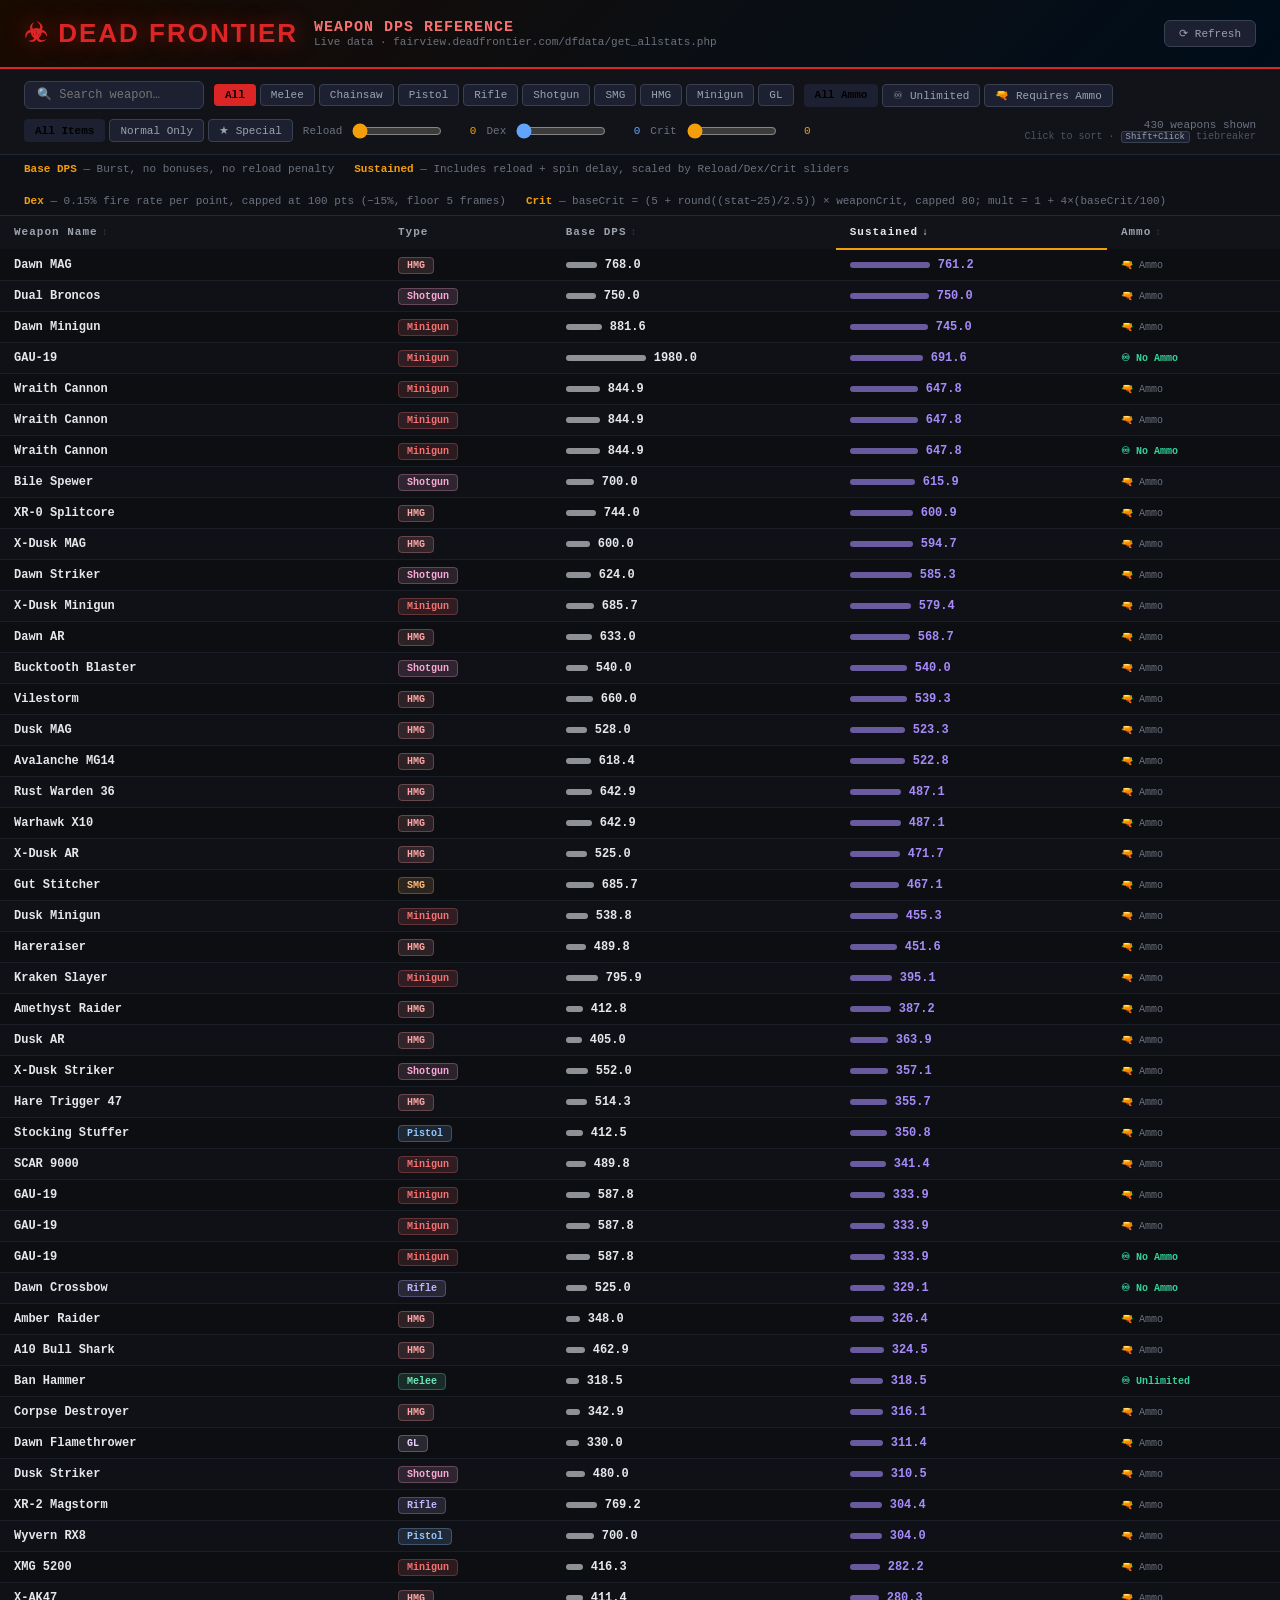
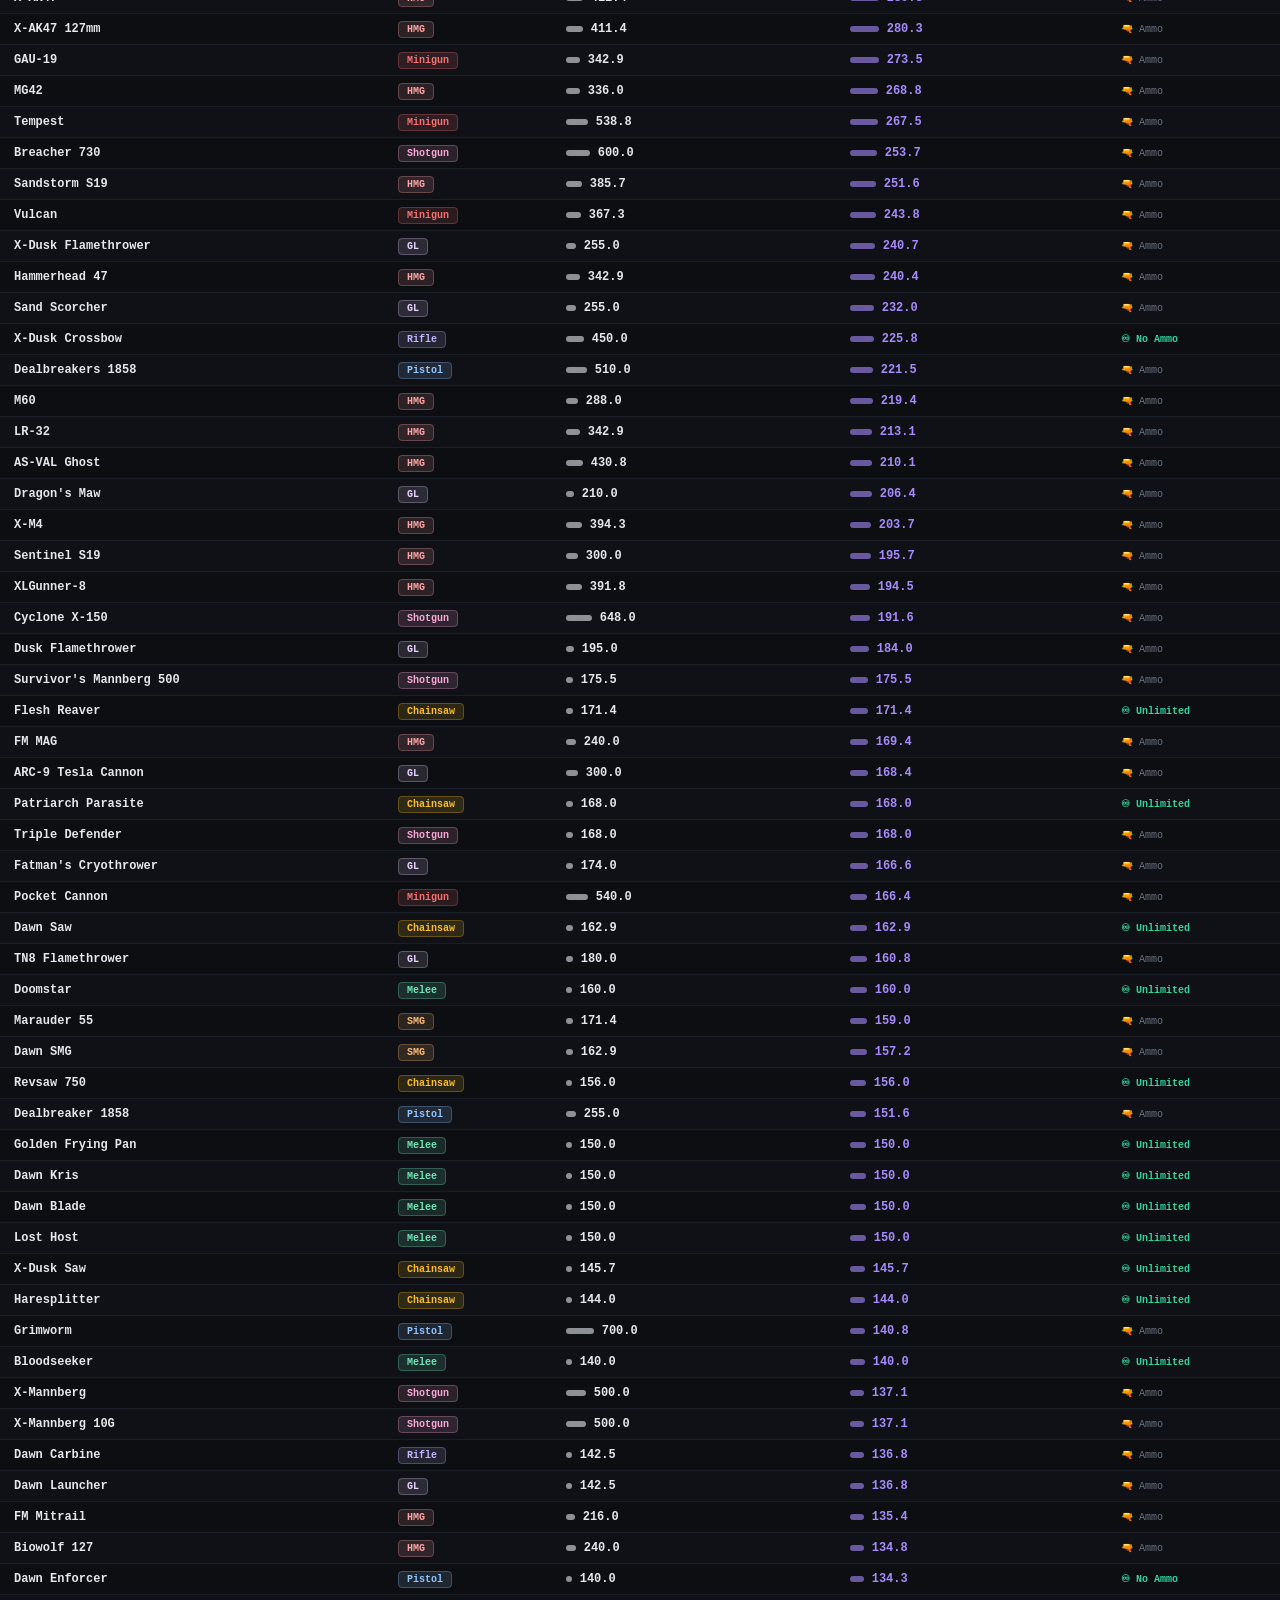
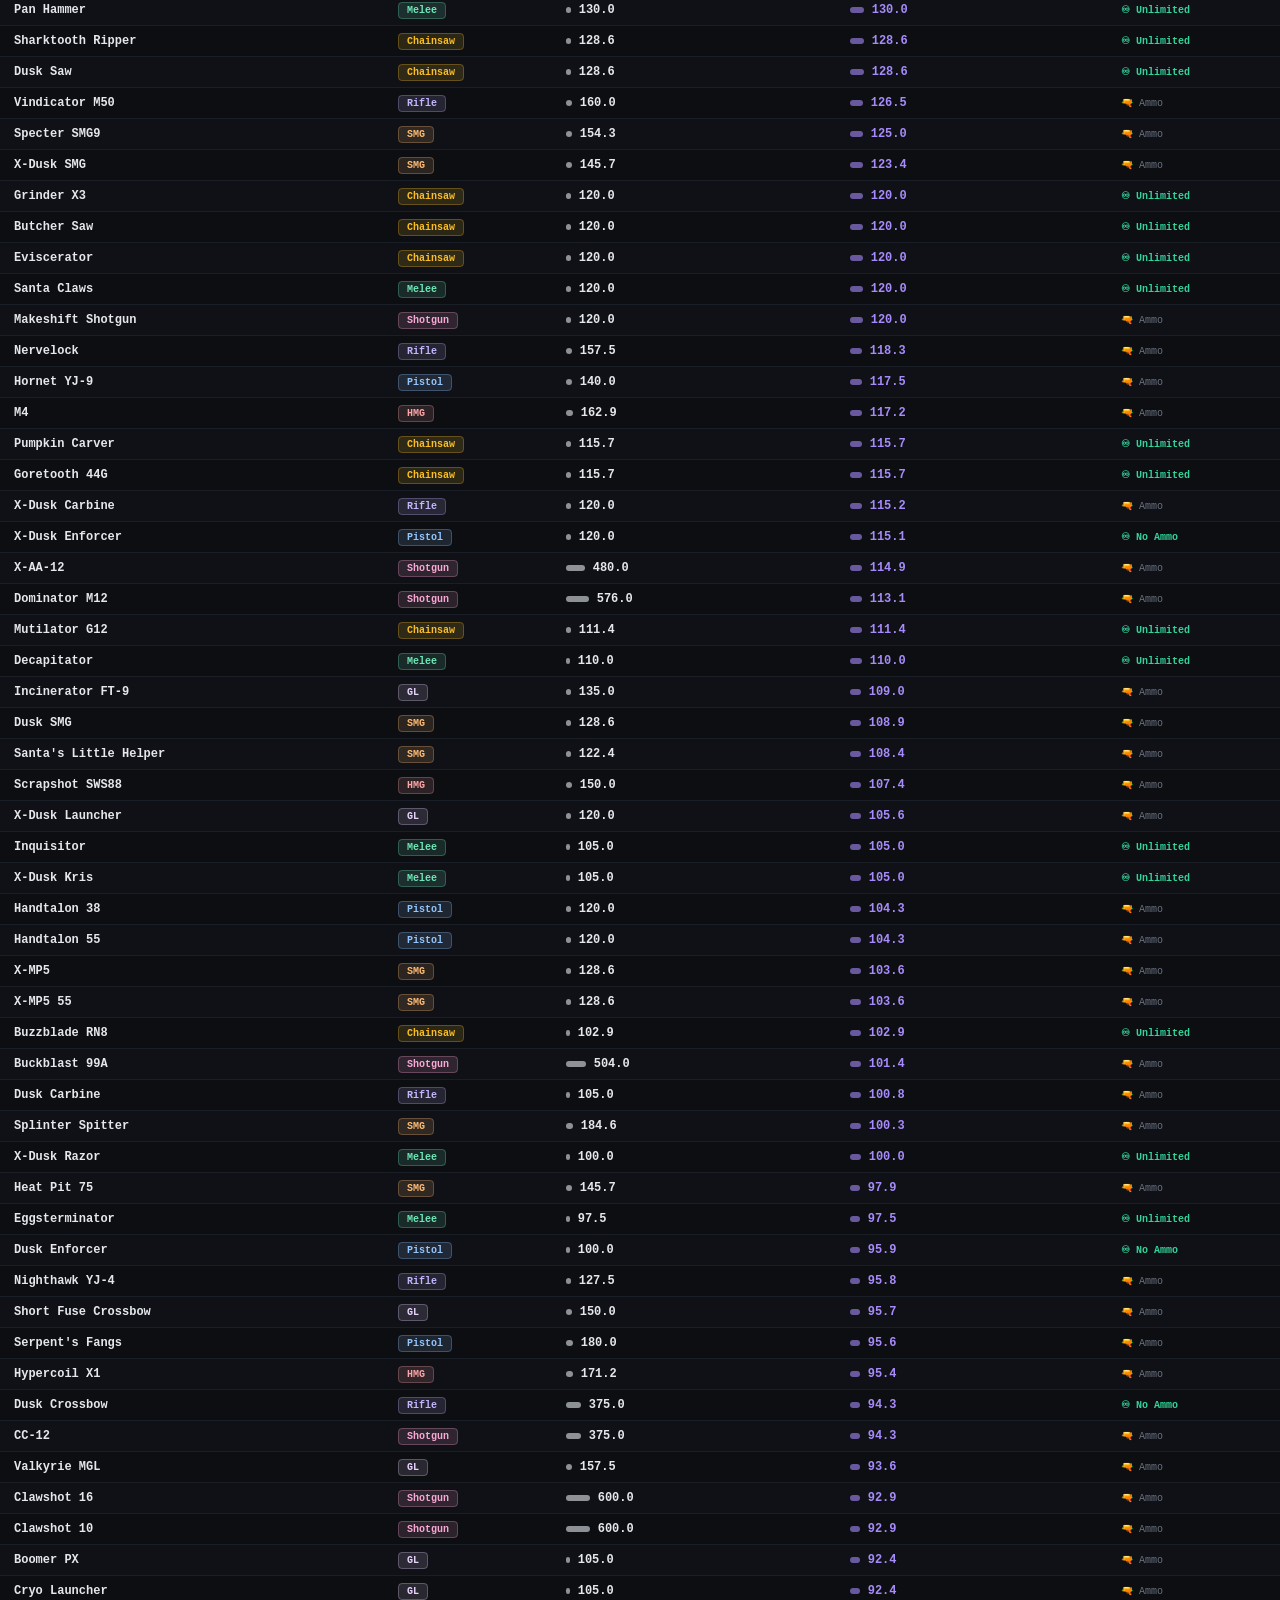
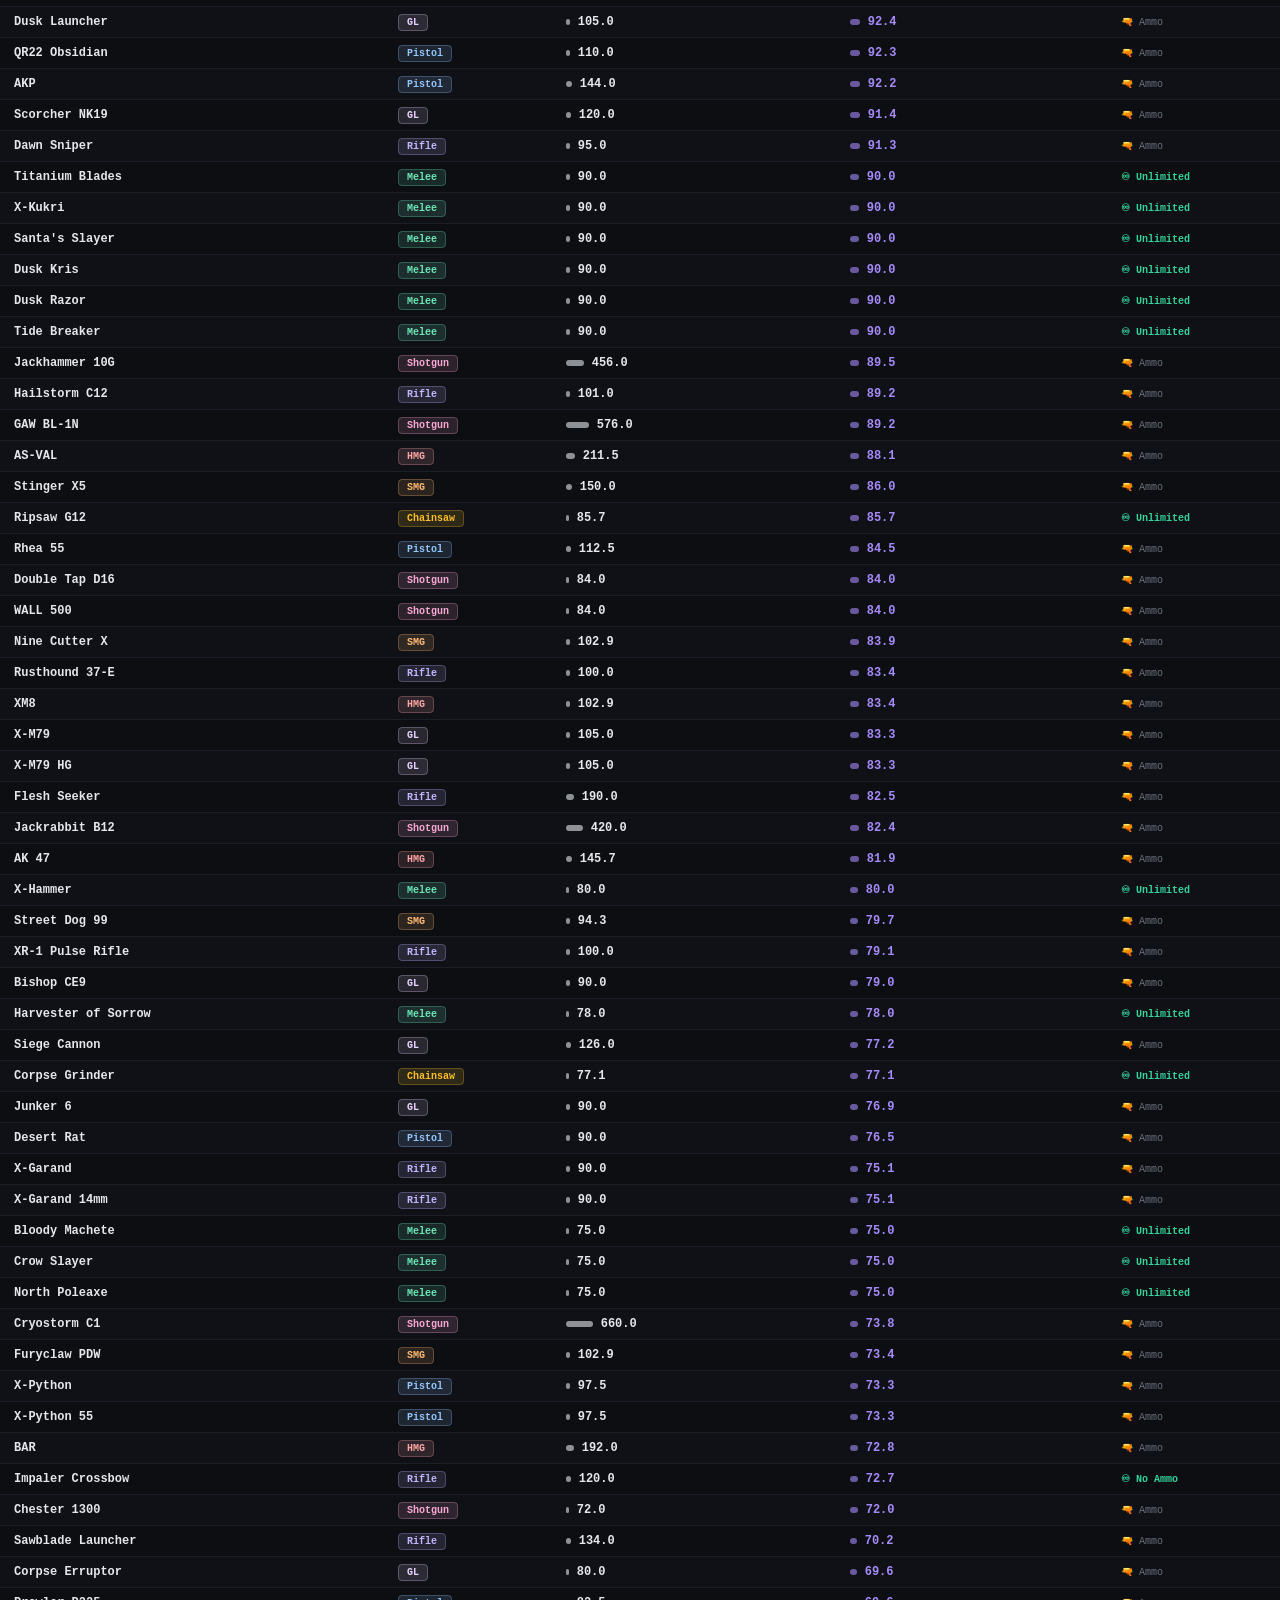
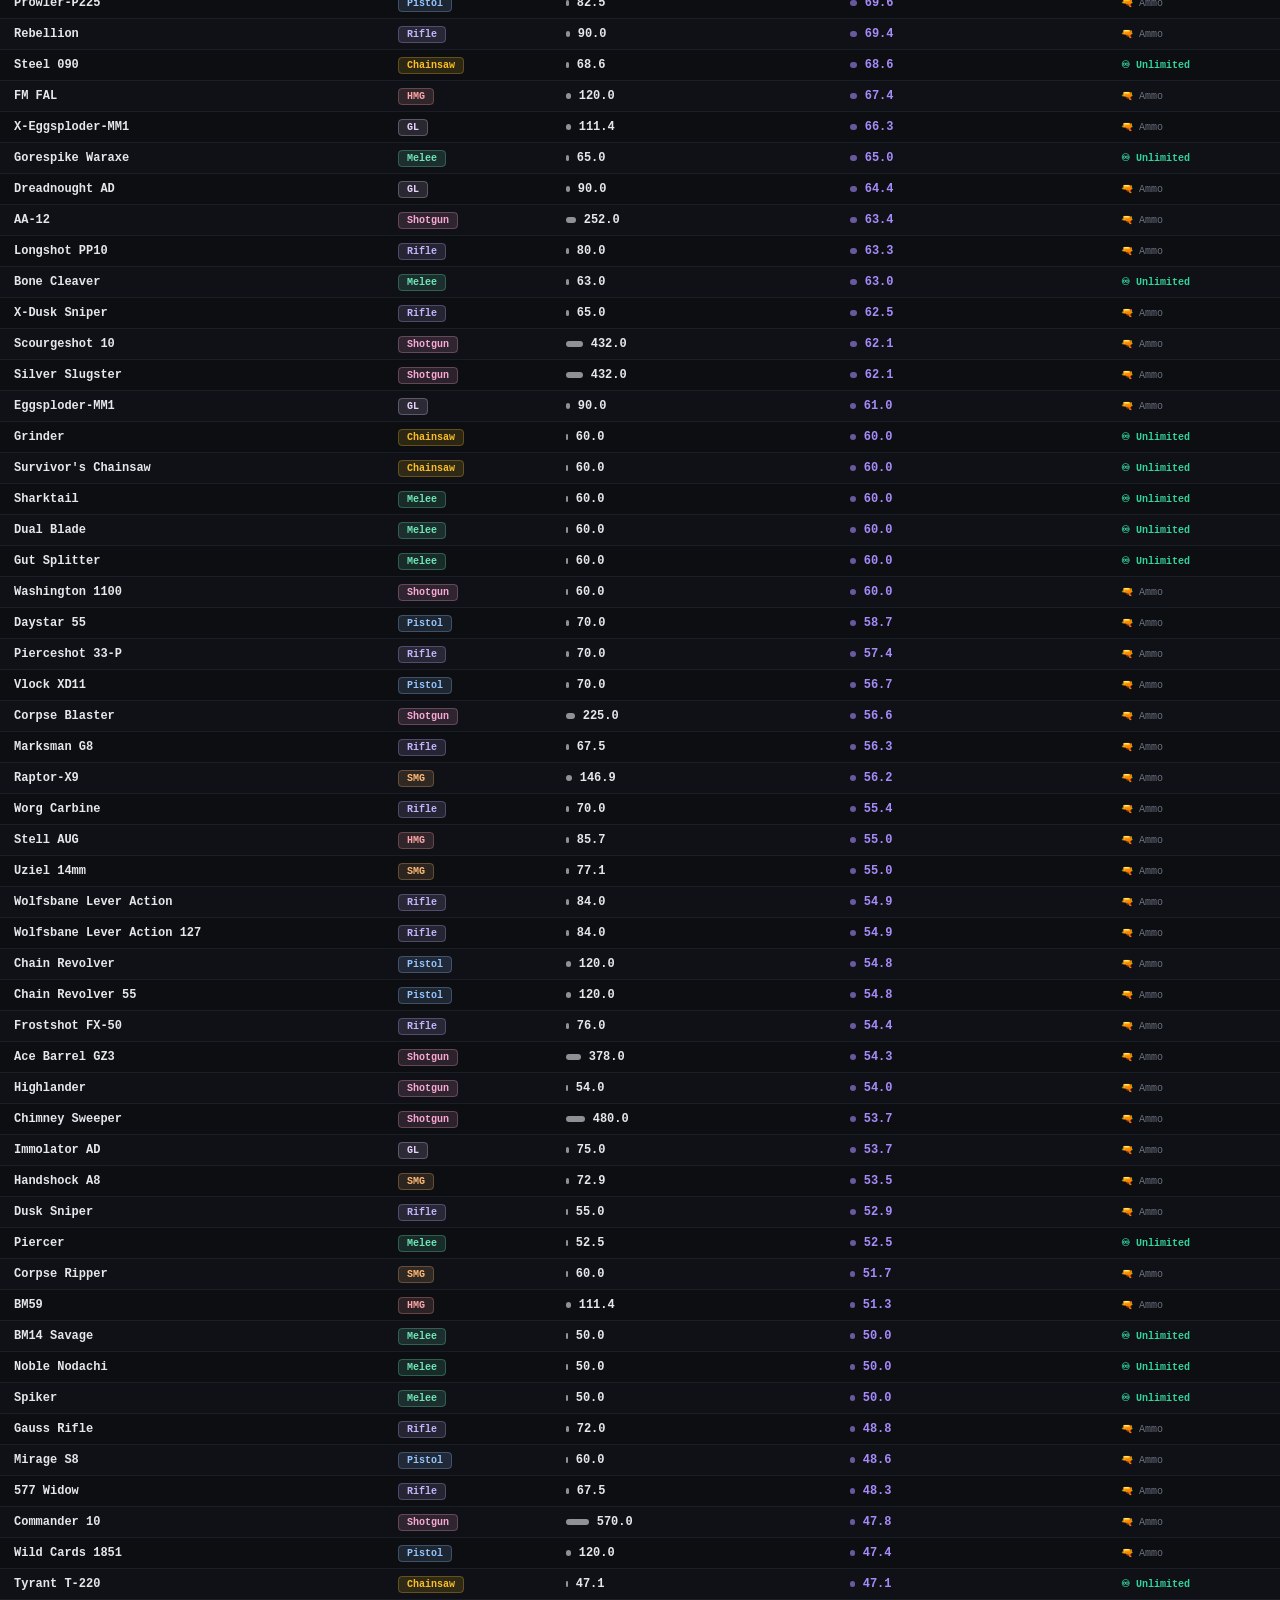
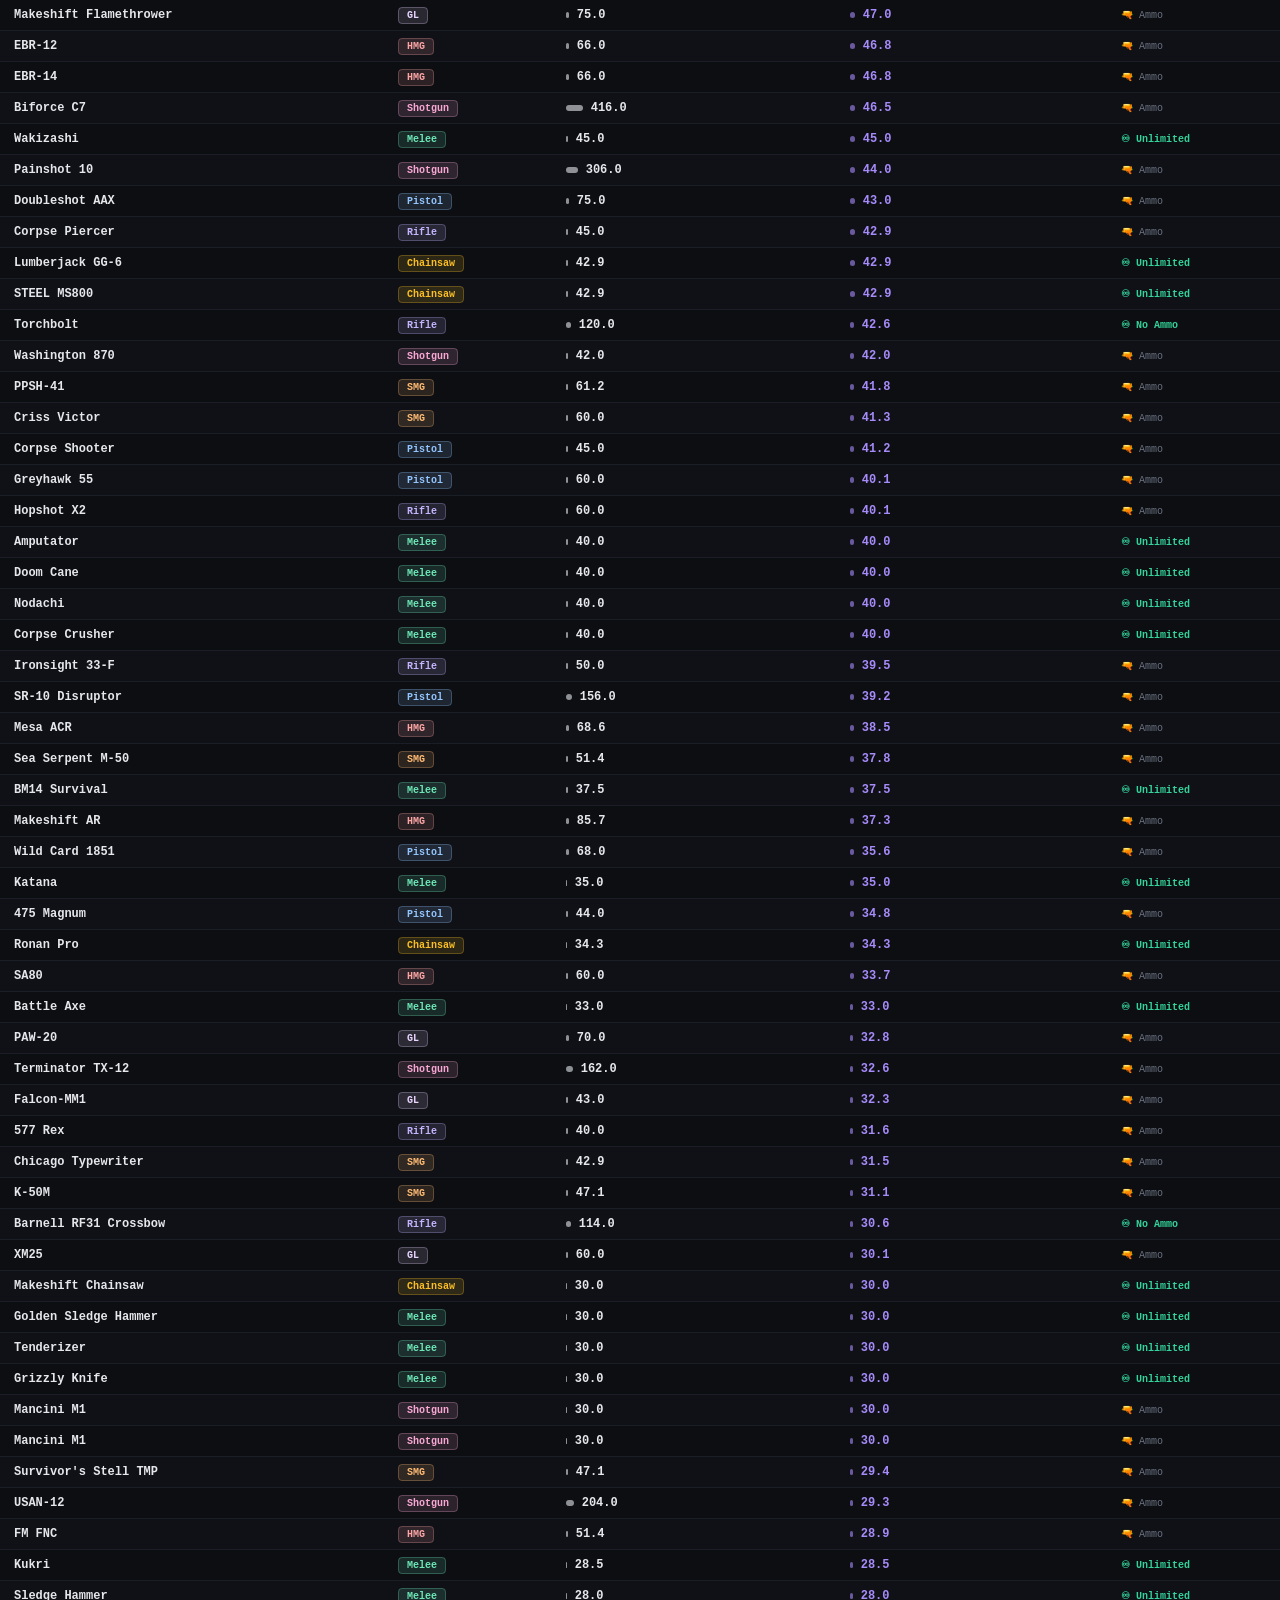
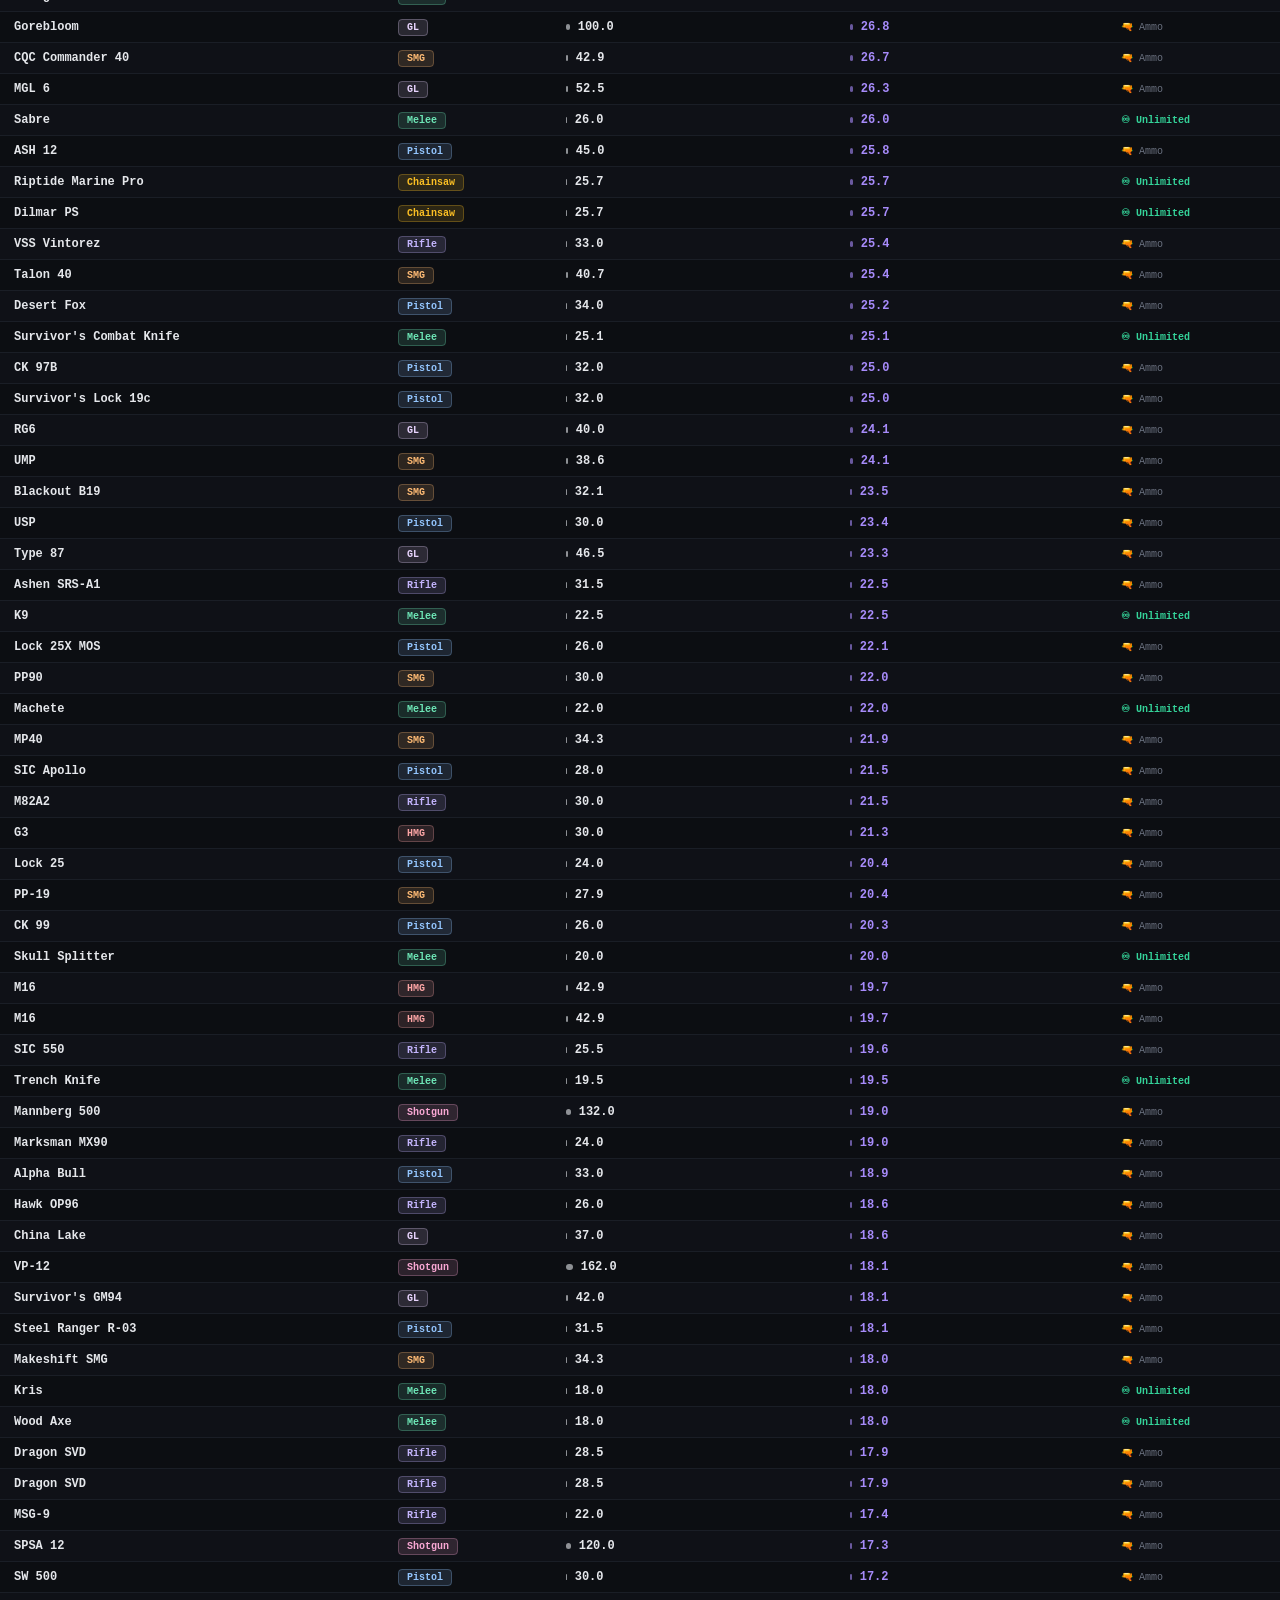
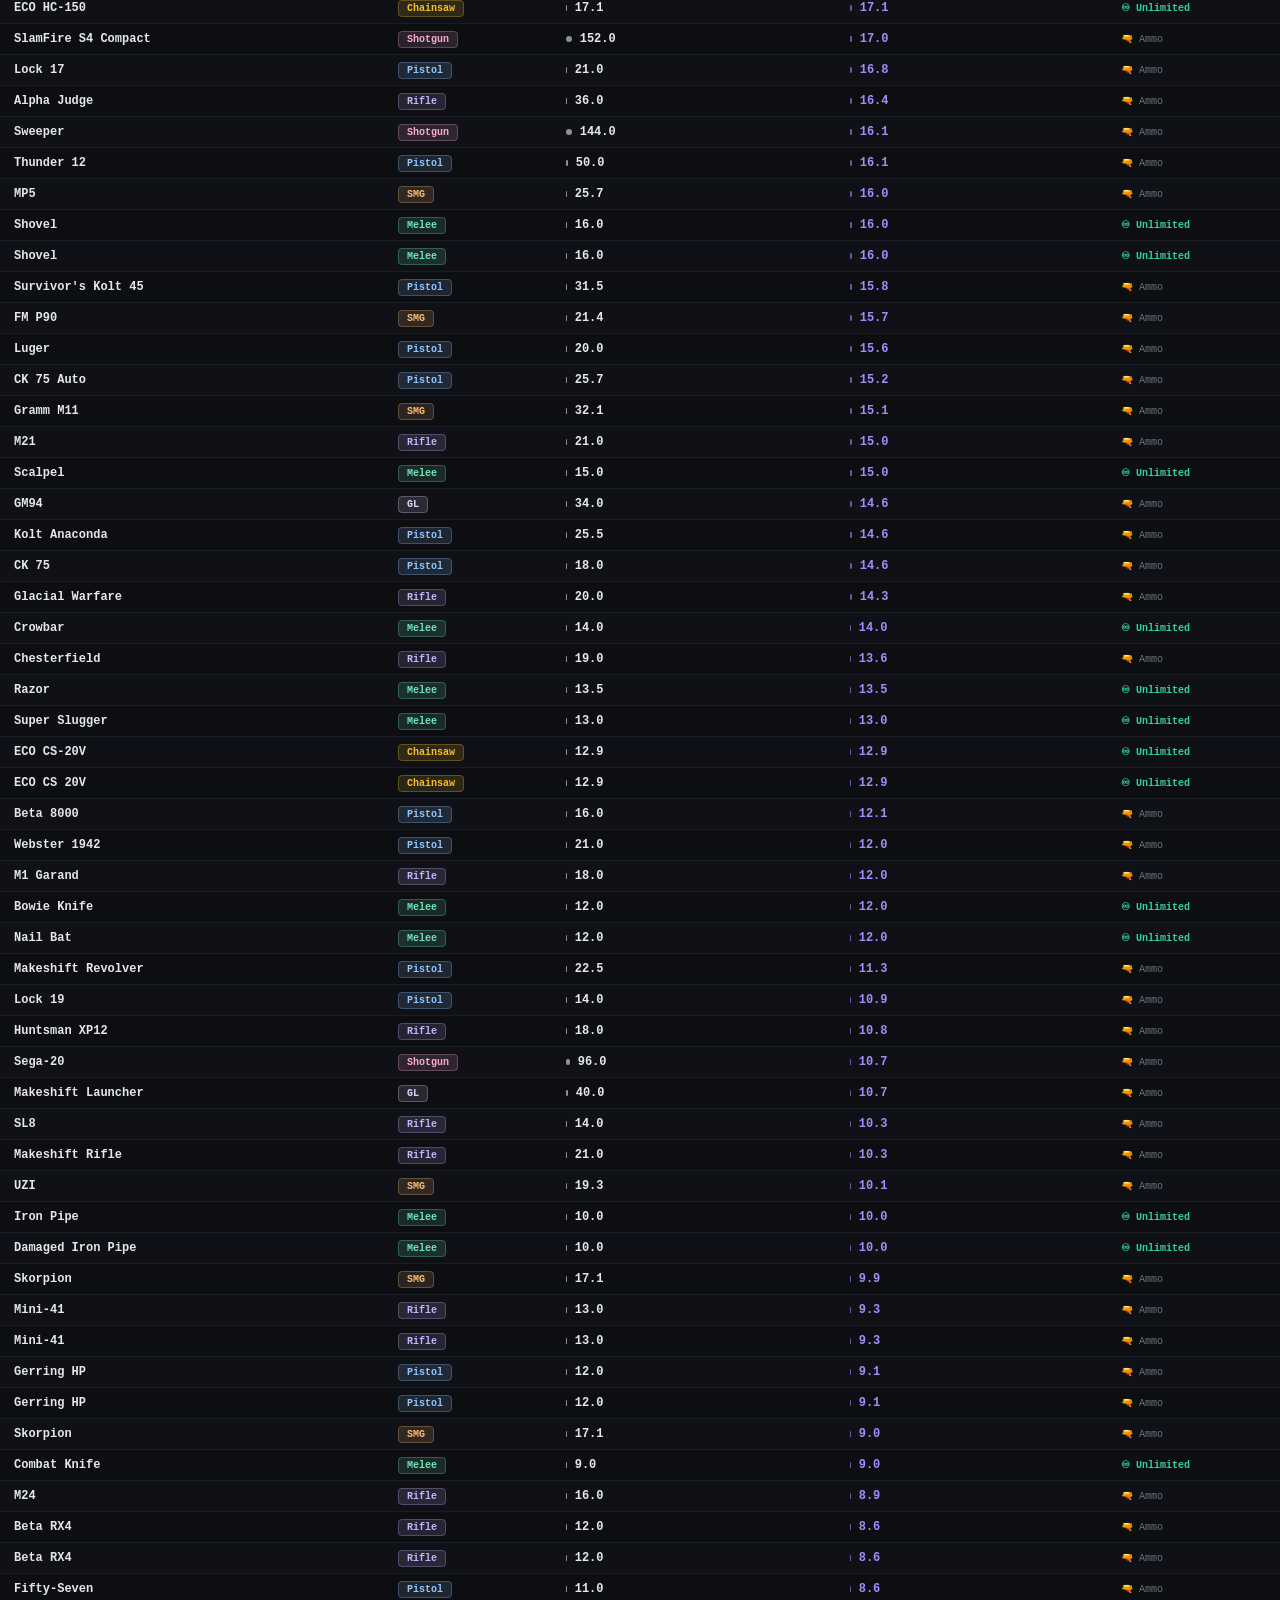
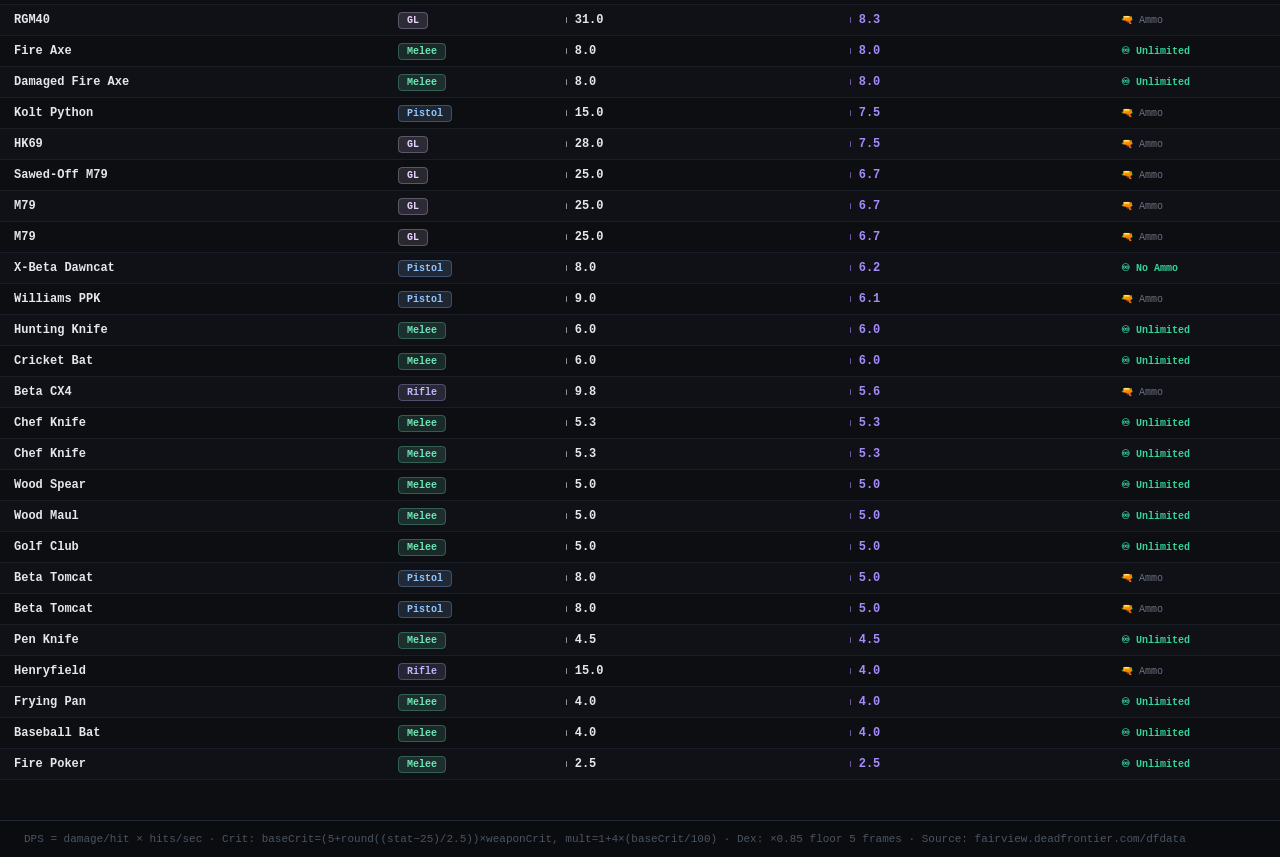
==== index.html @ fdbd2671 "(Refactor) - Extracted and modularized app logic" ====
﻿<!DOCTYPE html>
<html lang="en">
<head>
<meta charset="UTF-8">
<meta name="viewport" content="width=device-width, initial-scale=1.0">
<title>Dead Frontier — Weapon DPS Reference</title>
<link rel="stylesheet" href="style.css">
</head>
<body>

<!-- ── Header ─────────────────────────────────────────────────── -->
<div id="header">
  <div id="header-title">☣ DEAD FRONTIER</div>
  <div>
    <div id="header-sub">WEAPON DPS REFERENCE</div>
    <div id="header-src">Live data · fairview.deadfrontier.com/dfdata/get_allstats.php</div>
  </div>
  <button id="btn-refresh">⟳ Refresh</button>
</div>

<!-- ── Status bars ────────────────────────────────────────────── -->
<div id="status-loading" class="status-bar">Fetching weapon data from game server…</div>
<div id="status-error"   class="status-bar" style="display:none">
  <span id="error-msg"></span>
  <button id="btn-retry">Retry</button>
  <span style="color:var(--text-dim)">— CORS may be blocking. Enable a CORS browser extension to fix this.</span>
</div>
<div id="status-ok" class="status-bar needs-data"></div>

<!-- ── Filters ────────────────────────────────────────────────── -->
<div id="filters" class="needs-data">
  <input id="search" placeholder="🔍 Search weapon…" autocomplete="off">

  <div id="type-filters" class="filter-group"></div>

  <div class="filter-group">
    <button class="btn-filter active" data-ammo="All">All Ammo</button>
    <button class="btn-filter"        data-ammo="Unlimited">♾ Unlimited</button>
    <button class="btn-filter"        data-ammo="Ammo">🔫 Requires Ammo</button>
  </div>

  <div class="filter-group">
    <button class="btn-filter active" data-cb="All">All Items</button>
    <button class="btn-filter"        data-cb="Normal">Normal Only</button>
    <button class="btn-filter"        data-cb="Special">★ Special</button>
  </div>

  <div style="display:flex;align-items:center;gap:8px;font-size:11px;white-space:nowrap">
    <span style="color:var(--text-dim)">Reload</span>
    <input type="range" id="reload-slider" min="0" max="124" value="0"
           style="width:90px;accent-color:var(--amber)">
    <span id="reload-val" style="color:var(--amber);width:24px;text-align:right">0</span>
  </div>

  <div style="display:flex;align-items:center;gap:8px;font-size:11px;white-space:nowrap">
    <span style="color:var(--text-dim)">Dex</span>
    <input type="range" id="dex-slider" min="0" max="100" value="0"
           style="width:90px;accent-color:var(--blue)">
    <span id="dex-val" style="color:var(--blue);width:24px;text-align:right">0</span>
  </div>

  <div style="display:flex;align-items:center;gap:8px;font-size:11px;white-space:nowrap">
    <span style="color:var(--text-dim)">Crit</span>
    <input type="range" id="crit-slider" min="0" max="124" value="0"
           style="width:90px;accent-color:var(--amber)">
    <span id="crit-val" style="color:var(--amber);width:24px;text-align:right">0</span>
  </div>

  <div id="filter-meta">
    <div id="count-label">— weapons</div>
    <div id="sort-hint">Click to sort · <kbd class="hint">Shift+Click</kbd> tiebreaker</div>
  </div>
</div>

<!-- ── Sort chain ─────────────────────────────────────────────── -->
<div id="sort-chain" style="display:none">
  <span class="chain-label">Sorting by:</span>
  <span id="chain-pills"></span>
  <button id="btn-clear-sort">Clear</button>
</div>

<!-- ── Legend ─────────────────────────────────────────────────── -->
<div id="legend" class="needs-data">
  <div><span class="legend-key">Base DPS</span><span class="legend-desc"> — Burst, no bonuses, no reload penalty</span></div>
  <div><span class="legend-key">Sustained</span><span class="legend-desc"> — Includes reload + spin delay, scaled by Reload/Dex/Crit sliders</span></div>
  <div><span class="legend-key">Dex</span><span class="legend-desc"> — 0.15% fire rate per point, capped at 100 pts (−15%, floor 5 frames)</span></div>
  <div><span class="legend-key">Crit</span><span class="legend-desc"> — baseCrit = (5 + round((stat−25)/2.5)) × weaponCrit, capped 80; mult = 1 + 4×(baseCrit/100)</span></div>
</div>

<!-- ── Table ──────────────────────────────────────────────────── -->
<div id="table-wrap" class="needs-data">
  <table id="weapons-table">
    <thead>
      <tr>
        <th class="sortable" data-col="name">Weapon Name<span class="sort-icon" id="si-name">↕</span></th>
        <th>Type</th>
        <th class="sortable" data-col="base">Base DPS<span class="sort-icon" id="si-base">↕</span></th>
        <th class="sortable" data-col="sustained">Sustained<span class="sort-icon" id="si-sustained">↕</span></th>
        <th class="sortable" data-col="unlimited">Ammo<span class="sort-icon" id="si-unlimited">↕</span></th>
      </tr>
    </thead>
    <tbody id="table-body"></tbody>
  </table>
</div>

<!-- ── Footer ─────────────────────────────────────────────────── -->
<div id="footer" class="needs-data">
  DPS = damage/hit × hits/sec · Crit: baseCrit=(5+round((stat−25)/2.5))×weaponCrit, mult=1+4×(baseCrit/100) · Dex: ×0.85 floor 5 frames · Source: fairview.deadfrontier.com/dfdata
</div>

<script type="module" src="app.js"></script>
</body>
</html>
---- style.css ----
:root {
  --bg:        #0c0e12;
  --bg2:       #111318;
  --bg3:       #0e1015;
  --bg-row-a:  #0c0e12;
  --bg-row-b:  #0f1117;
  --border:    #1f2937;
  --border2:   #374151;
  --text:      #d1d5db;
  --text-dim:  #6b7280;
  --text-dim2: #4b5563;
  --text-hi:   #e5e7eb;
  --accent:    #dc2626;
  --green:     #34d399;
  --amber:     #f59e0b;
  --blue:      #60a5fa;
  --font-mono: 'Courier New', monospace;
}

*, *::before, *::after { box-sizing: border-box; }

body {
  background: var(--bg);
  color: var(--text);
  font-family: var(--font-mono);
  font-size: 13px;
  margin: 0;
  min-height: 100vh;
}

/* ── Header ── */
#header {
  background: linear-gradient(135deg, #1a0a00 0%, #0c0e12 50%, #000d1a 100%);
  border-bottom: 2px solid var(--accent);
  padding: 18px 24px;
  display: flex;
  align-items: center;
  gap: 16px;
  flex-wrap: wrap;
}
#header-title {
  font-family: Impact, sans-serif;
  font-size: 26px;
  font-weight: 900;
  letter-spacing: 2px;
  color: var(--accent);
  text-shadow: 0 0 20px #dc262680;
  white-space: nowrap;
}
#header-sub { font-size: 15px; font-weight: 700; color: #f87171; letter-spacing: 1px; }
#header-src { font-size: 11px; color: var(--text-dim); }
#btn-refresh {
  margin-left: auto;
  background: #1c2030;
  border: 1px solid var(--border2);
  color: #9ca3af;
  border-radius: 6px;
  padding: 6px 14px;
  font-size: 11px;
  cursor: pointer;
  font-family: var(--font-mono);
  white-space: nowrap;
  transition: color .15s;
}
#btn-refresh:hover { color: var(--text-hi); }
#btn-refresh:disabled { color: var(--text-dim2); cursor: default; }

/* ── Status bars ── */
.status-bar {
  padding: 8px 24px;
  font-size: 12px;
  border-bottom: 1px solid var(--border);
}
#status-loading { background: var(--bg2); color: var(--text-dim); }
#status-error   { background: #1a0a0a; border-color: #7f1d1d; color: #f87171; display:flex; align-items:center; gap:12px; }
#status-ok      { background: #0a1a0a; border-color: #14532d; color: var(--green); font-size:11px; }

#btn-retry {
  background: #7f1d1d; border: none; color: #fca5a5;
  border-radius: 4px; padding: 2px 10px; cursor: pointer;
  font-size: 11px; font-family: var(--font-mono);
}

/* ── Filters ── */
#filters {
  background: var(--bg2);
  border-bottom: 1px solid var(--border);
  padding: 12px 24px;
  display: flex;
  gap: 10px;
  flex-wrap: wrap;
  align-items: center;
}
#search {
  background: #1c2030;
  border: 1px solid var(--border2);
  color: var(--text-hi);
  border-radius: 6px;
  padding: 6px 12px;
  font-size: 12px;
  width: 180px;
  font-family: var(--font-mono);
  outline: none;
}
#search:focus { border-color: #4b5563; }

.filter-group { display: flex; gap: 4px; flex-wrap: wrap; }

.btn-filter {
  background: #1c2030;
  color: #9ca3af;
  border: 1px solid var(--border2);
  border-radius: 4px;
  padding: 4px 10px;
  font-size: 11px;
  cursor: pointer;
  font-family: var(--font-mono);
  transition: all .12s;
  white-space: nowrap;
}
.btn-filter.active {
  color: #000;
  border-color: transparent;
  font-weight: 700;
}
.btn-filter:hover:not(.active) { color: var(--text-hi); }

#filter-meta {
  margin-left: auto;
  text-align: right;
}
#count-label { color: var(--text-dim); font-size: 11px; }
#sort-hint   { color: var(--text-dim2); font-size: 10px; }
kbd.hint {
  background: #1c2030; border: 1px solid var(--border2);
  border-radius: 3px; padding: 0 4px; font-size: 9px; color: #9ca3af;
}

/* ── Sort chain ── */
#sort-chain {
  background: var(--bg3);
  border-bottom: 1px solid var(--border);
  padding: 6px 24px;
  display: flex;
  gap: 6px;
  align-items: center;
  flex-wrap: wrap;
  font-size: 11px;
}
#sort-chain .chain-label { color: var(--text-dim); }
#sort-chain .chain-sep   { color: var(--border2); }
.chain-pill {
  background: #1c2030; border: 1px solid var(--border2);
  border-radius: 4px; padding: 2px 8px;
  display: inline-flex; align-items: center; gap: 4px;
  color: var(--text-hi);
}
.chain-pill .pill-col  { color: var(--amber); font-weight: 700; }
.chain-pill .pill-dir  { color: var(--text-dim); }
.chain-pill .pill-rm   { color: var(--text-dim); cursor: pointer; font-weight: 700; font-size: 10px; }
.chain-pill .pill-rm:hover { color: #f87171; }
#btn-clear-sort {
  background: transparent; border: none; color: var(--text-dim);
  cursor: pointer; font-size: 11px; text-decoration: underline;
  font-family: var(--font-mono);
}

/* ── Legend ── */
#legend {
  background: var(--bg3);
  border-bottom: 1px solid var(--border);
  padding: 8px 24px;
  display: flex;
  gap: 20px;
  flex-wrap: wrap;
  font-size: 11px;
}
.legend-key  { color: var(--amber); font-weight: 700; }
.legend-desc { color: var(--text-dim); }

/* ── Table ── */
#table-wrap { overflow-x: auto; padding-bottom: 40px; }

#weapons-table {
  width: 100%;
  border-collapse: collapse;
  font-size: 12px;
}
#weapons-table thead tr {
  background: var(--bg2);
  border-bottom: 2px solid var(--border2);
}
#weapons-table th {
  padding: 10px 14px;
  text-align: left;
  font-size: 11px;
  font-weight: 700;
  letter-spacing: 1px;
  color: #9ca3af;
  user-select: none;
  white-space: nowrap;
  border-bottom: 2px solid transparent;
}
#weapons-table th.sortable { cursor: pointer; }
#weapons-table th.sortable:hover { color: var(--text-hi); }
#weapons-table th.sort-primary {
  color: var(--text-hi);
  border-bottom: 2px solid var(--amber);
}
#weapons-table th.sort-secondary { color: var(--text-hi); }

#weapons-table tbody tr { border-bottom: 1px solid #1a1e26; }
#weapons-table tbody tr:nth-child(odd)  { background: var(--bg-row-a); }
#weapons-table tbody tr:nth-child(even) { background: var(--bg-row-b); }
#weapons-table tbody tr:hover { background: #161820; }

#weapons-table td { padding: 8px 14px; vertical-align: middle; }

.td-name  { color: var(--text-hi); font-weight: 600; }

.type-badge {
  border-radius: 4px;
  padding: 2px 8px;
  font-size: 10px;
  font-weight: 700;
  white-space: nowrap;
}

.dps-cell { display: flex; align-items: center; gap: 8px; }
.dps-bar  { height: 6px; border-radius: 3px; opacity: .6; flex-shrink: 0; min-width: 1px; }
.dps-val  { font-weight: 600; font-variant-numeric: tabular-nums; white-space: nowrap; }

.ammo-badge { font-size: 10px; }
.ammo-unlimited { color: var(--green); font-weight: 700; }
.ammo-noammo    { color: var(--green); font-weight: 700; }
.ammo-required  { color: var(--text-dim); }

.sort-icon { margin-left: 4px; font-size: 10px; }
.sort-badge {
  margin-left: 3px;
  font-size: 9px;
  background: var(--border2);
  color: #9ca3af;
  border-radius: 3px;
  padding: 0 3px;
  vertical-align: middle;
  line-height: 14px;
  display: inline-block;
}

/* ── Empty state ── */
#empty-row td {
  padding: 40px;
  text-align: center;
  color: var(--text-dim2);
}

/* ── Footer ── */
#footer {
  border-top: 1px solid var(--border);
  padding: 12px 24px;
  color: var(--text-dim2);
  font-size: 11px;
  background: #0a0c10;
}

/* hide sections until loaded */
.needs-data { display: none; }
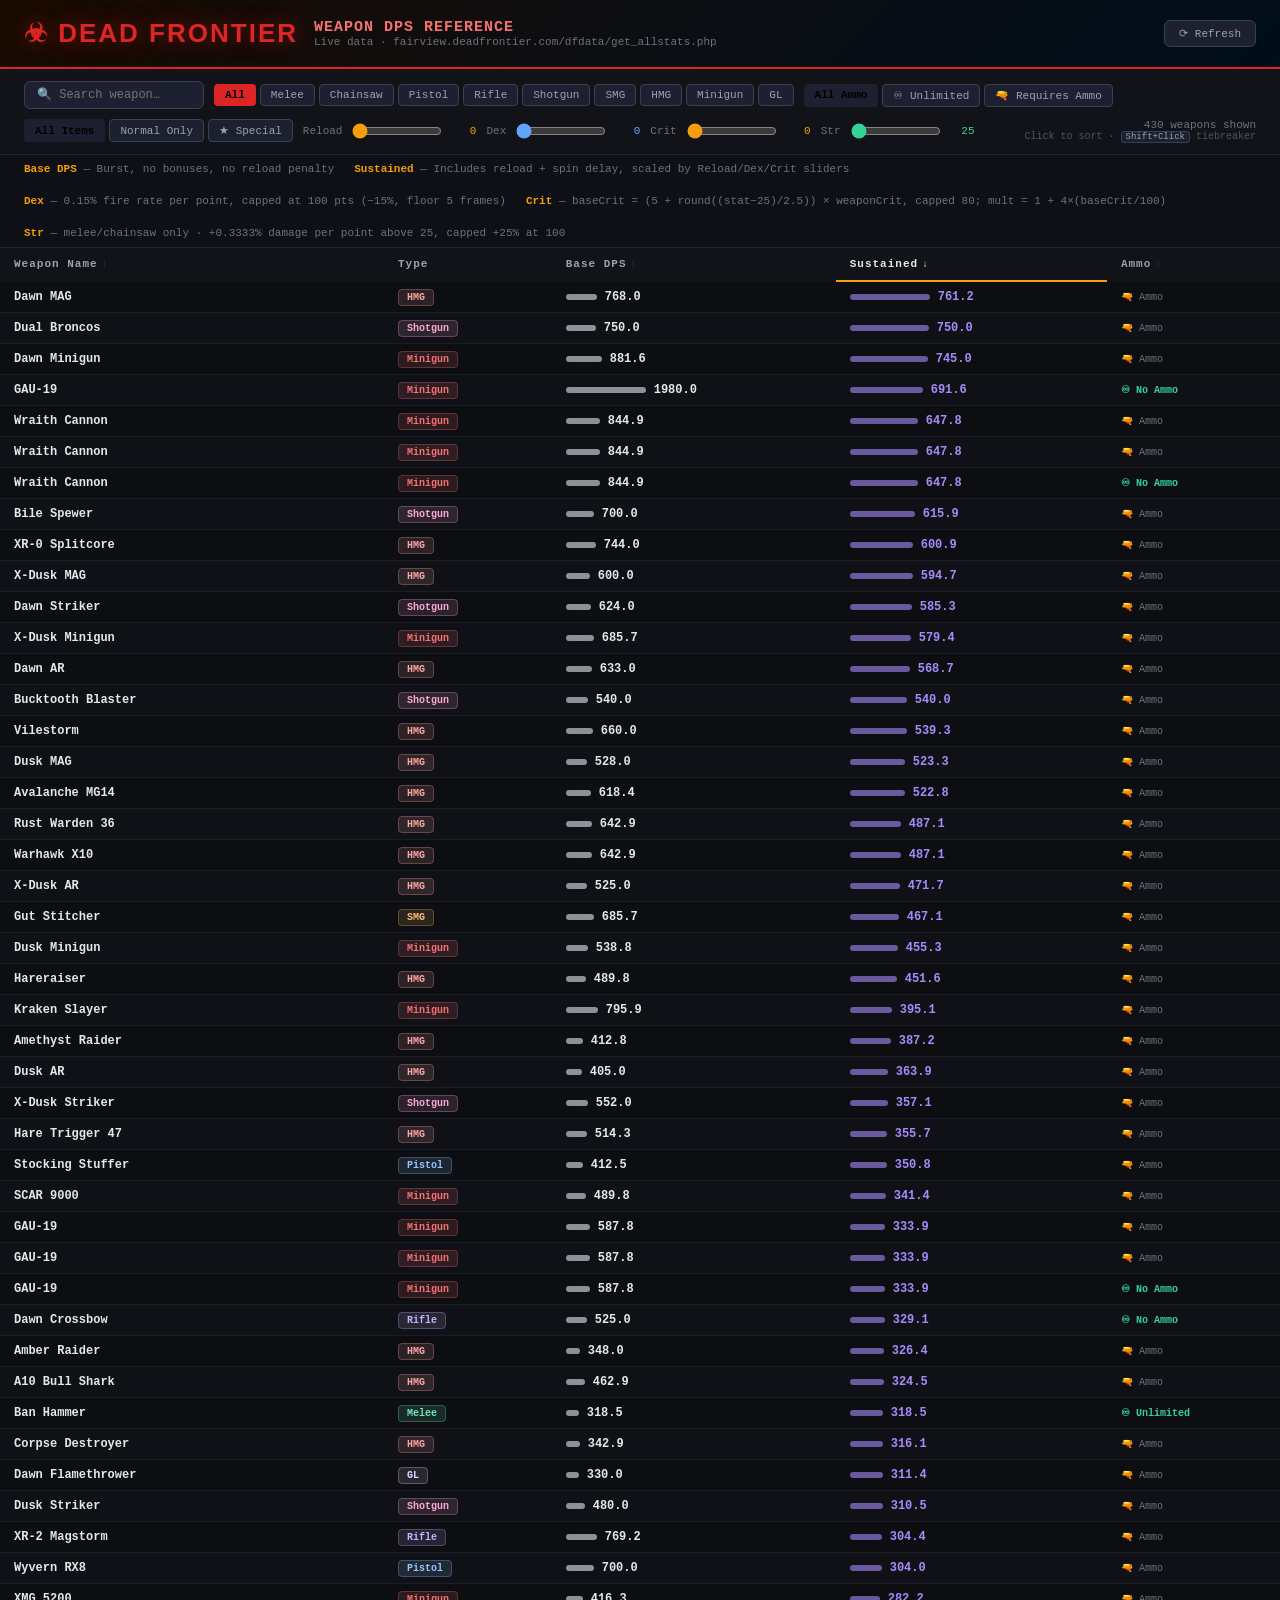
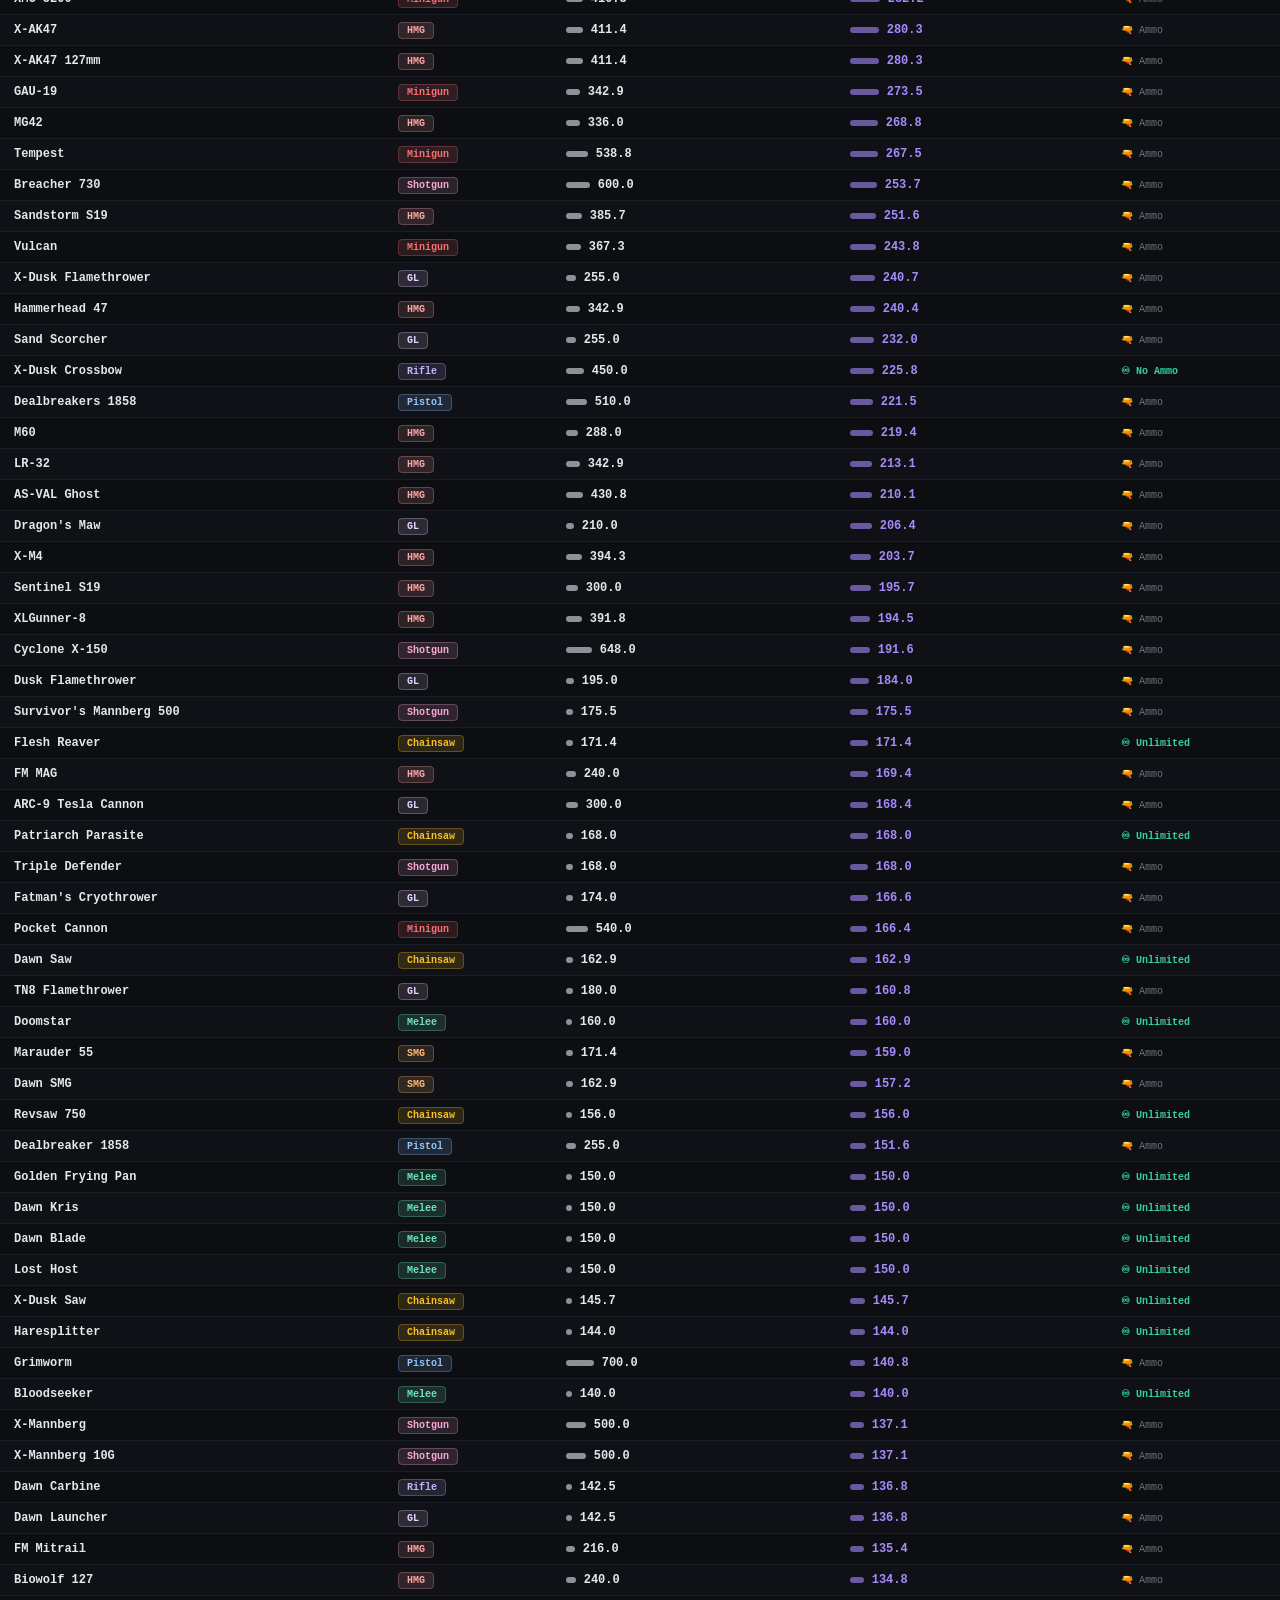
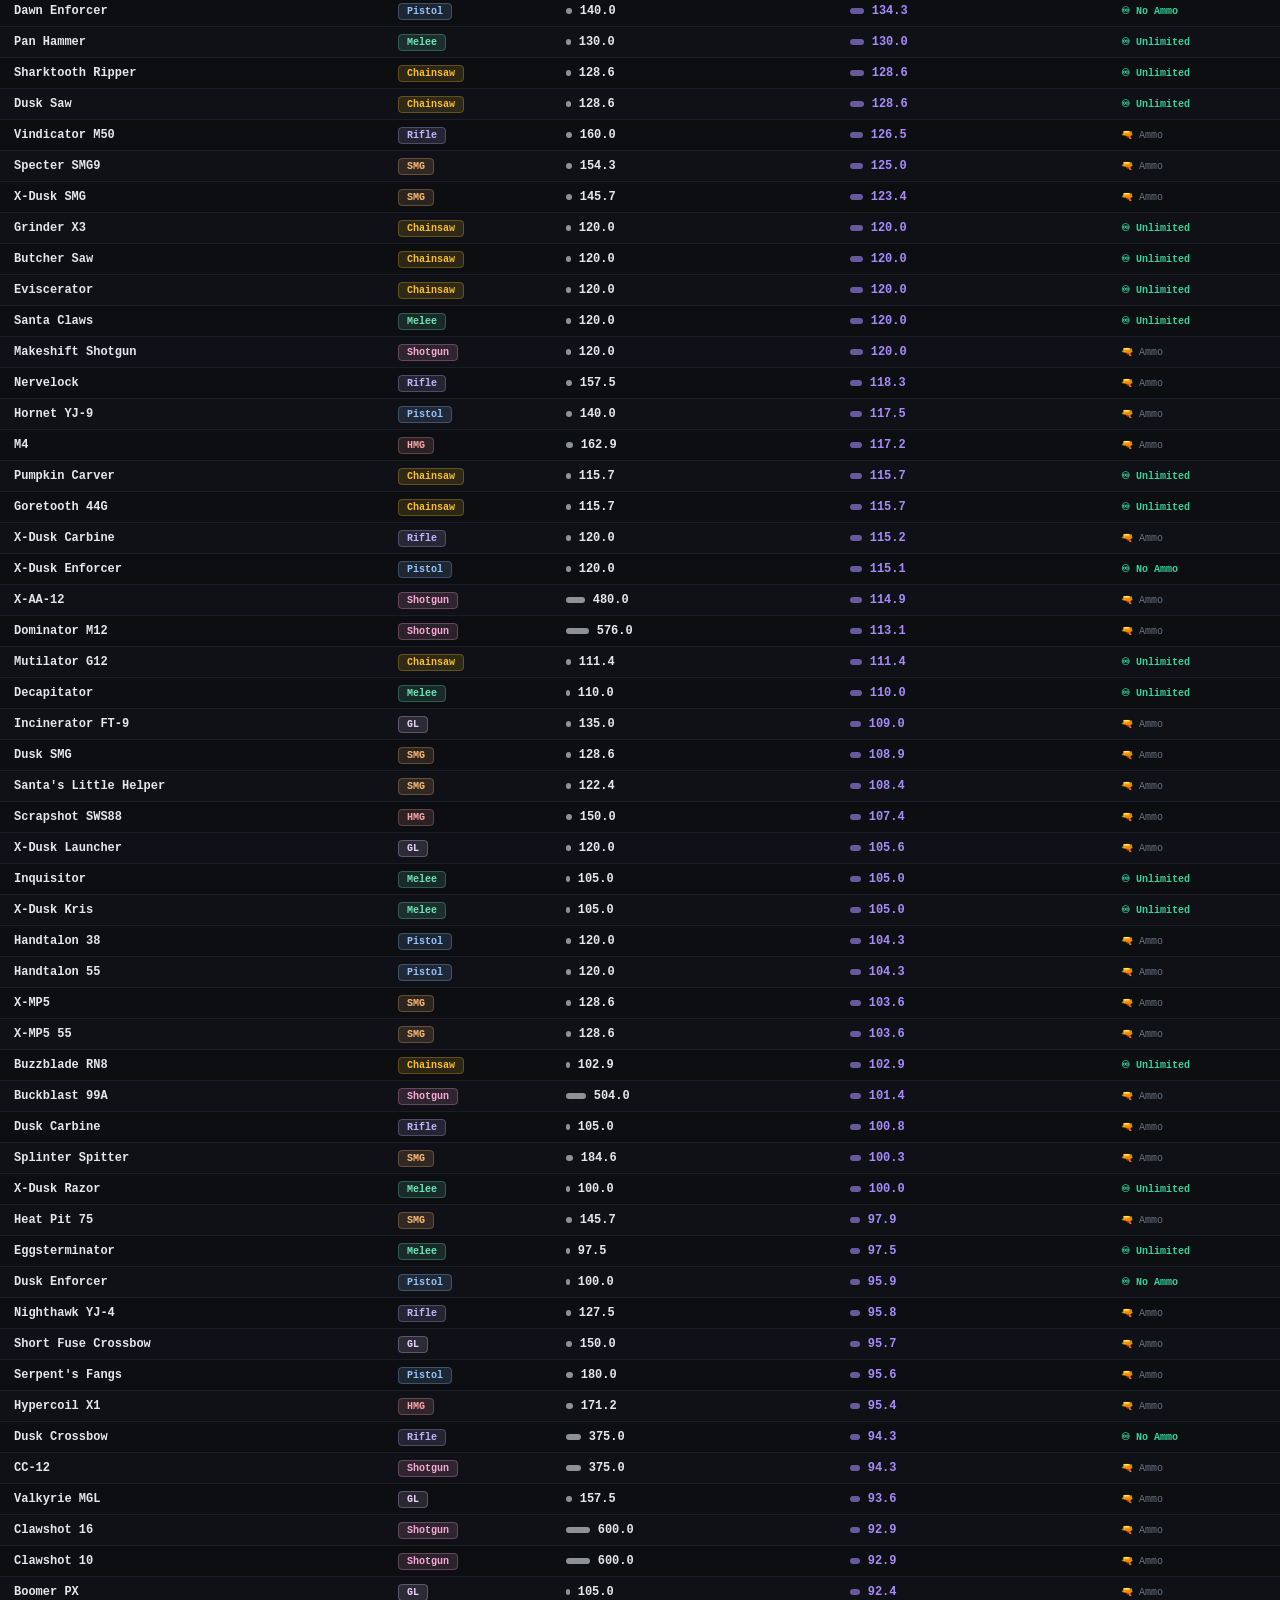
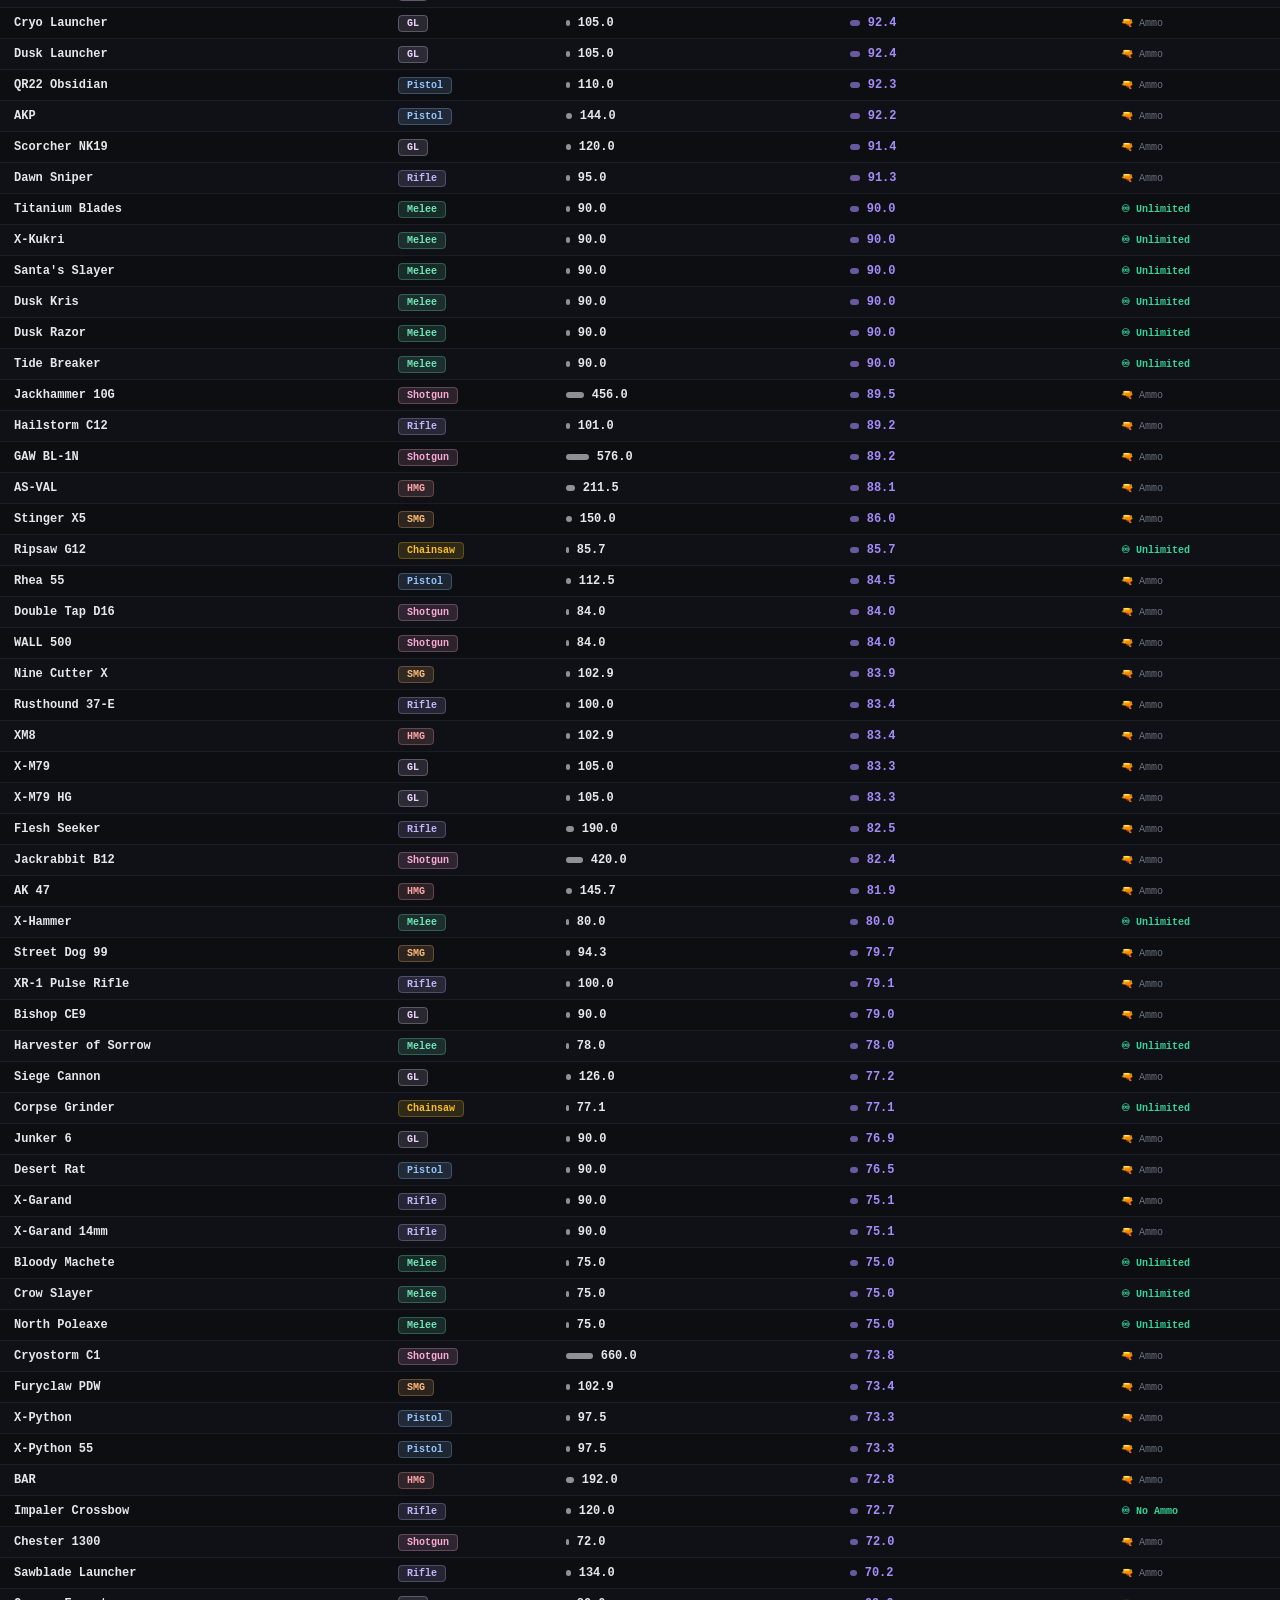
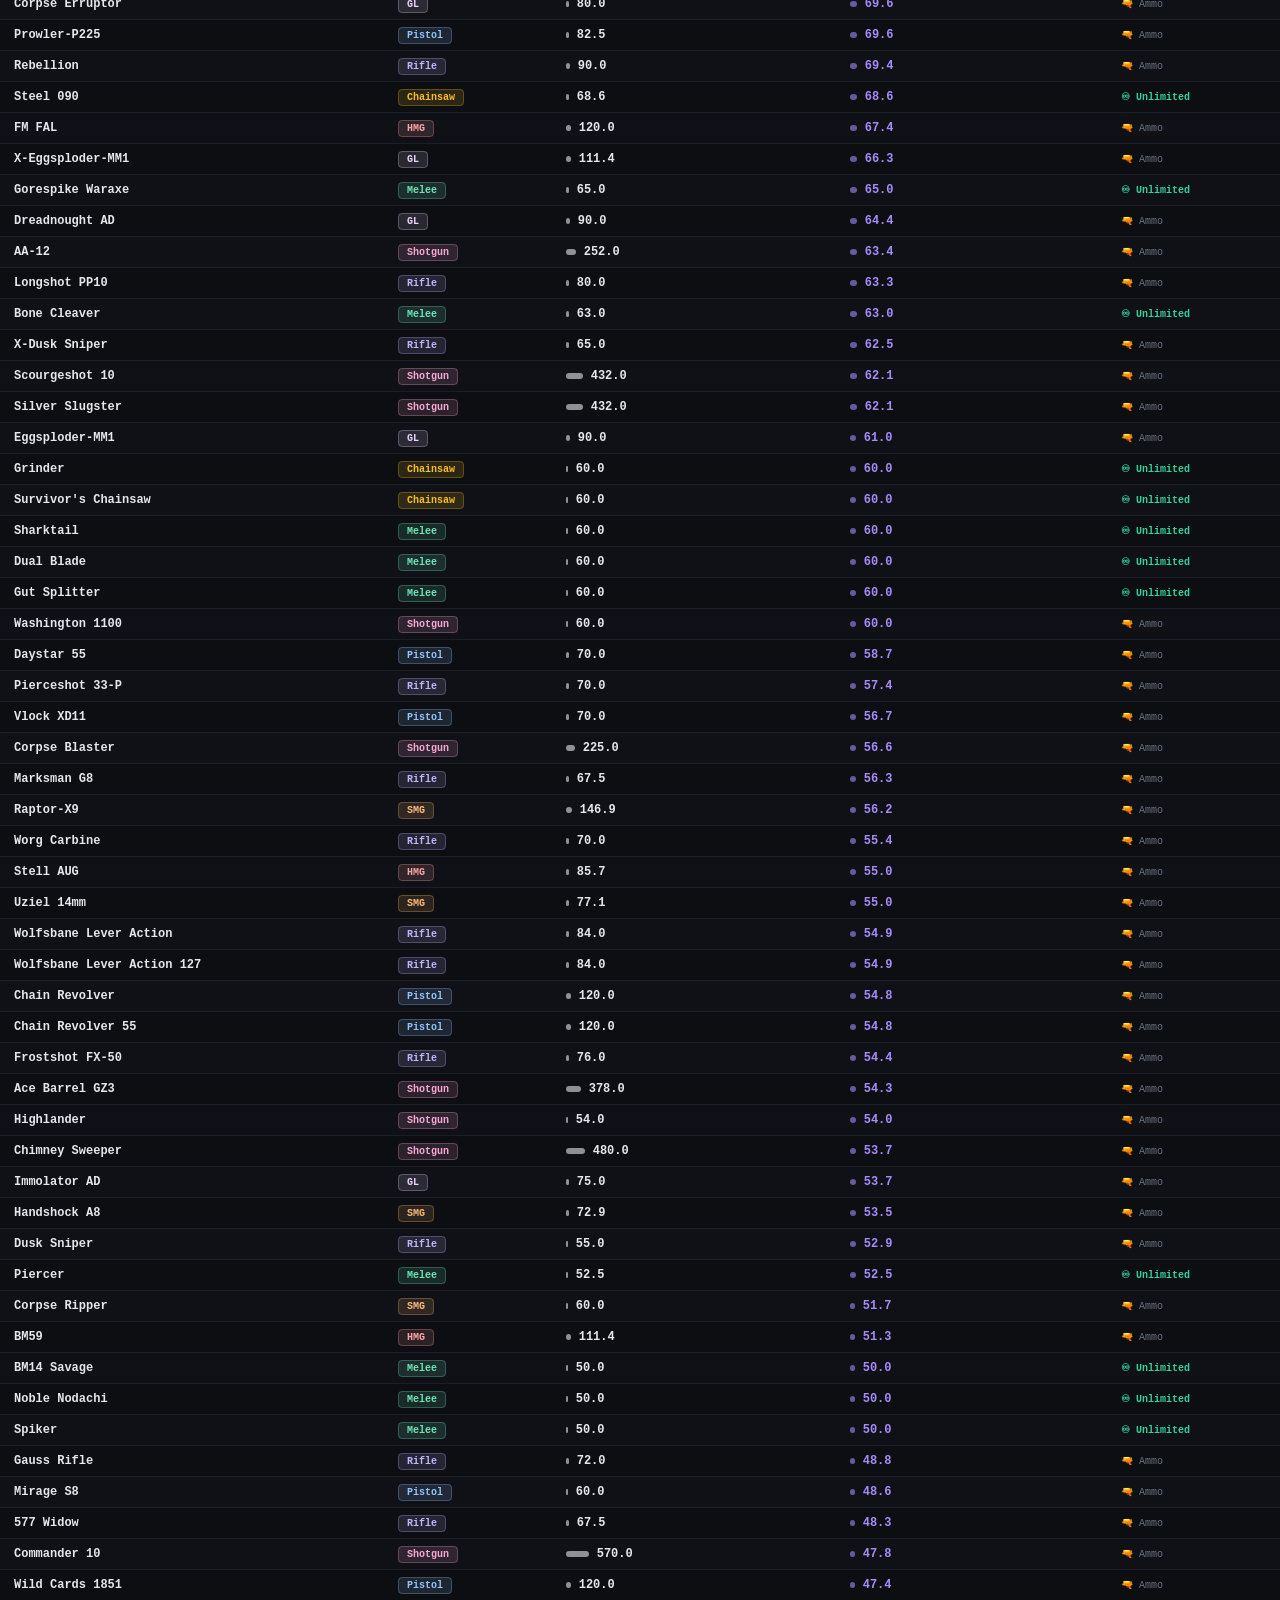
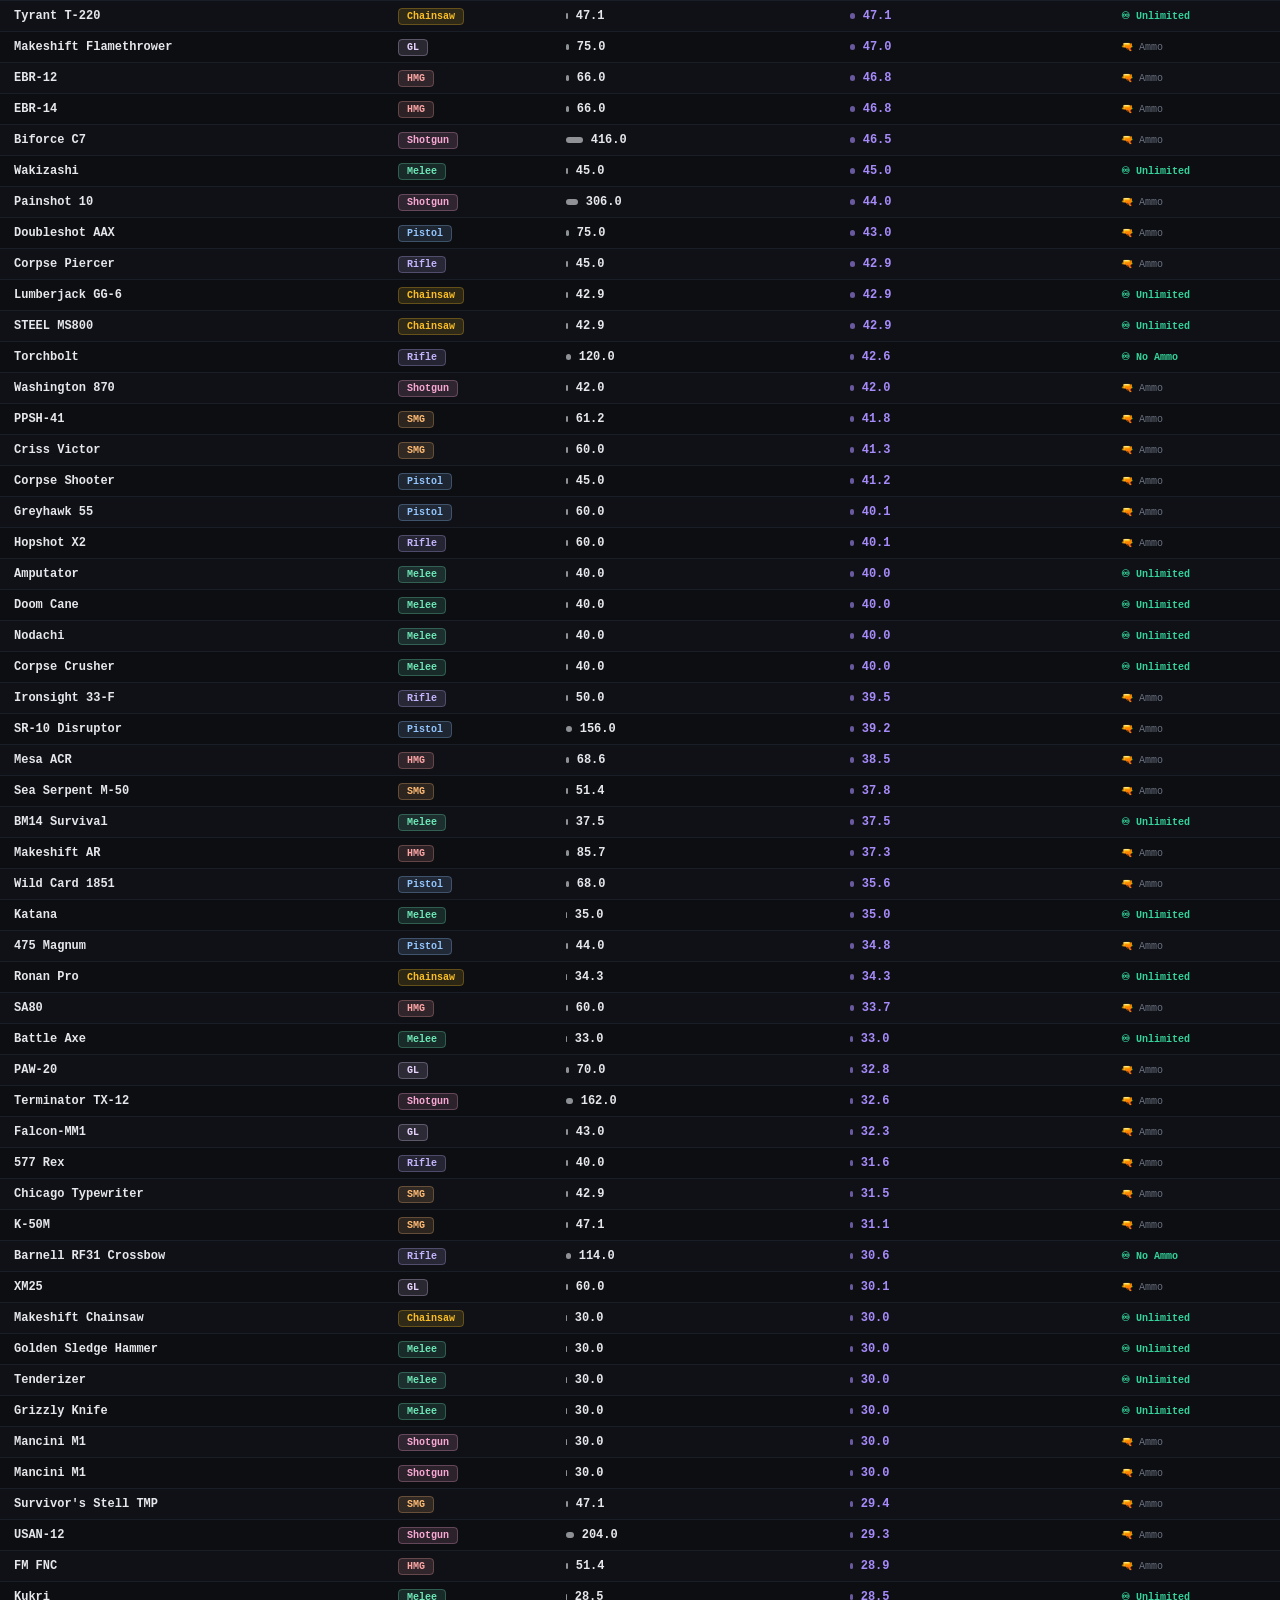
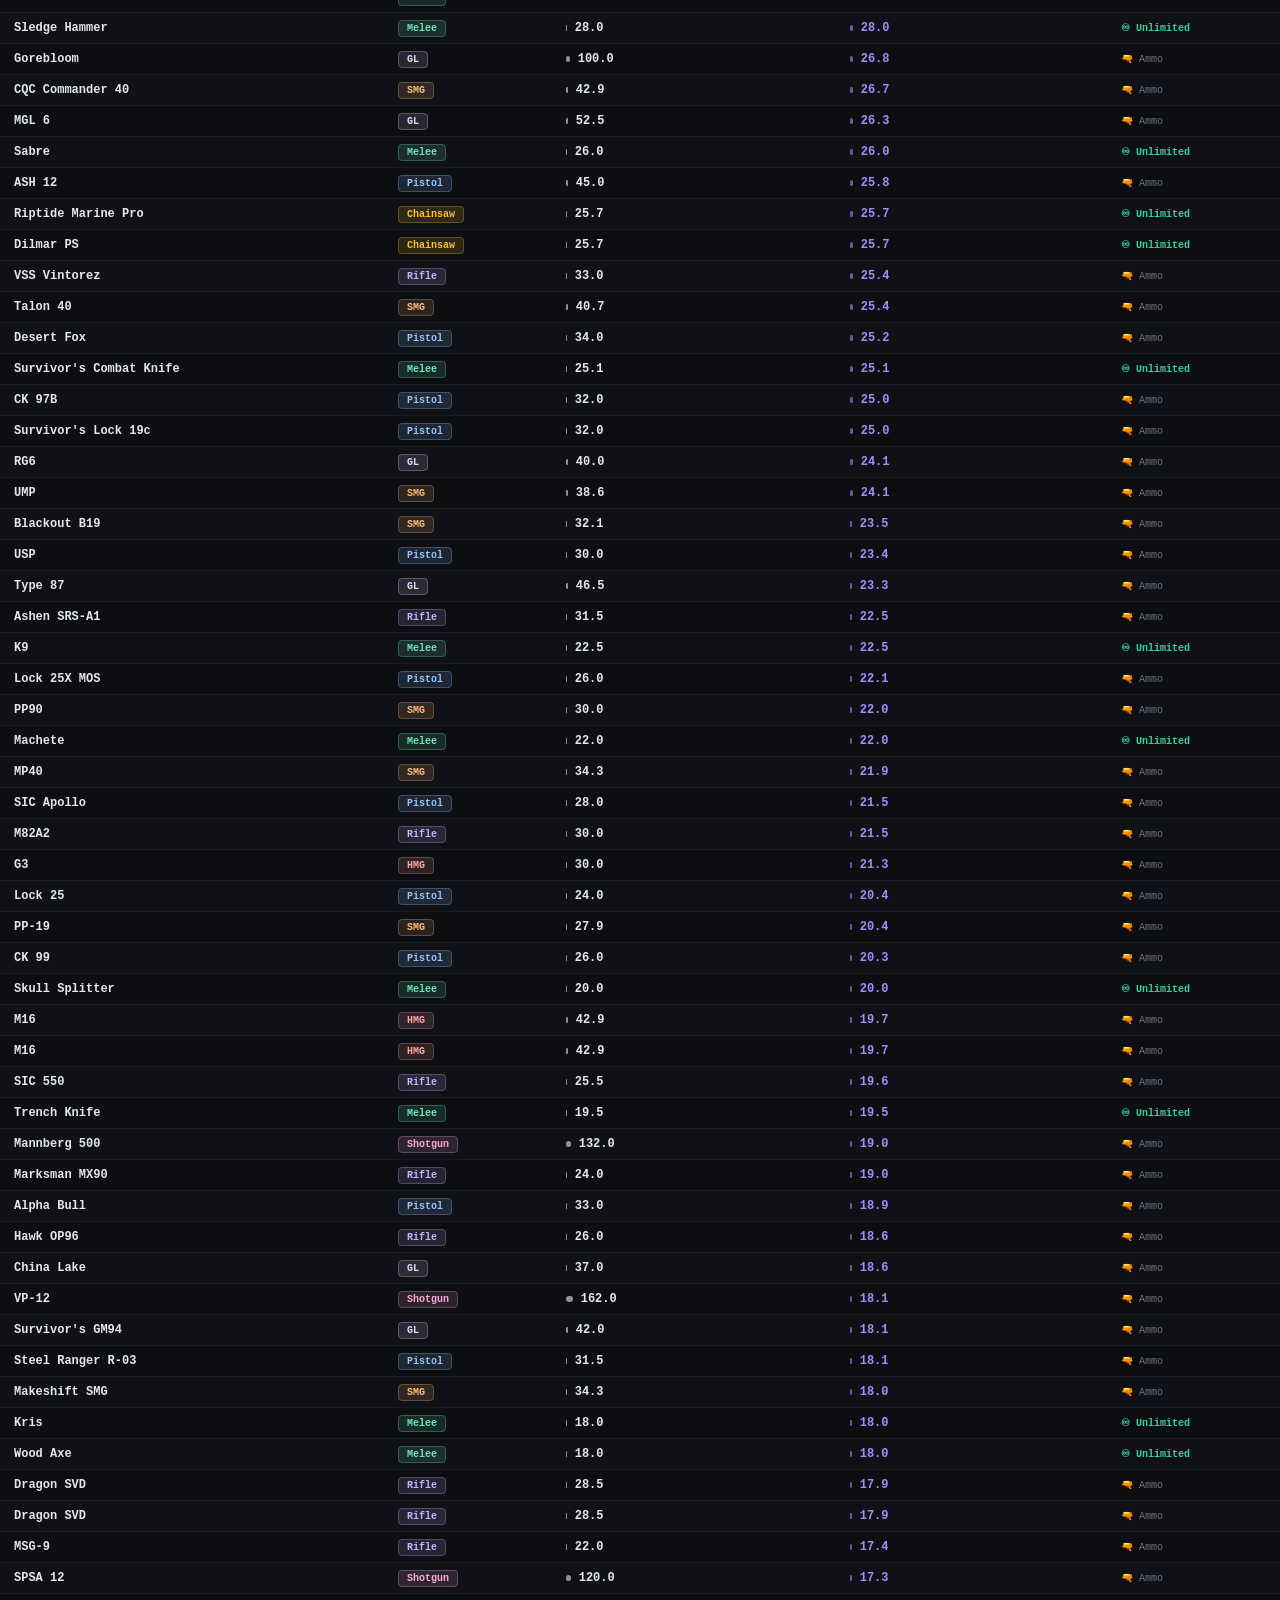
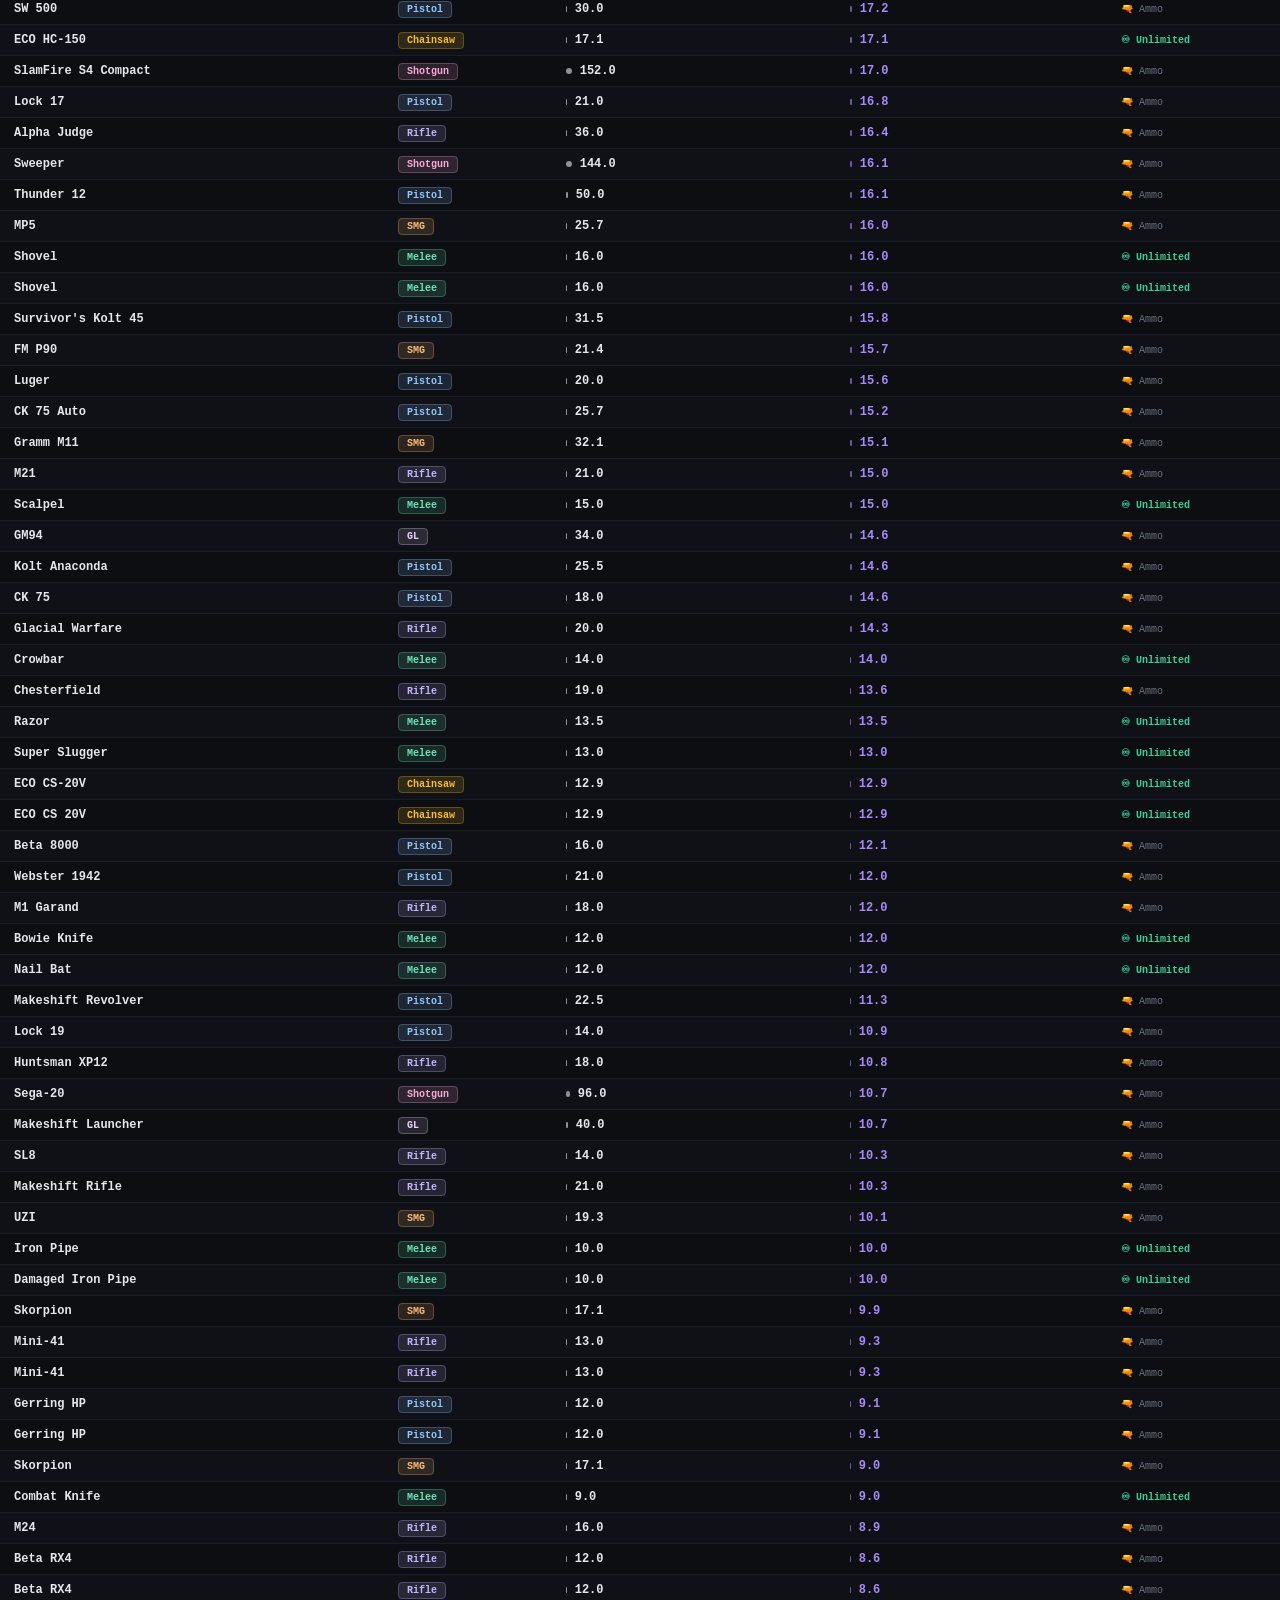
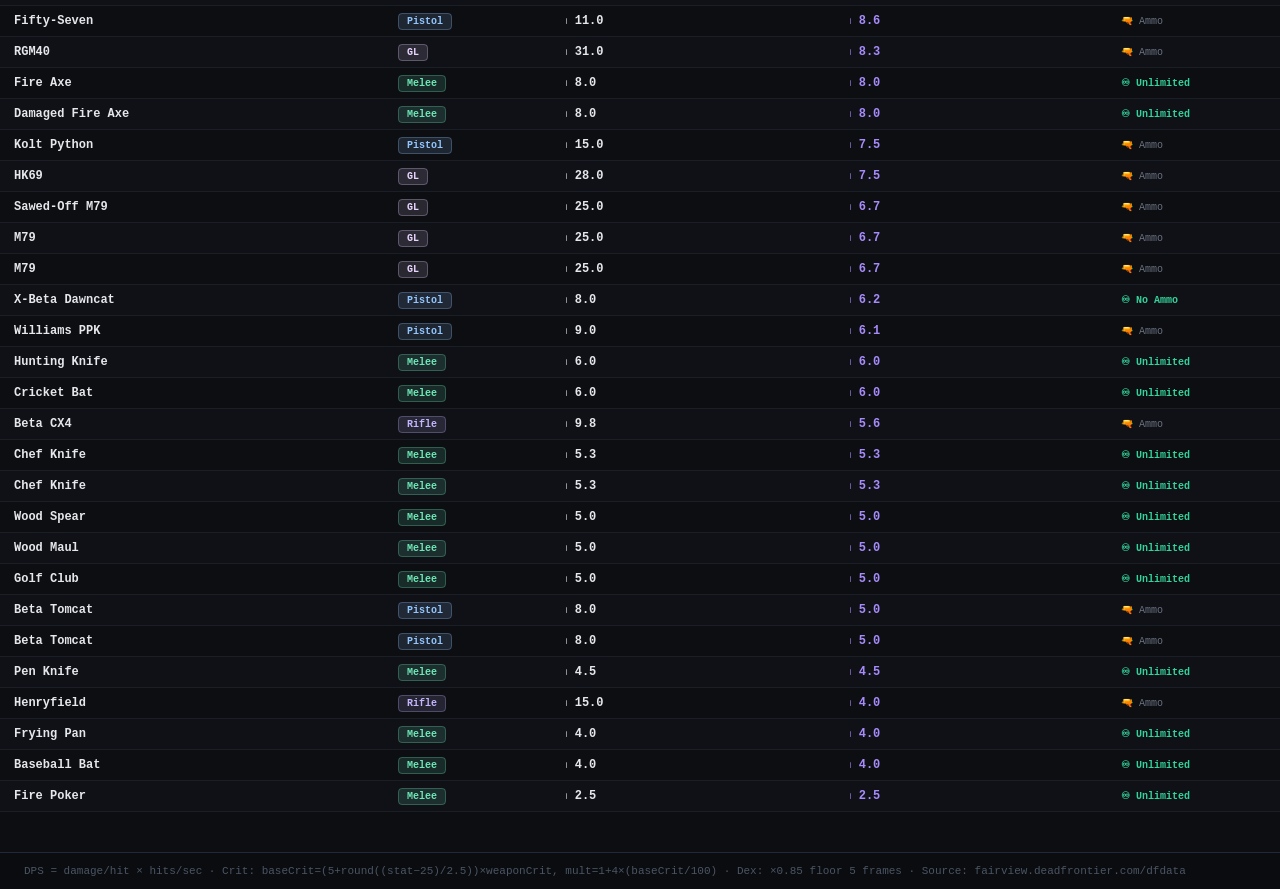
==== commit 795b60af: "(Feature) - Implemented Strength slider modifying the melee dps" ====
--- a/index.html
+++ b/index.html
@@ -66,6 +66,13 @@
     <span id="crit-val" style="color:var(--amber);width:24px;text-align:right">0</span>
   </div>
 
+  <div style="display:flex;align-items:center;gap:8px;font-size:11px;white-space:nowrap">
+    <span style="color:var(--text-dim)">Str</span>
+    <input type="range" id="strength-slider" min="25" max="100" value="25"
+           style="width:90px;accent-color:var(--green)">
+    <span id="strength-val" style="color:var(--green);width:24px;text-align:right">25</span>
+  </div>
+
   <div id="filter-meta">
     <div id="count-label">— weapons</div>
     <div id="sort-hint">Click to sort · <kbd class="hint">Shift+Click</kbd> tiebreaker</div>
@@ -85,6 +92,7 @@
   <div><span class="legend-key">Sustained</span><span class="legend-desc"> — Includes reload + spin delay, scaled by Reload/Dex/Crit sliders</span></div>
   <div><span class="legend-key">Dex</span><span class="legend-desc"> — 0.15% fire rate per point, capped at 100 pts (−15%, floor 5 frames)</span></div>
   <div><span class="legend-key">Crit</span><span class="legend-desc"> — baseCrit = (5 + round((stat−25)/2.5)) × weaponCrit, capped 80; mult = 1 + 4×(baseCrit/100)</span></div>
+  <div><span class="legend-key">Str</span><span class="legend-desc"> — melee/chainsaw only · +0.3333% damage per point above 25, capped +25% at 100</span></div>
 </div>
 
 <!-- ── Table ──────────────────────────────────────────────────── -->
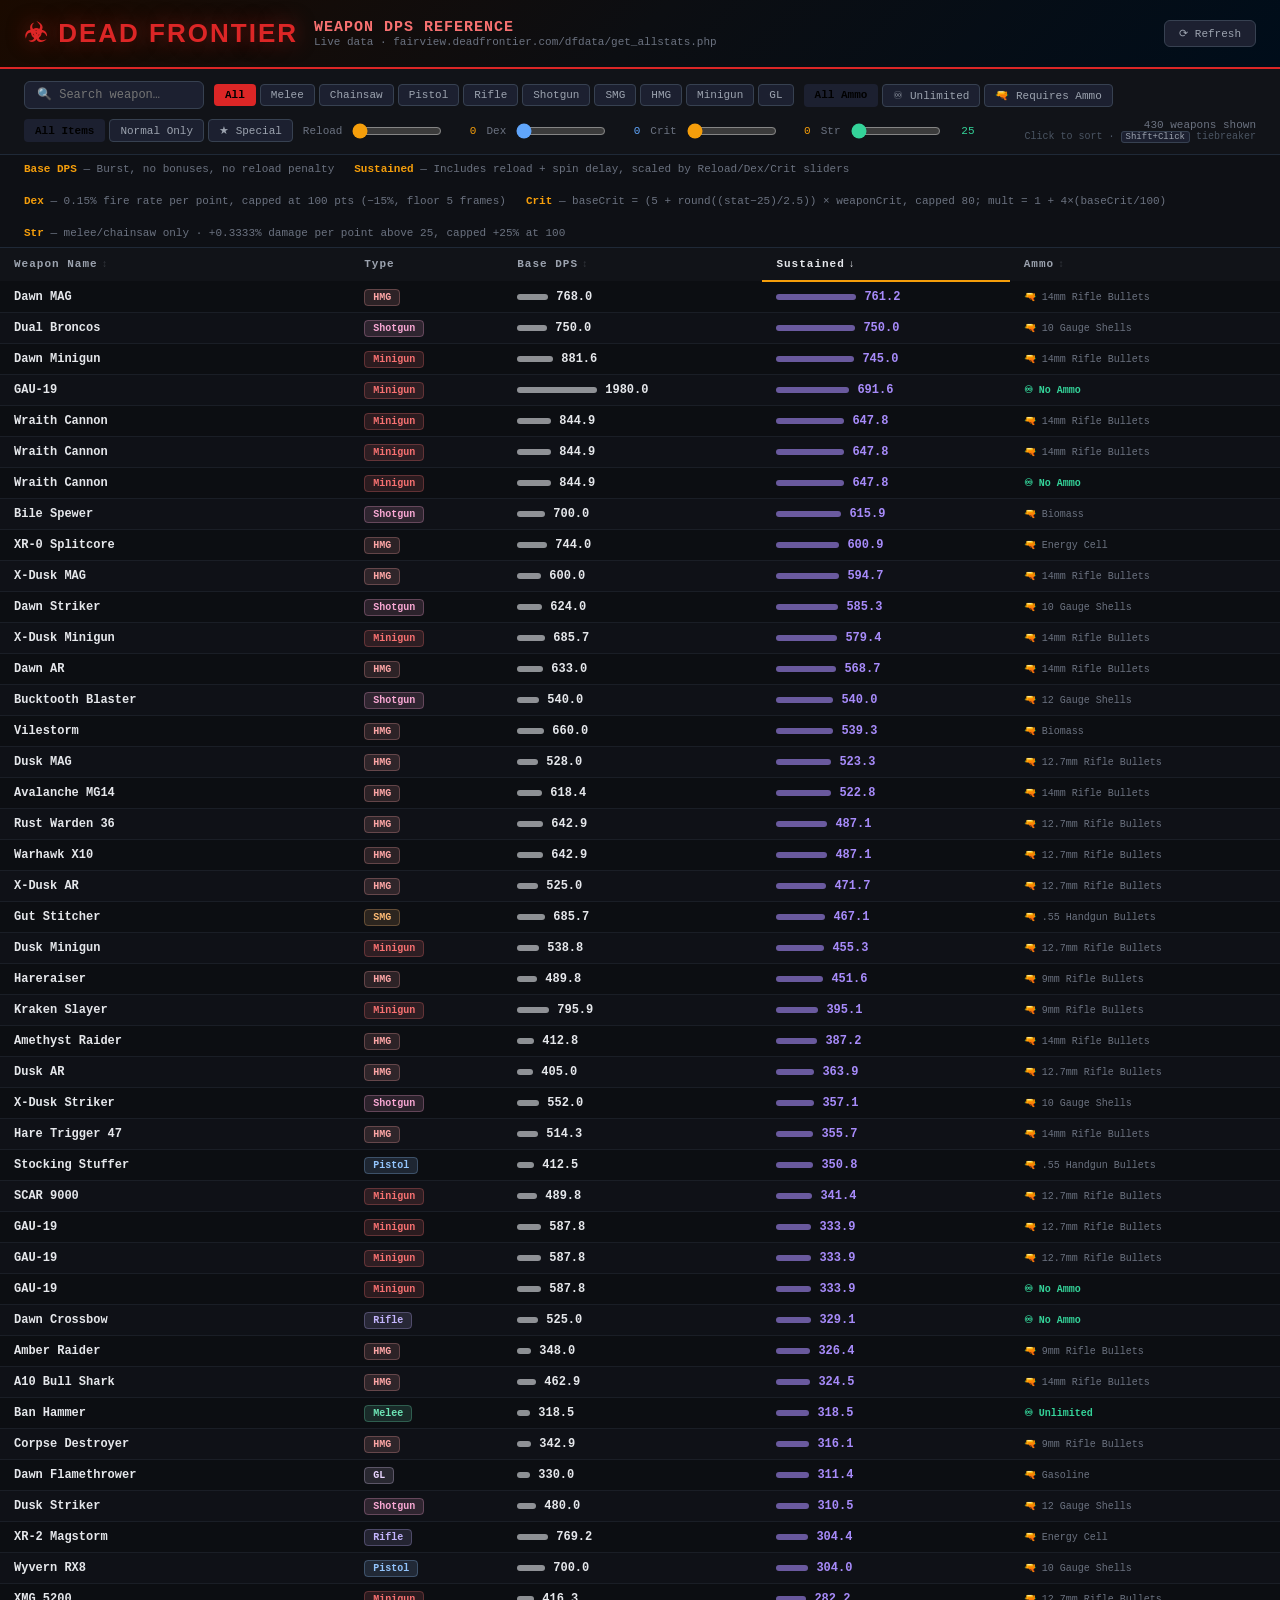
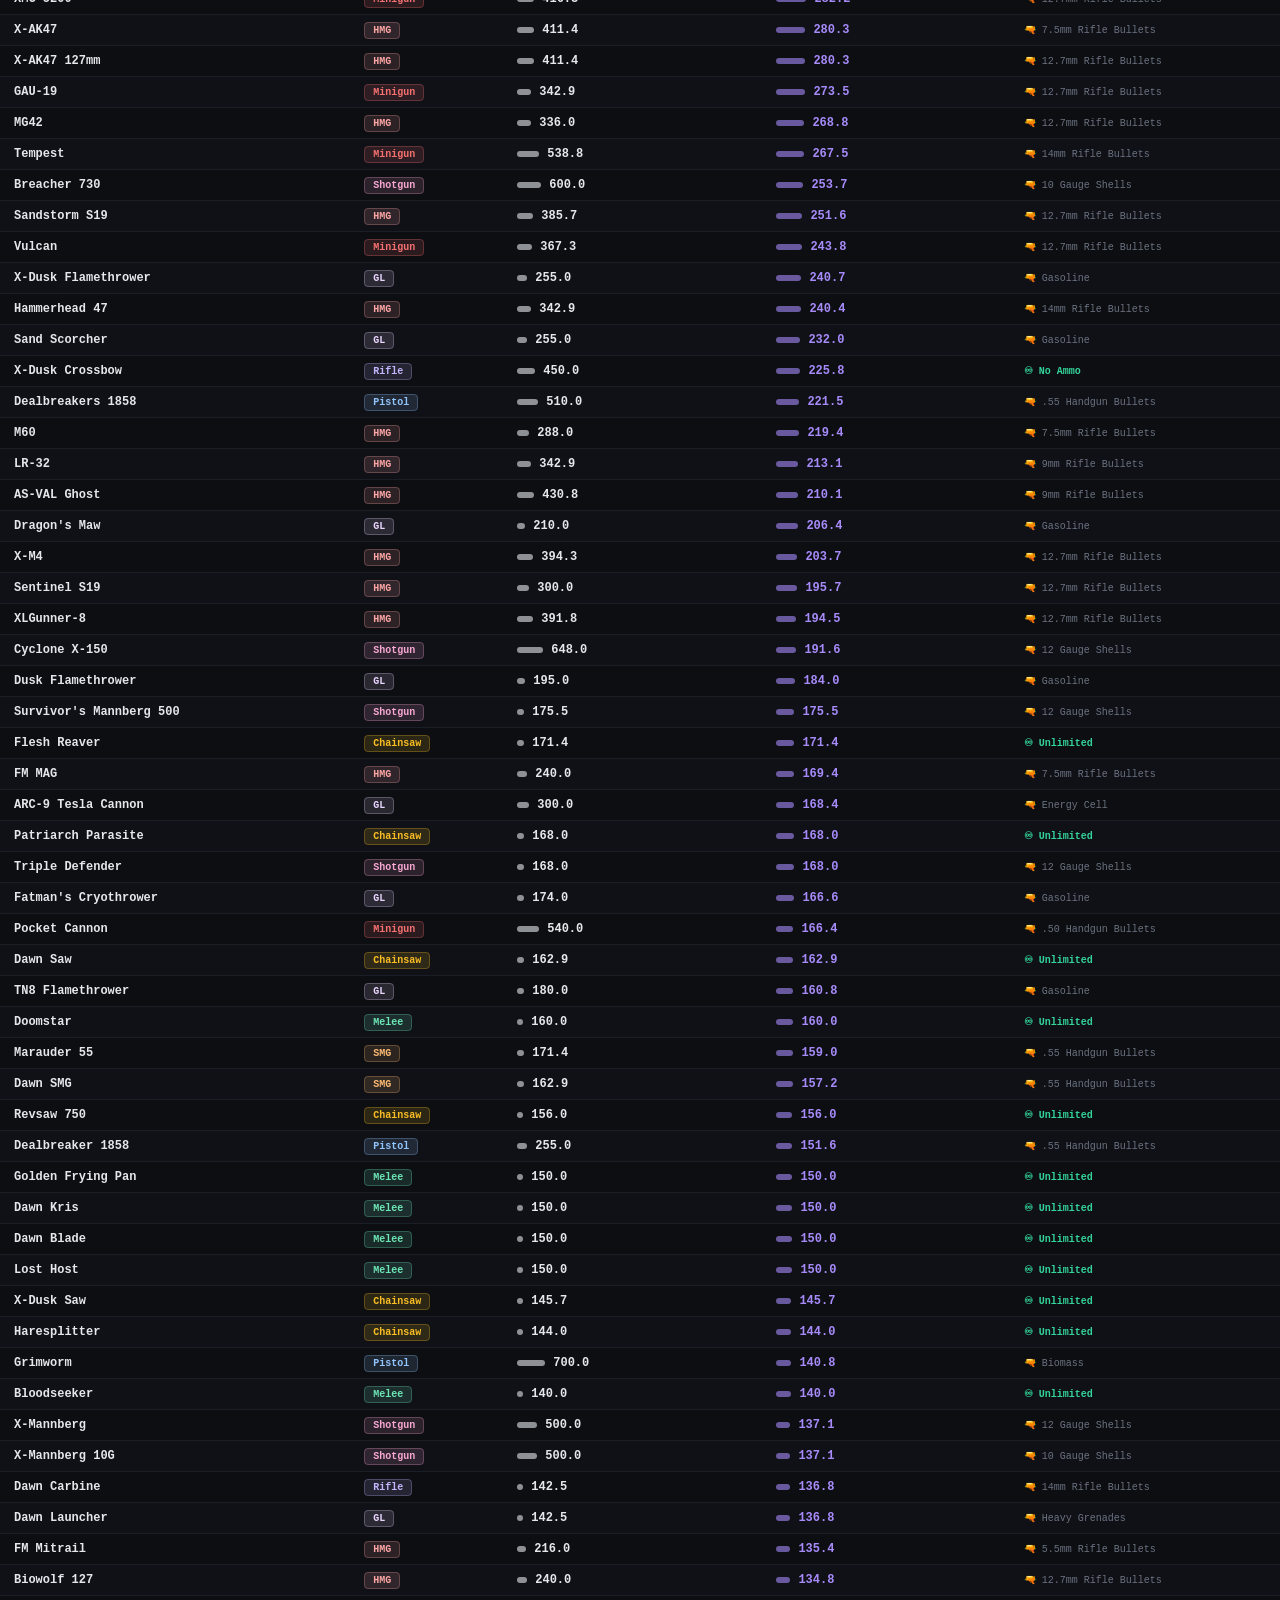
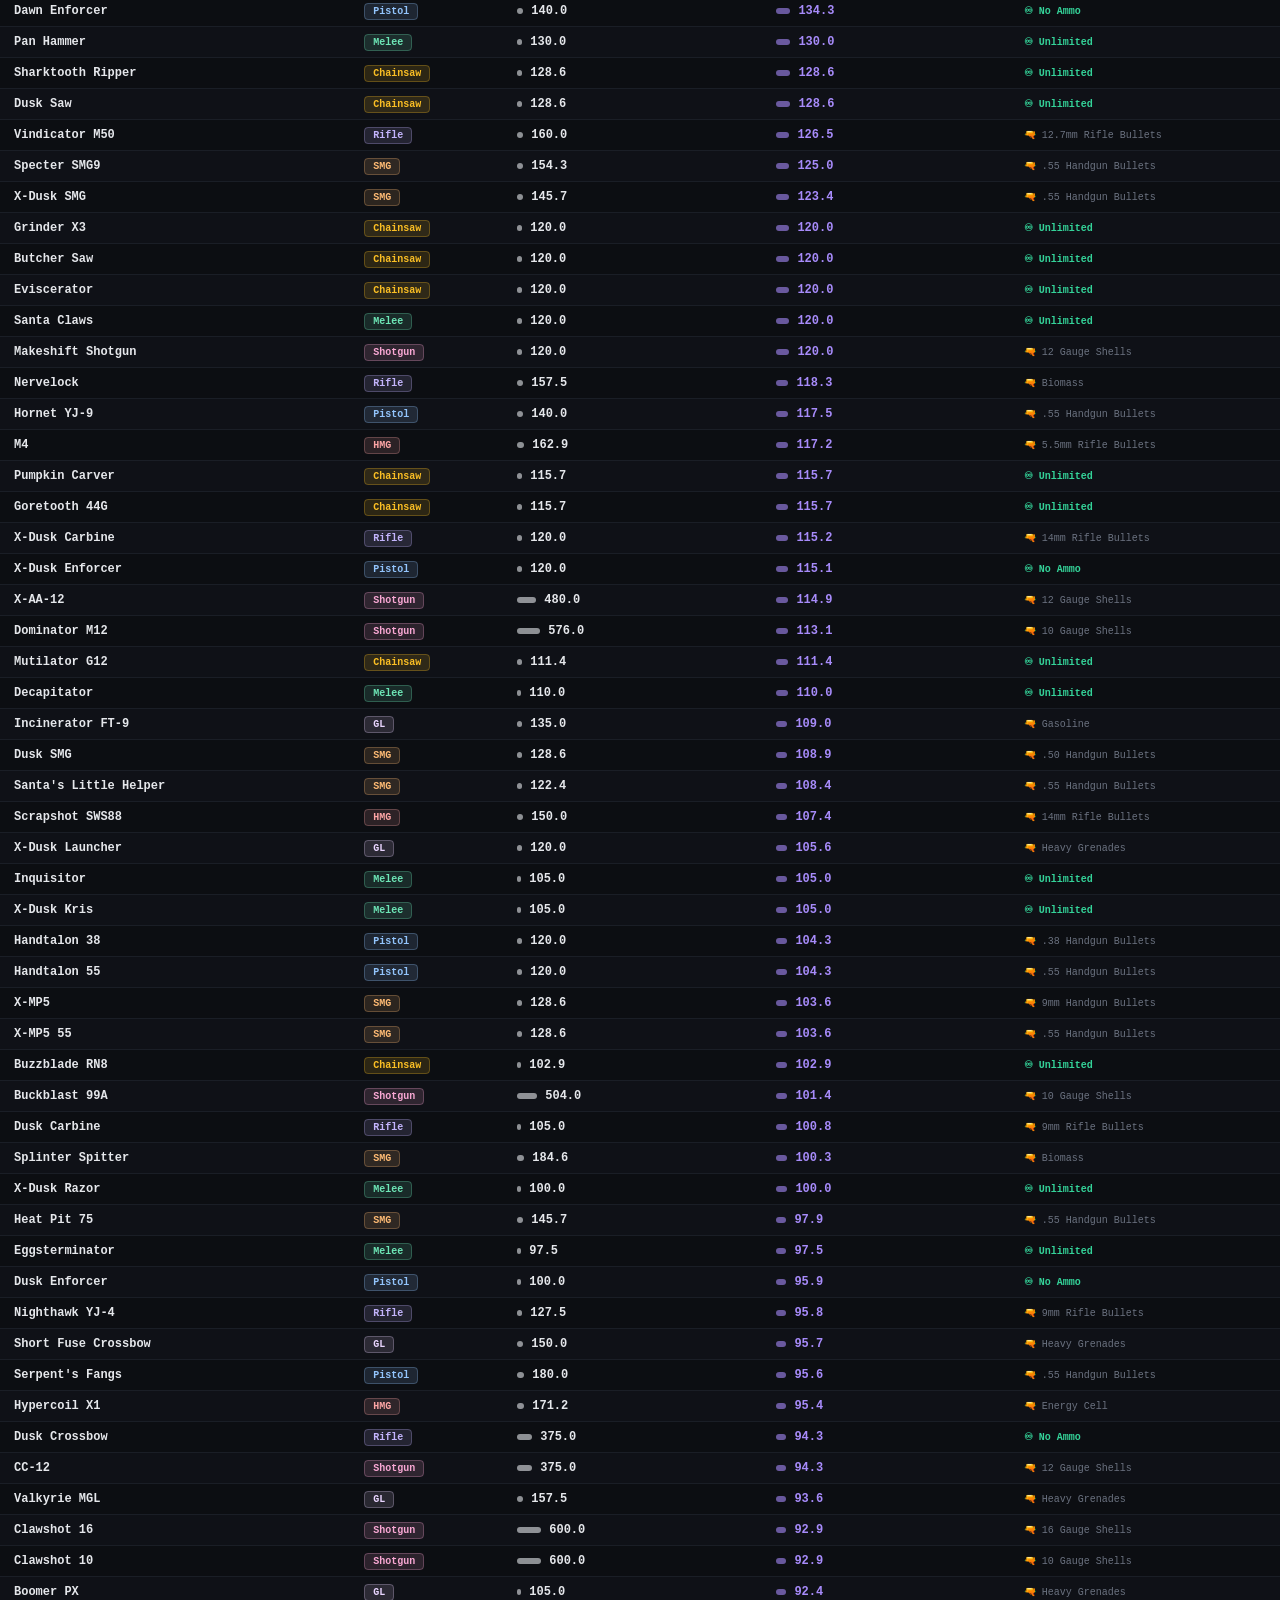
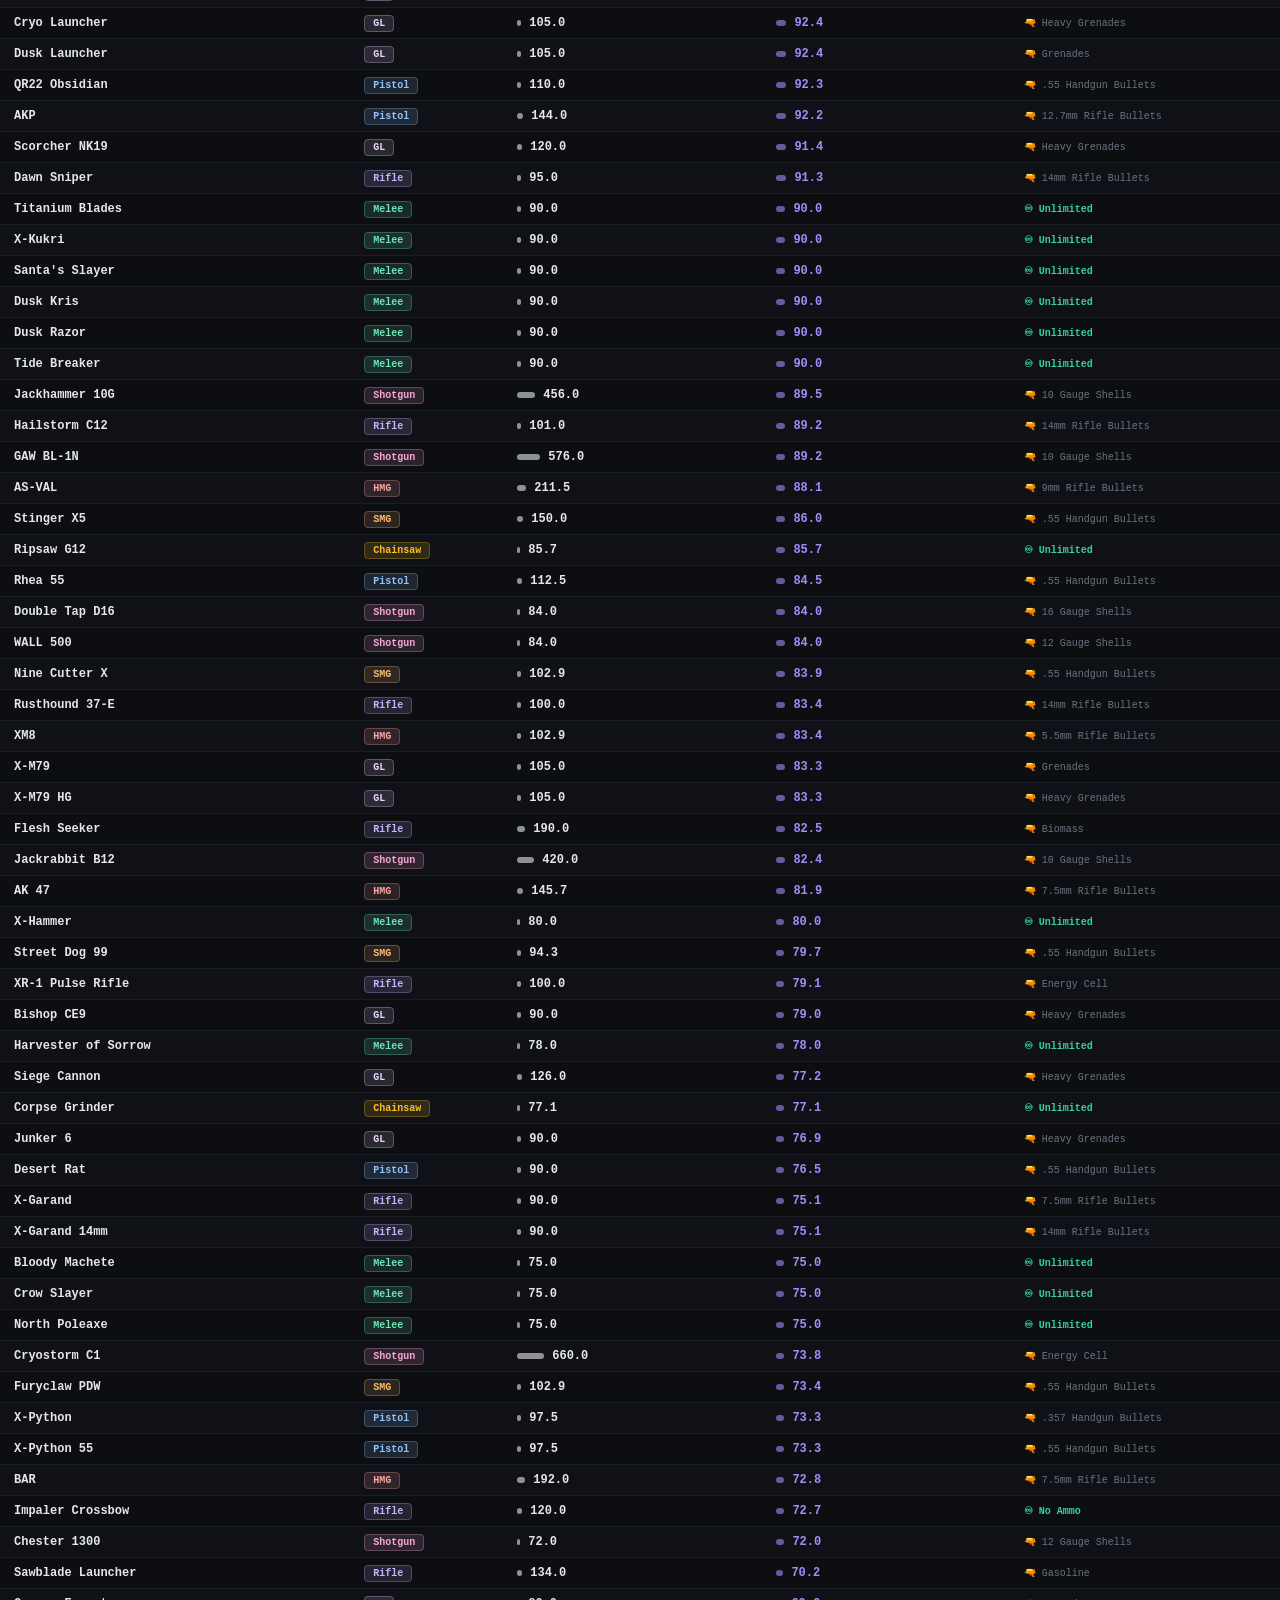
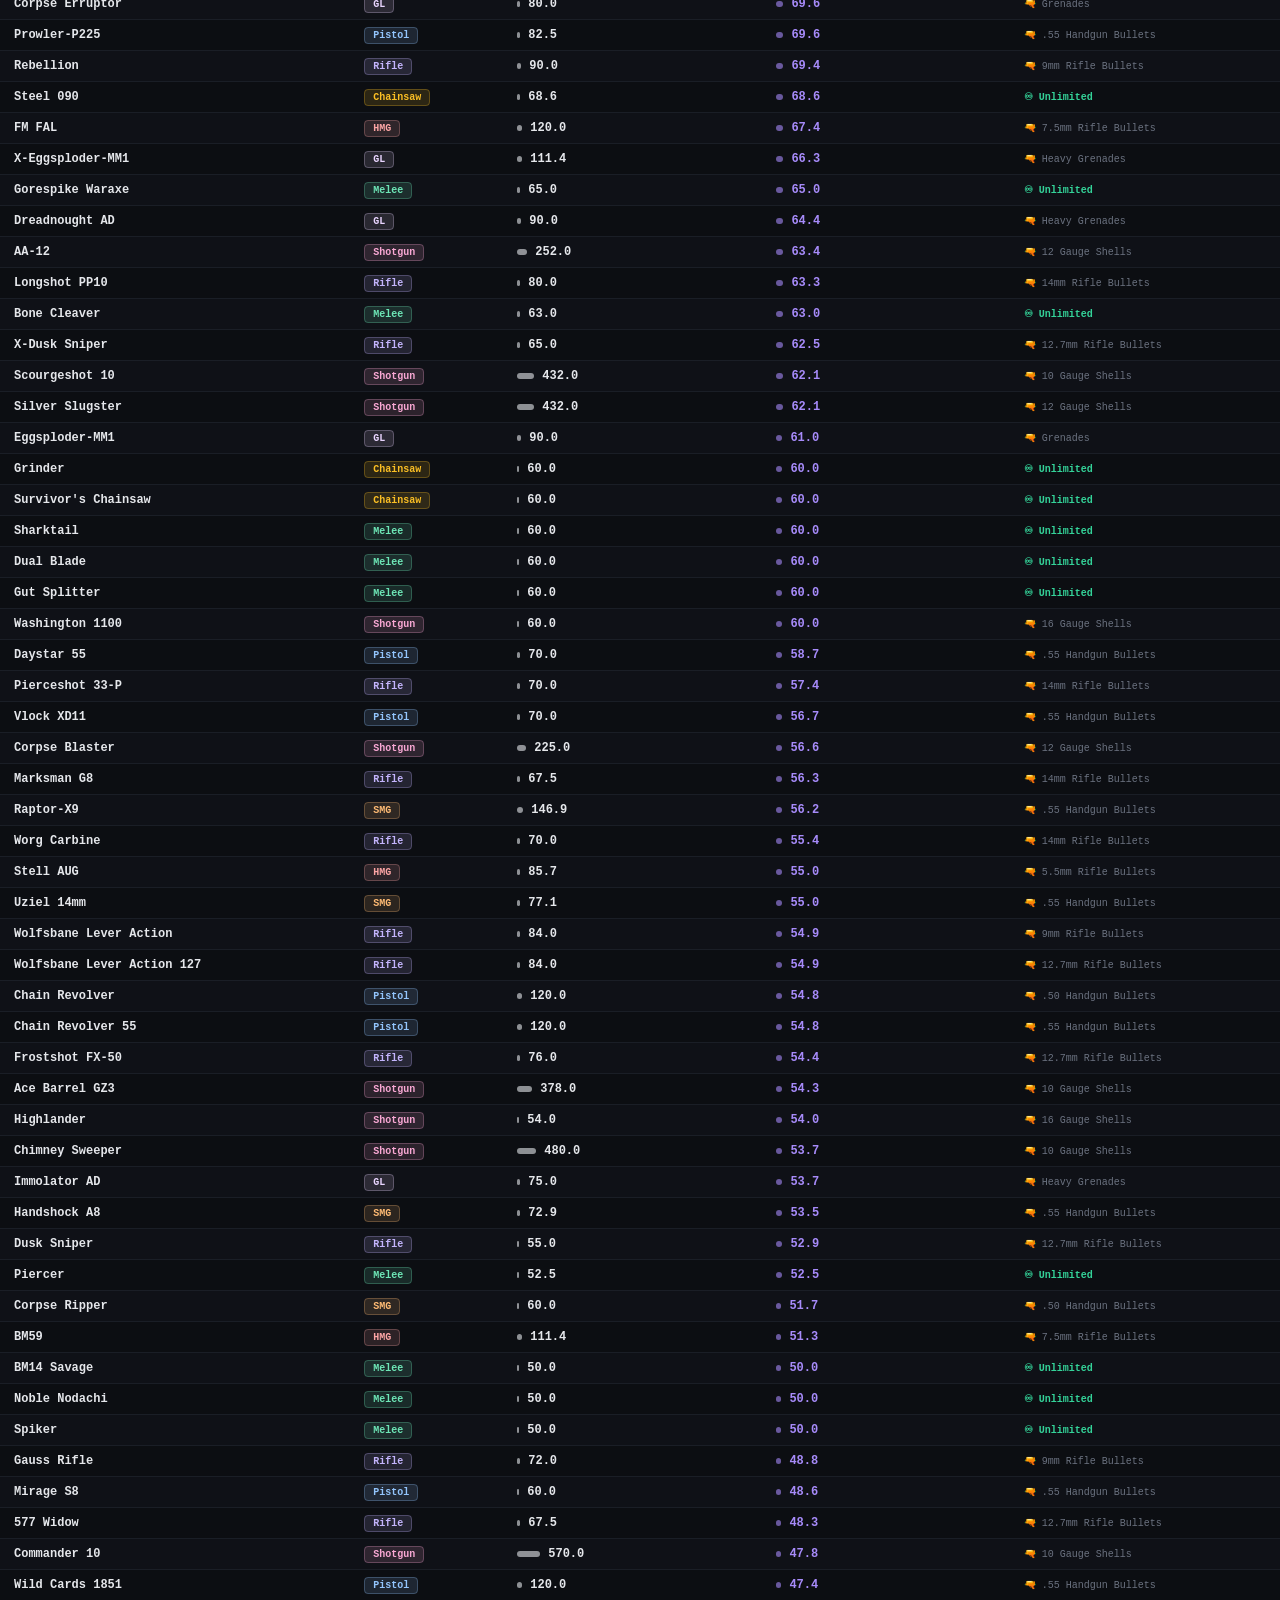
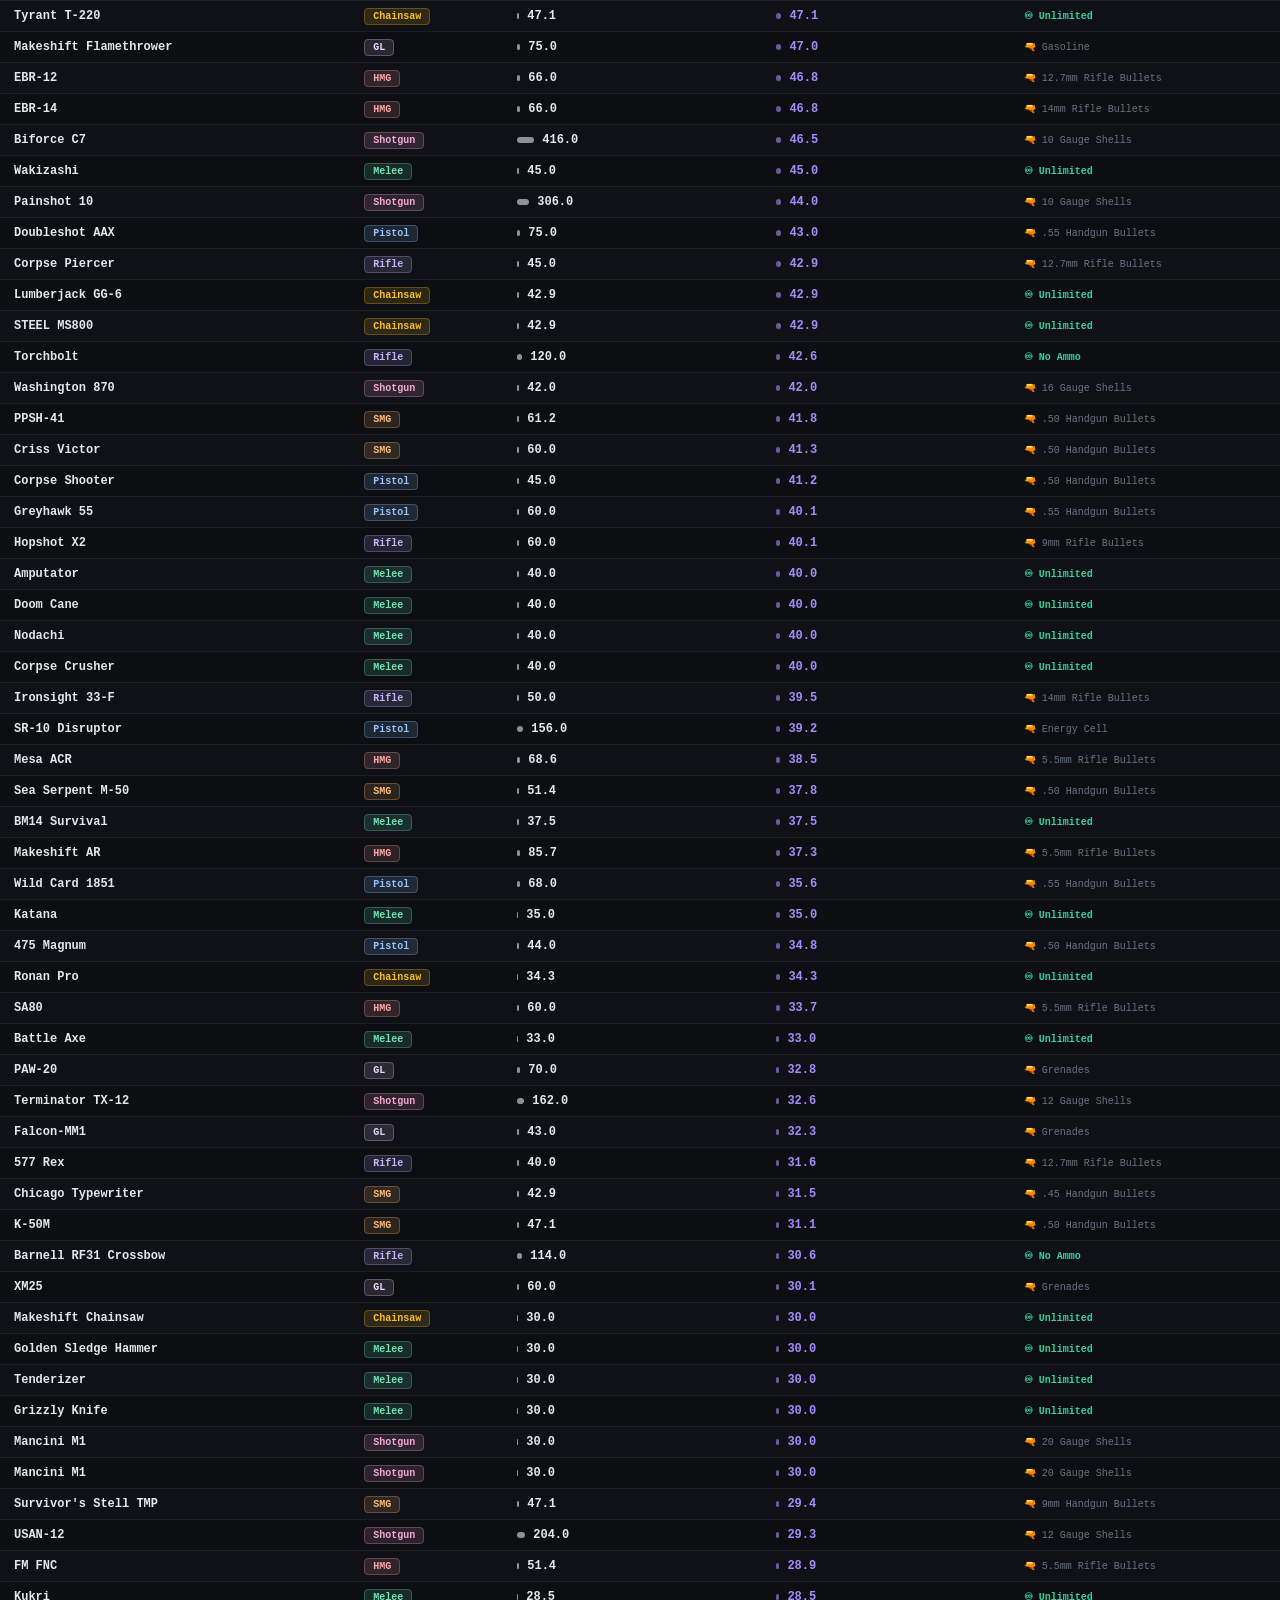
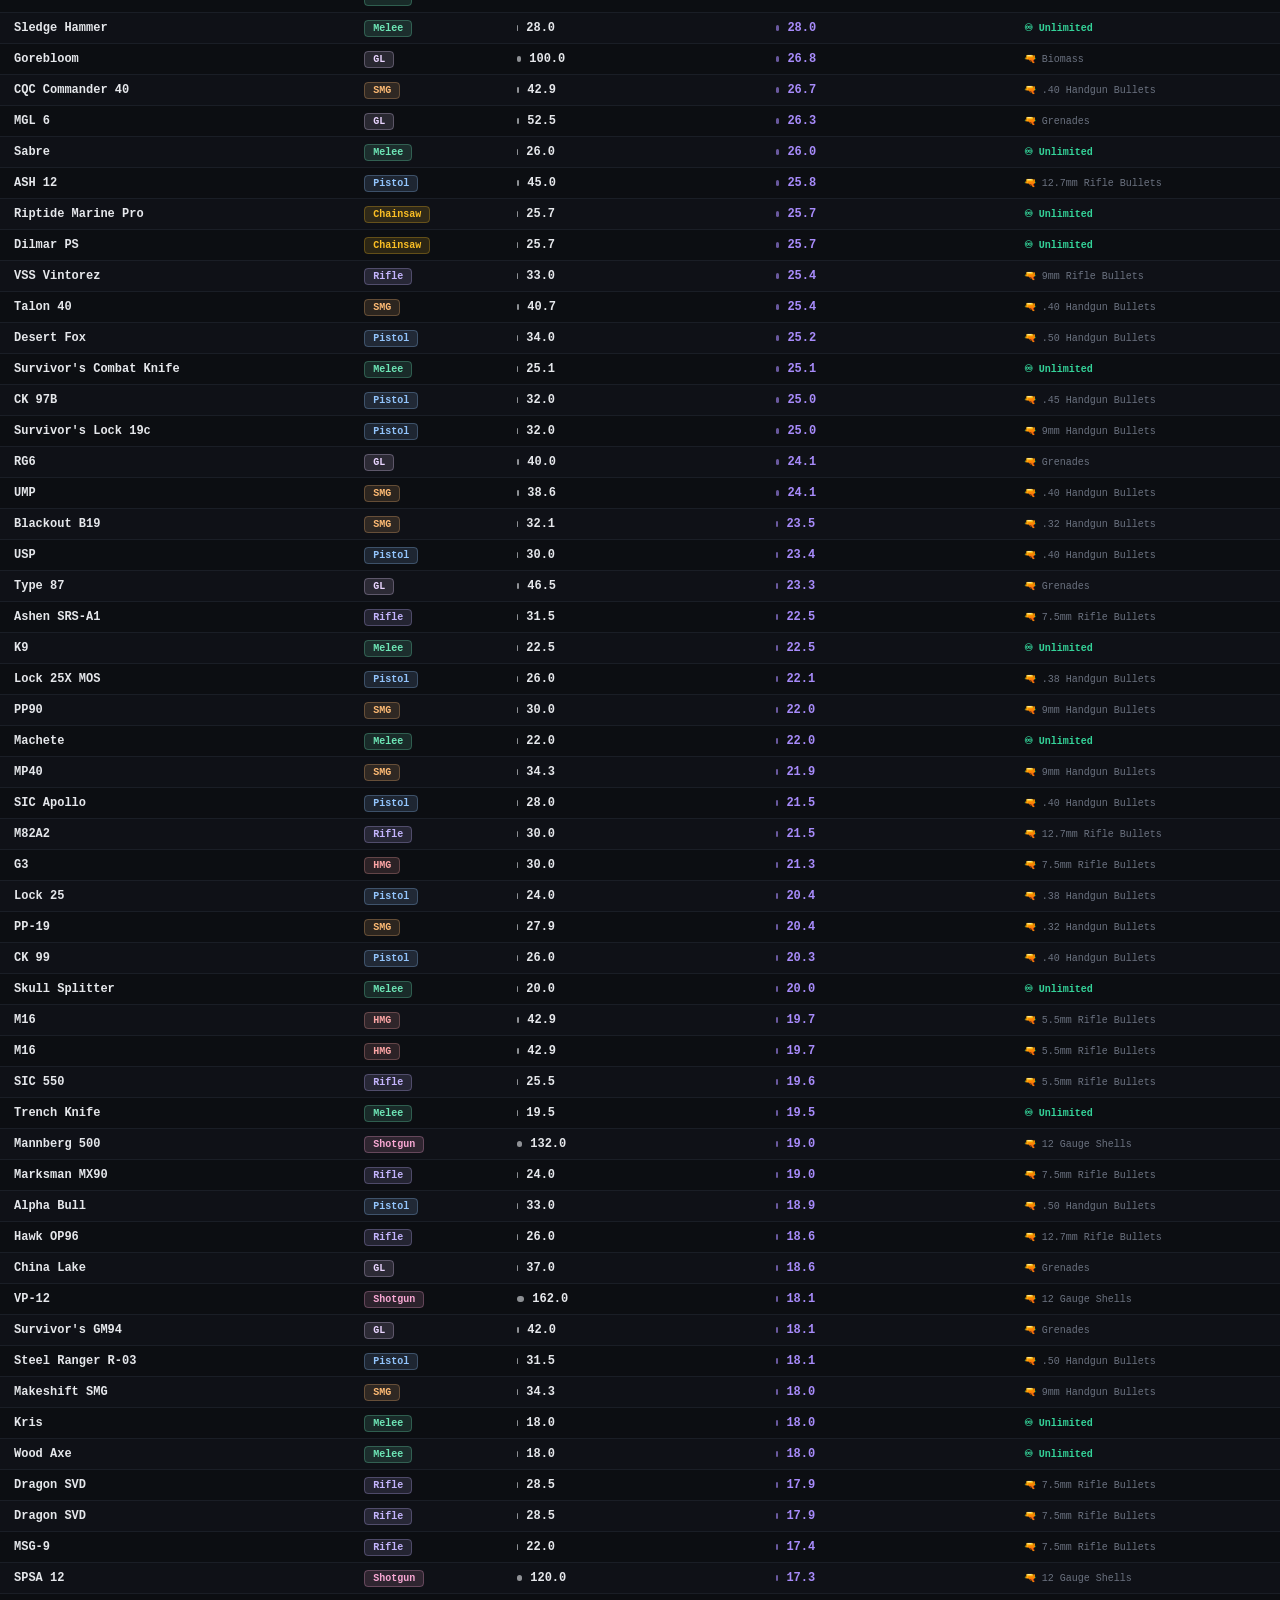
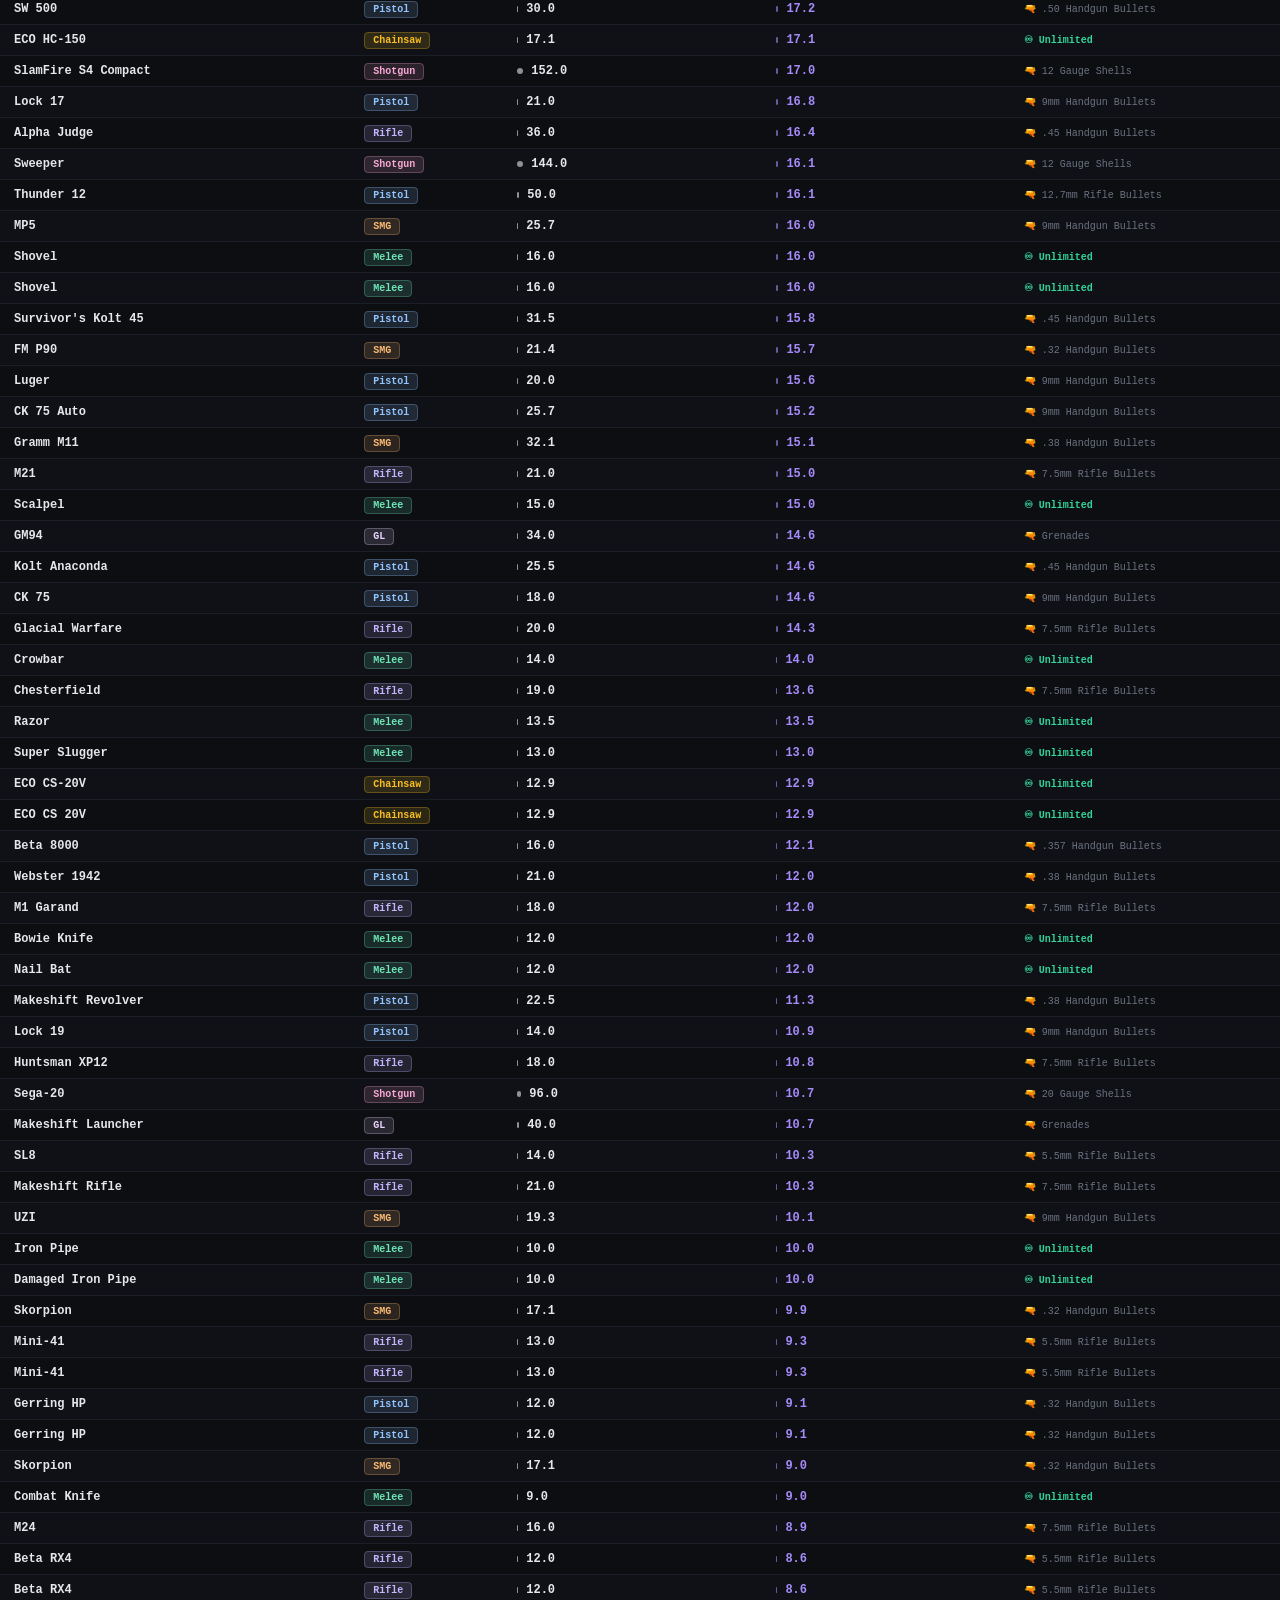
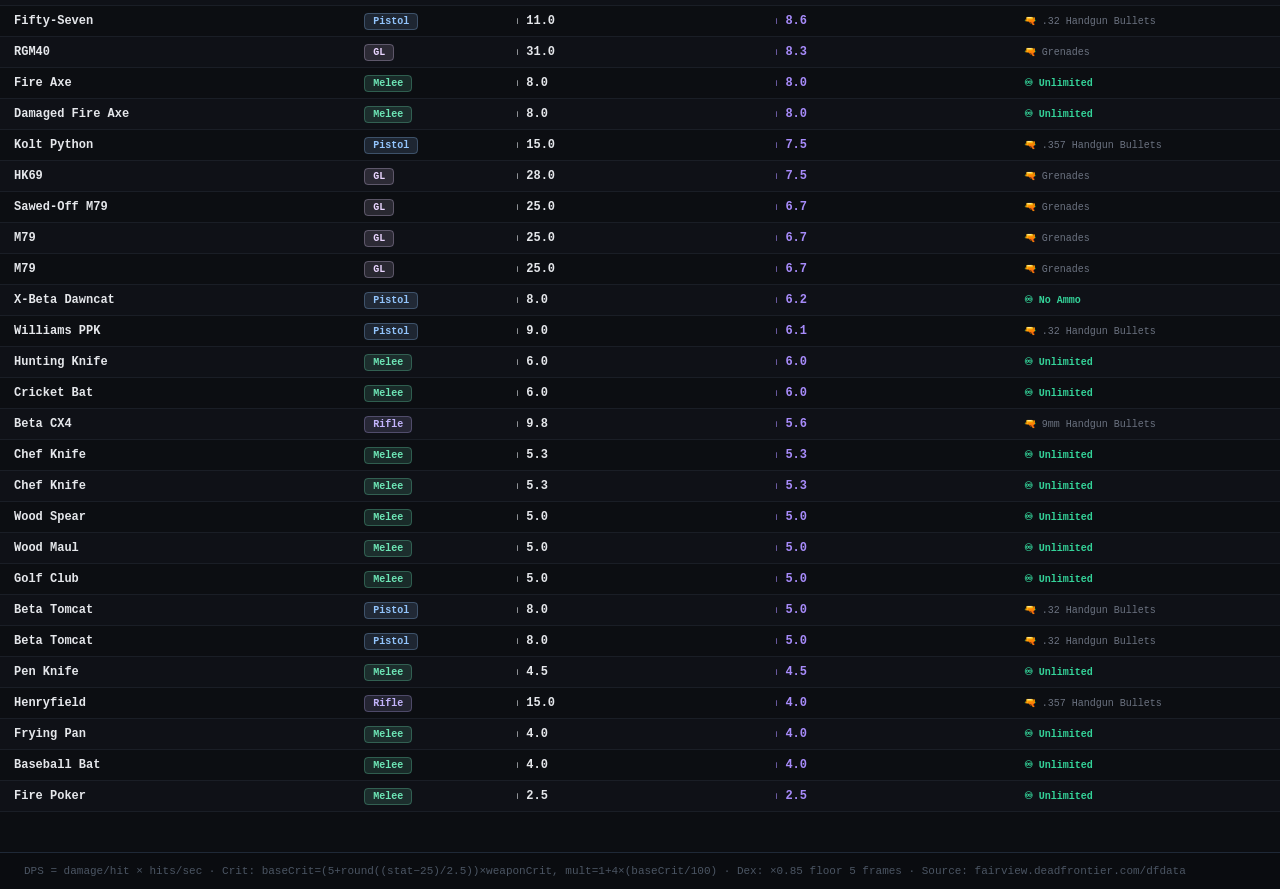
==== commit 61b1cd2c: "(Feature) - Ammo types are now mapped and displayed on the weapons which uses them" ====
--- a/index.html
+++ b/index.html
@@ -116,6 +116,6 @@
   DPS = damage/hit × hits/sec · Crit: baseCrit=(5+round((stat−25)/2.5))×weaponCrit, mult=1+4×(baseCrit/100) · Dex: ×0.85 floor 5 frames · Source: fairview.deadfrontier.com/dfdata
 </div>
 
-<script type="module" src="app.js"></script>
+<script type="module" src="app.js?v=2"></script>
 </body>
 </html>
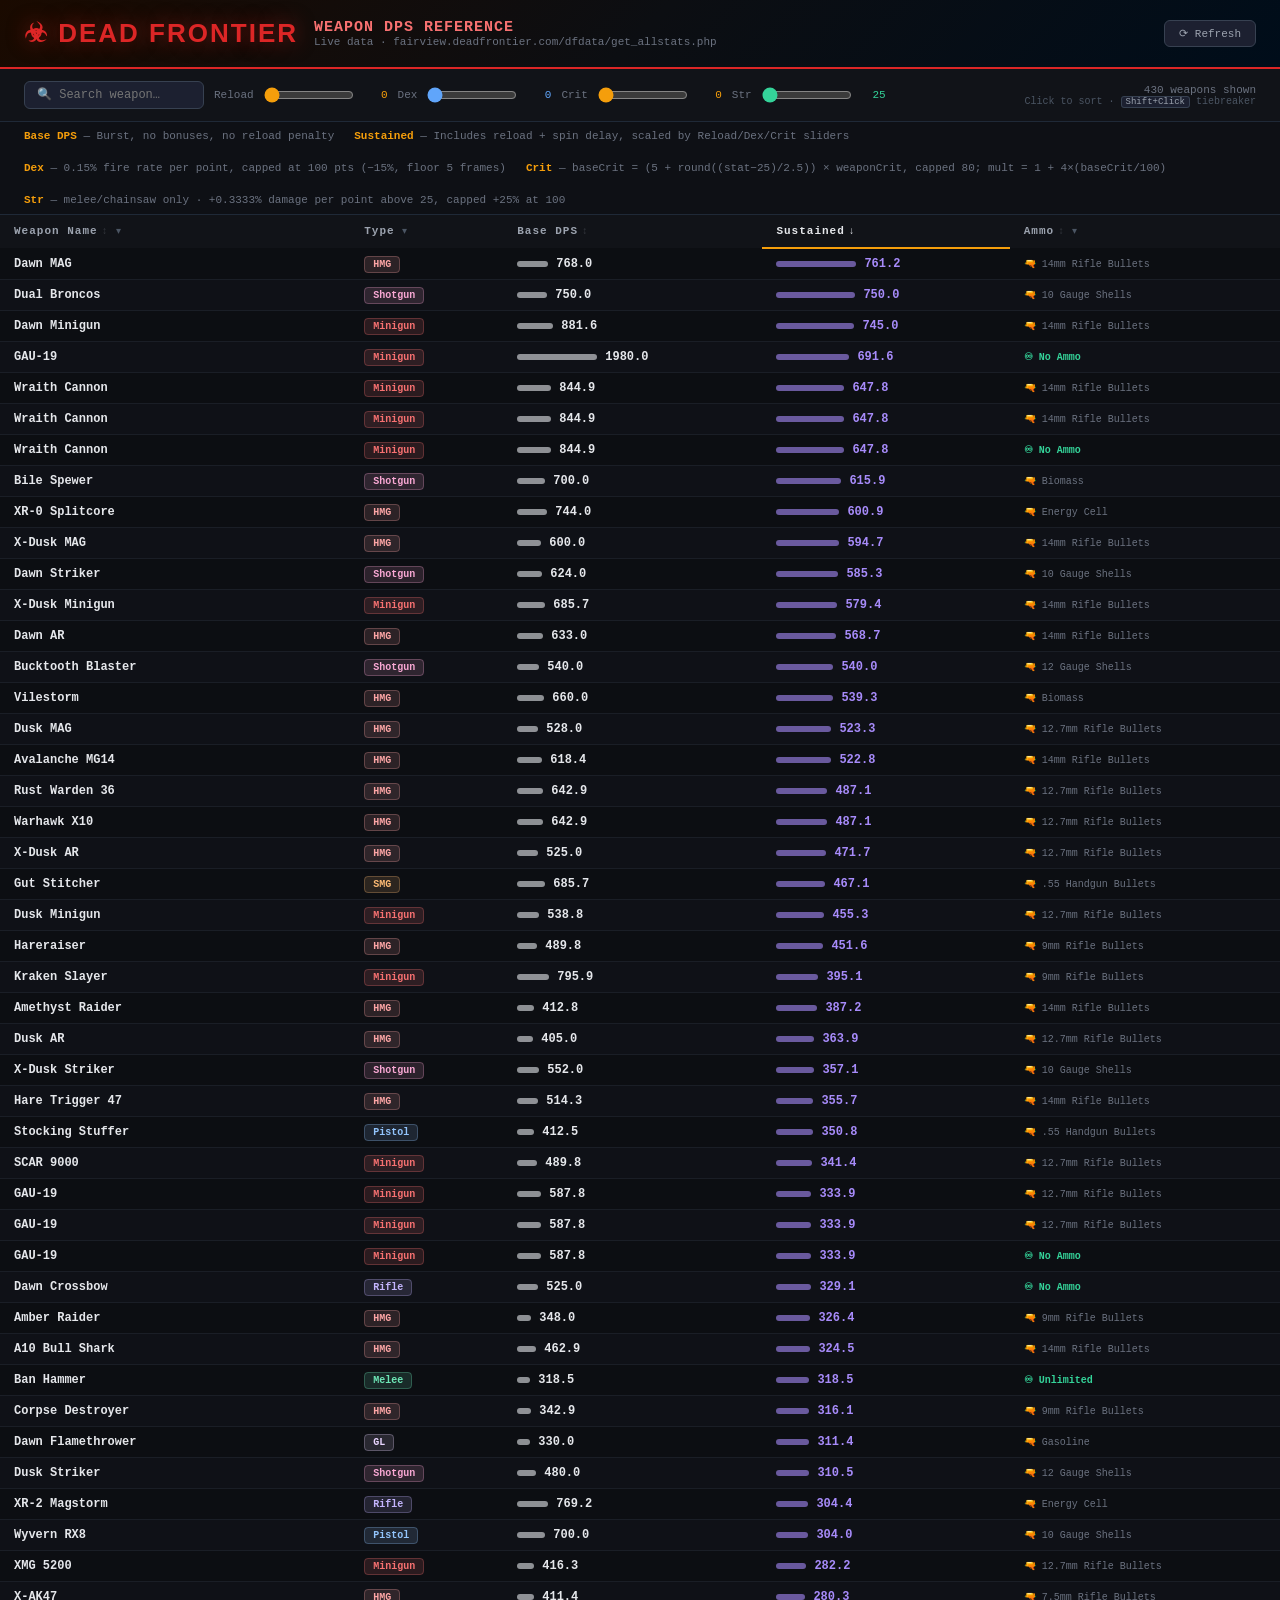
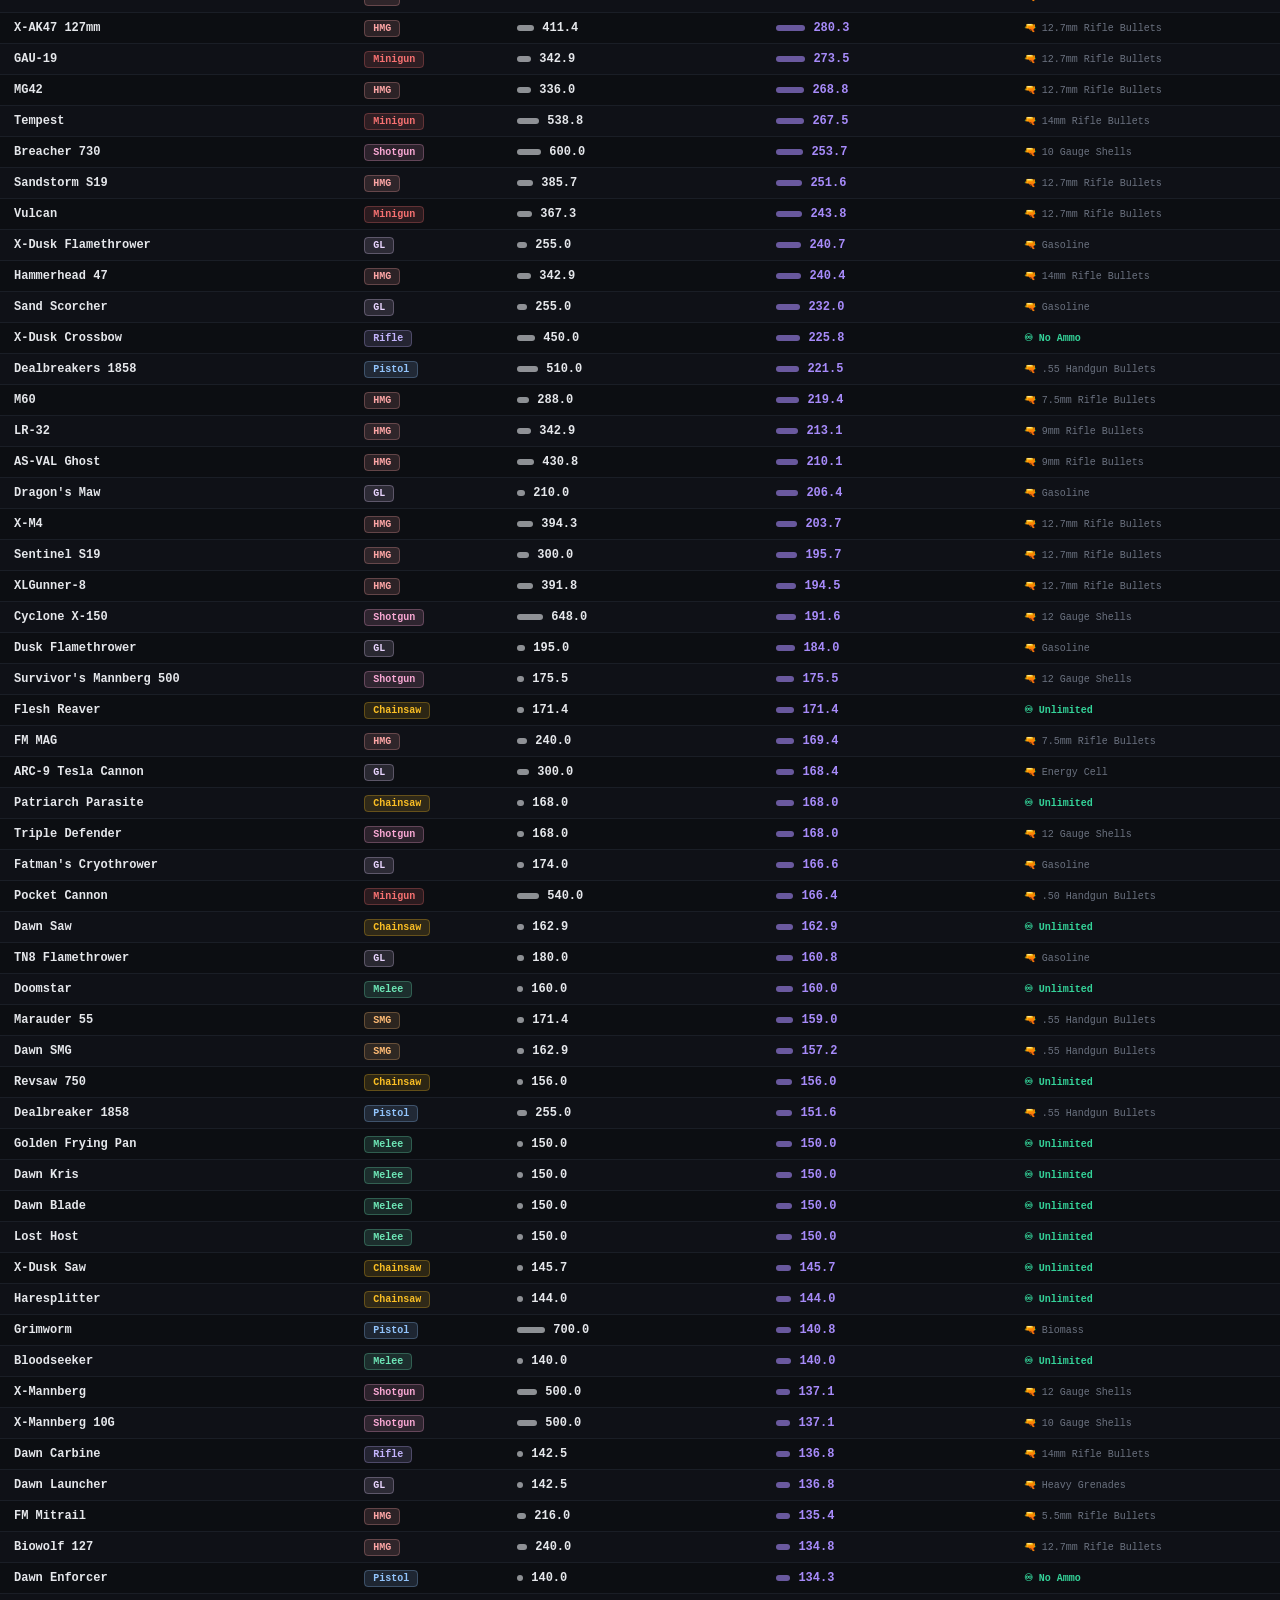
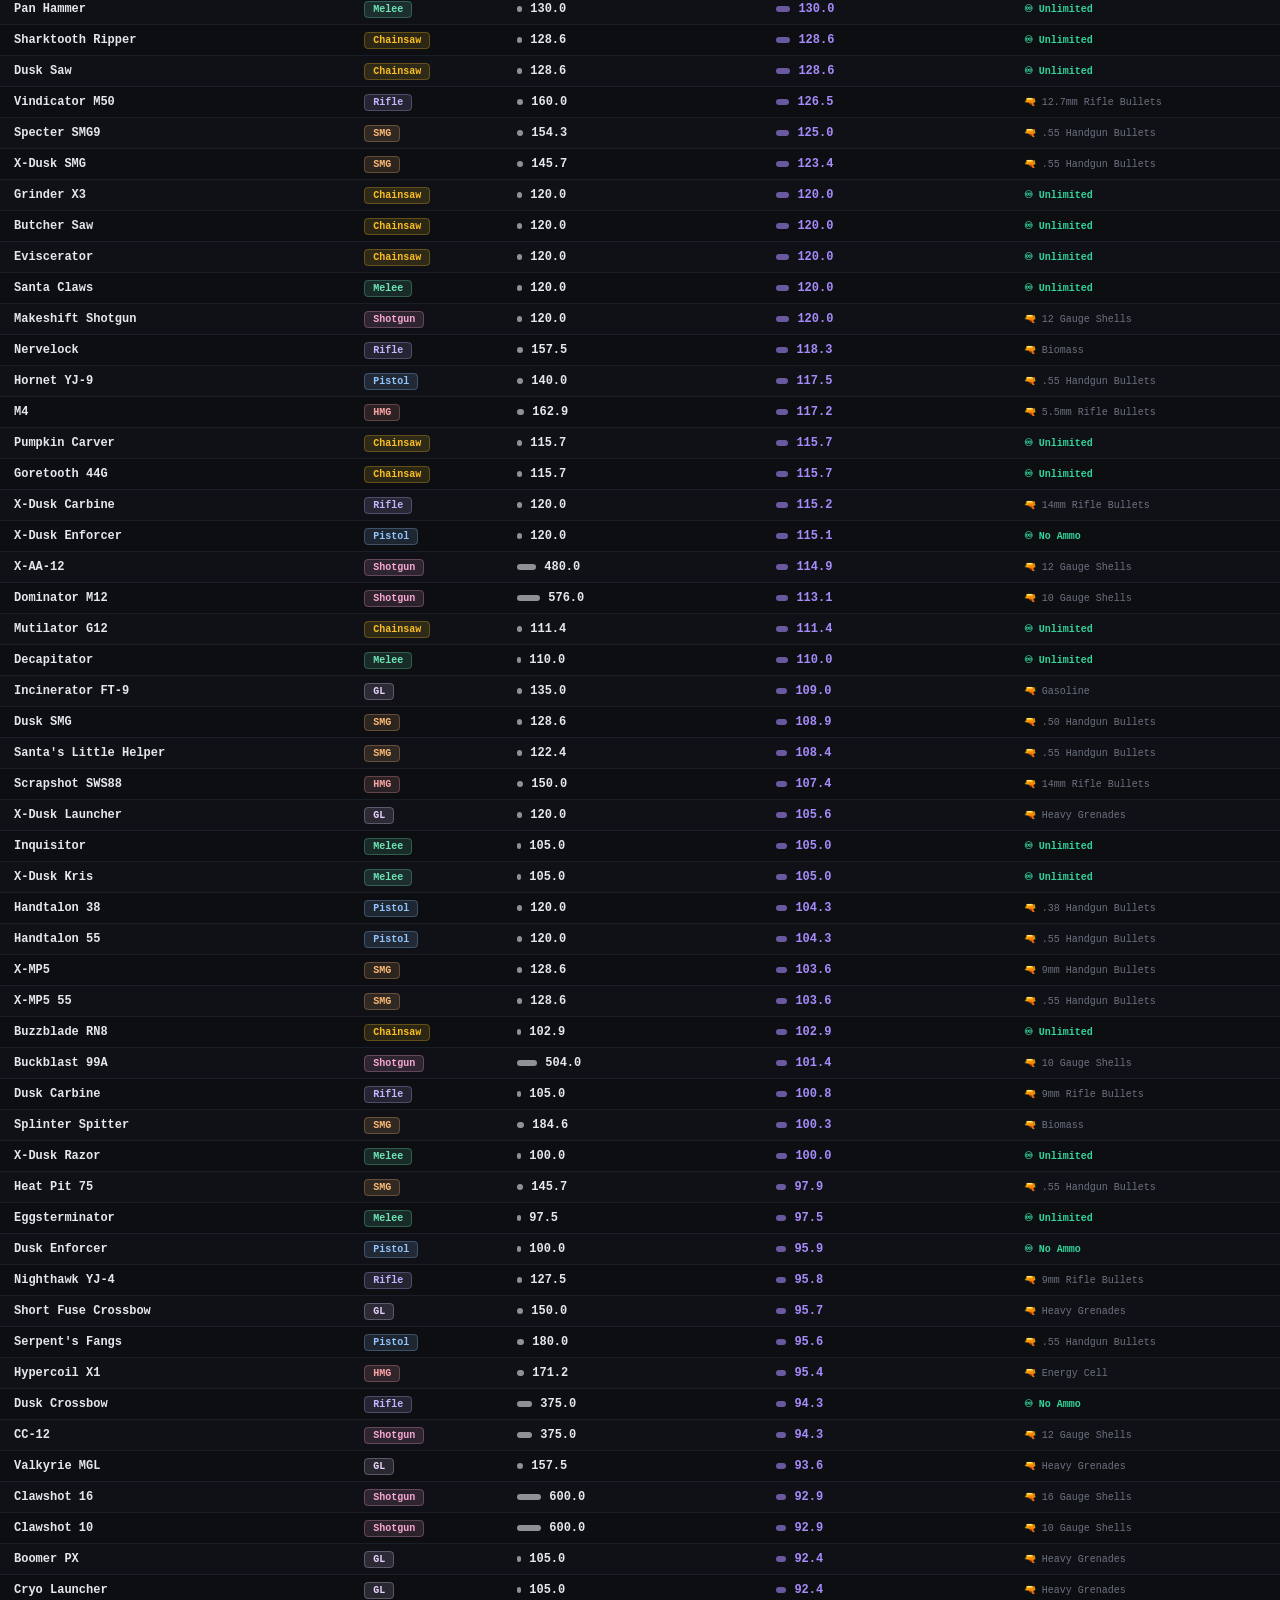
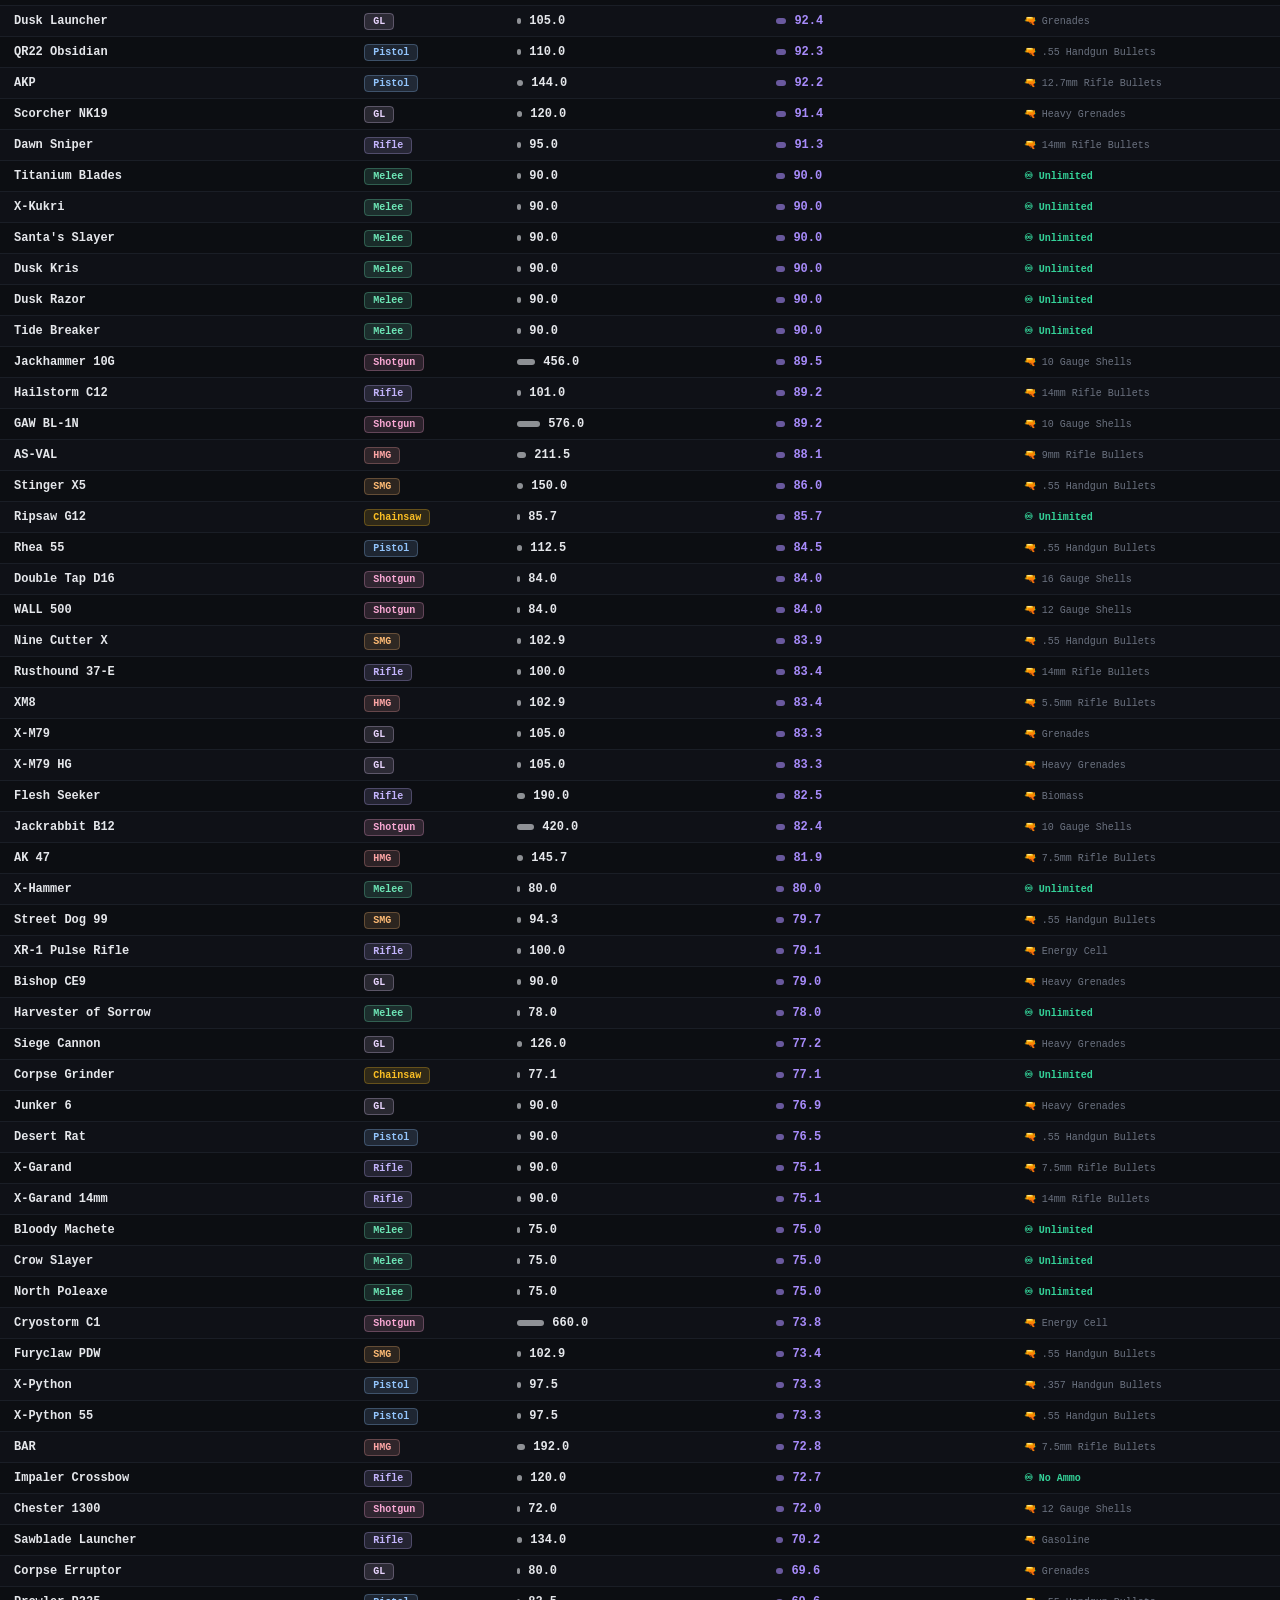
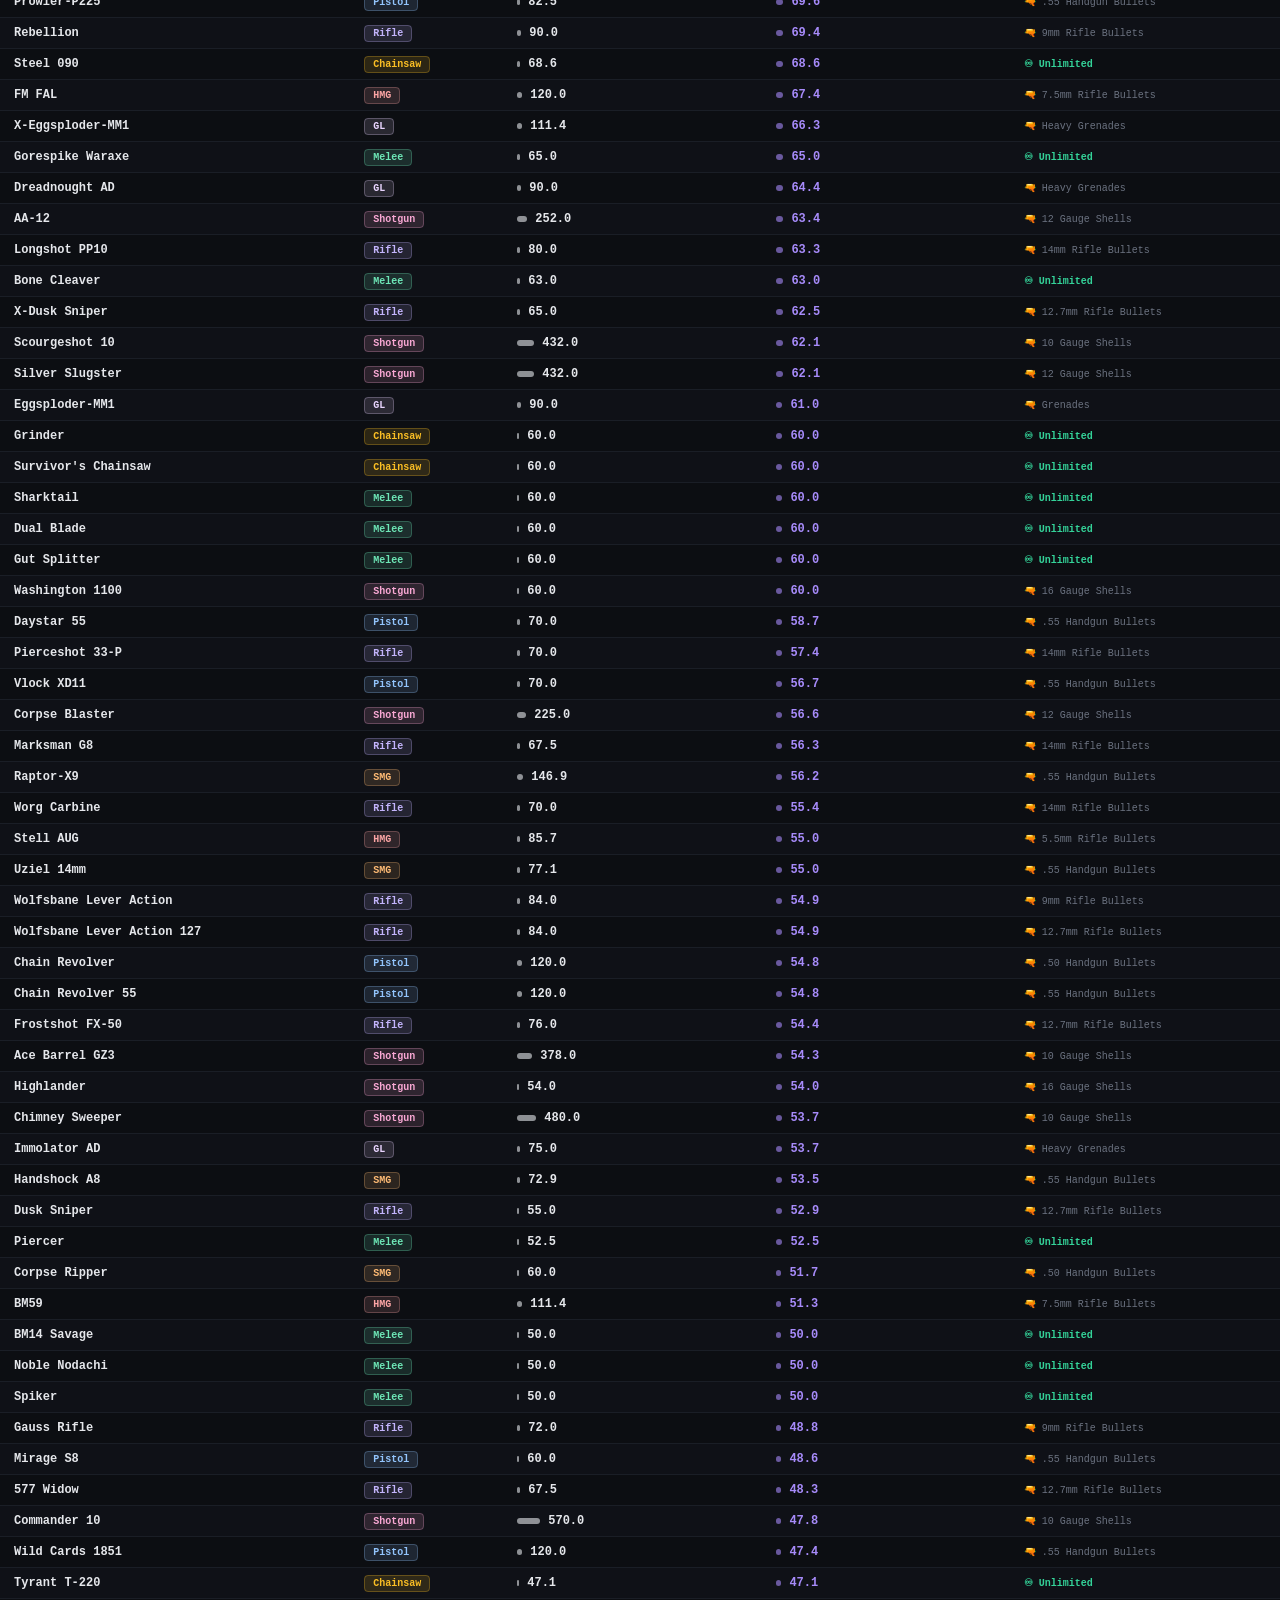
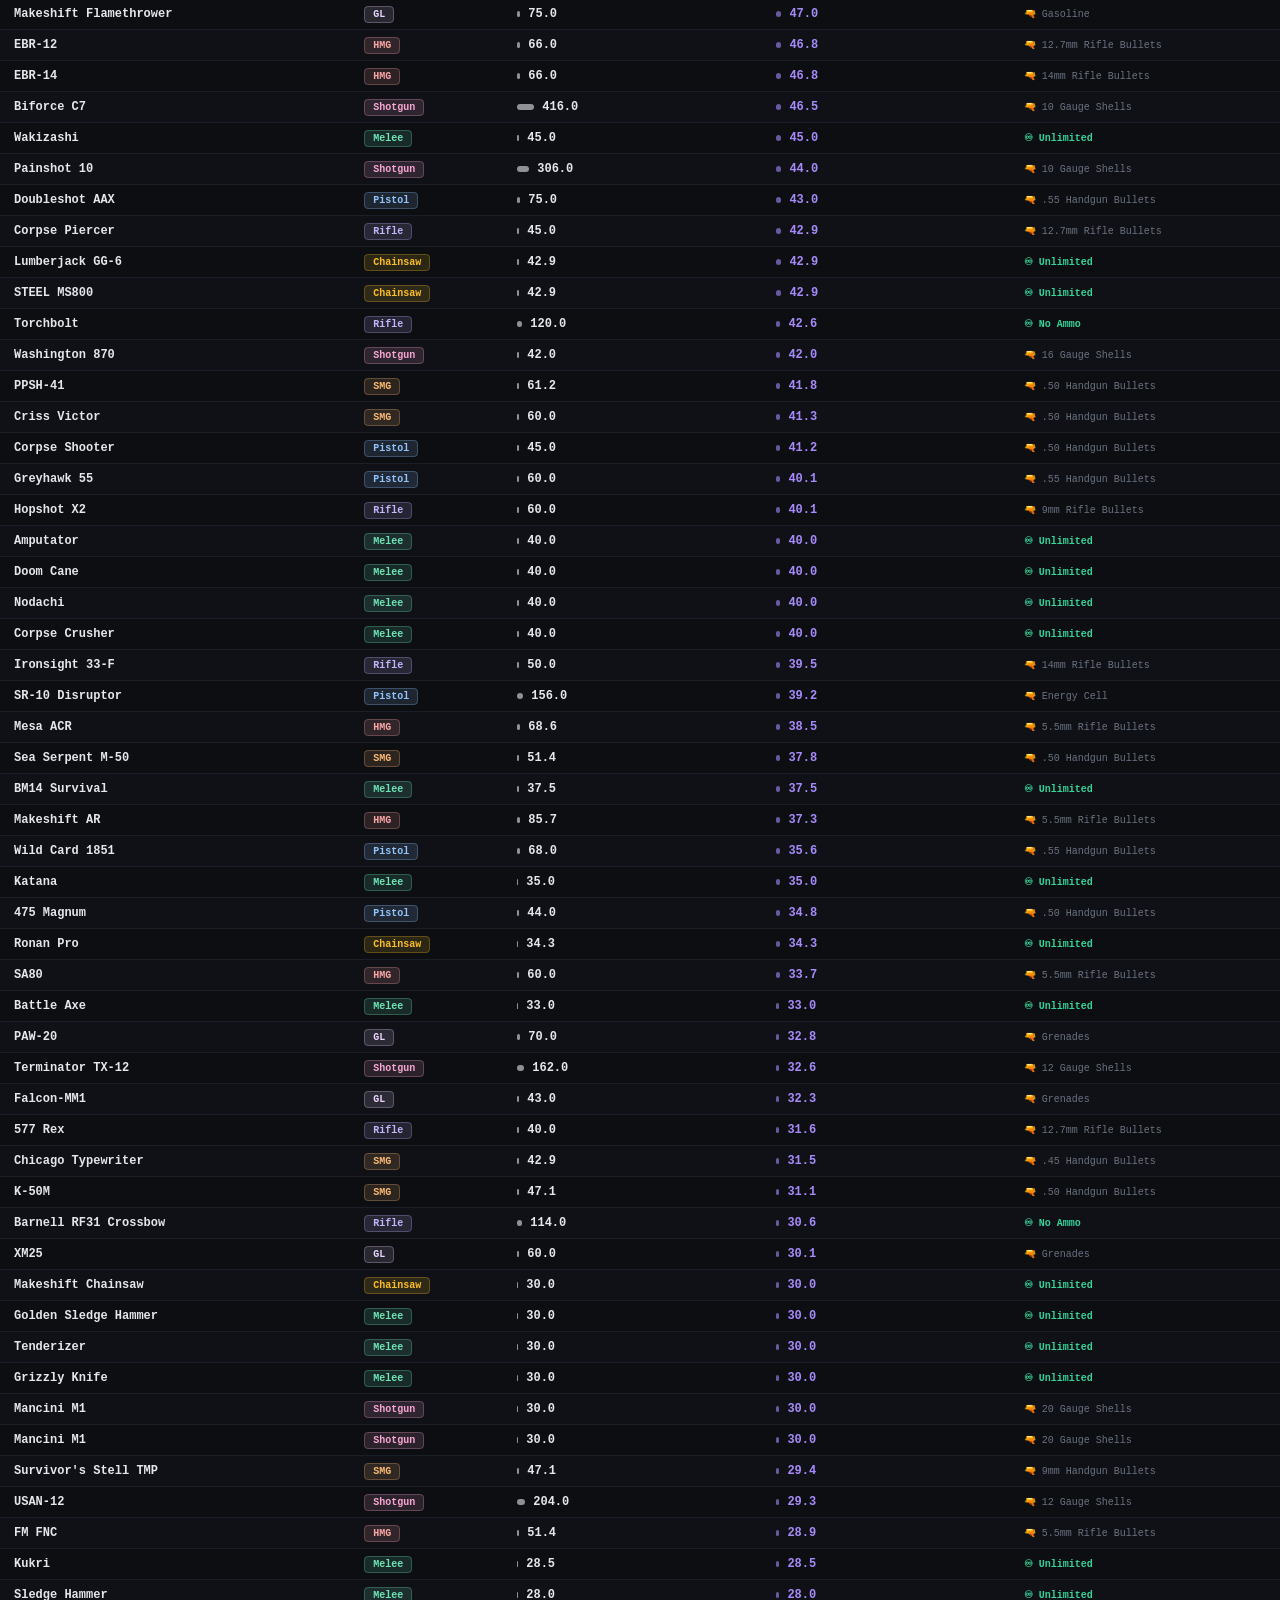
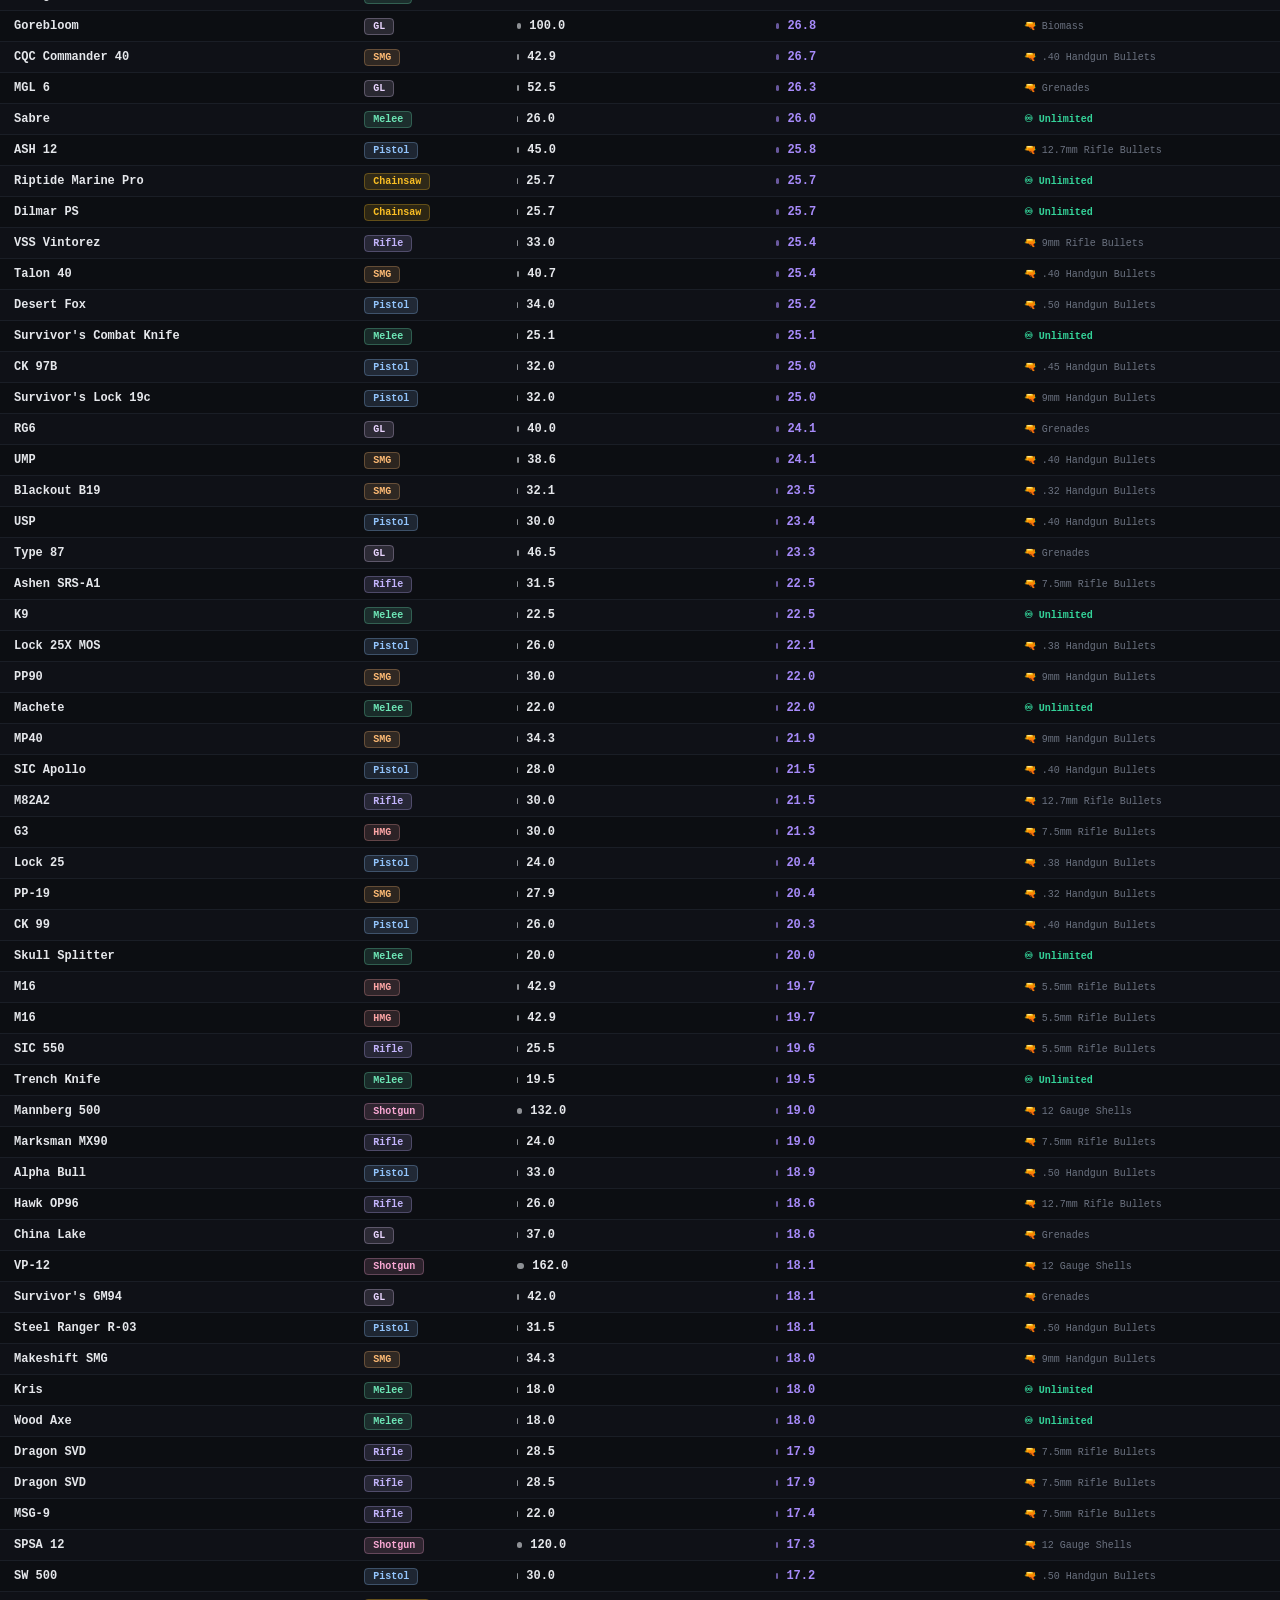
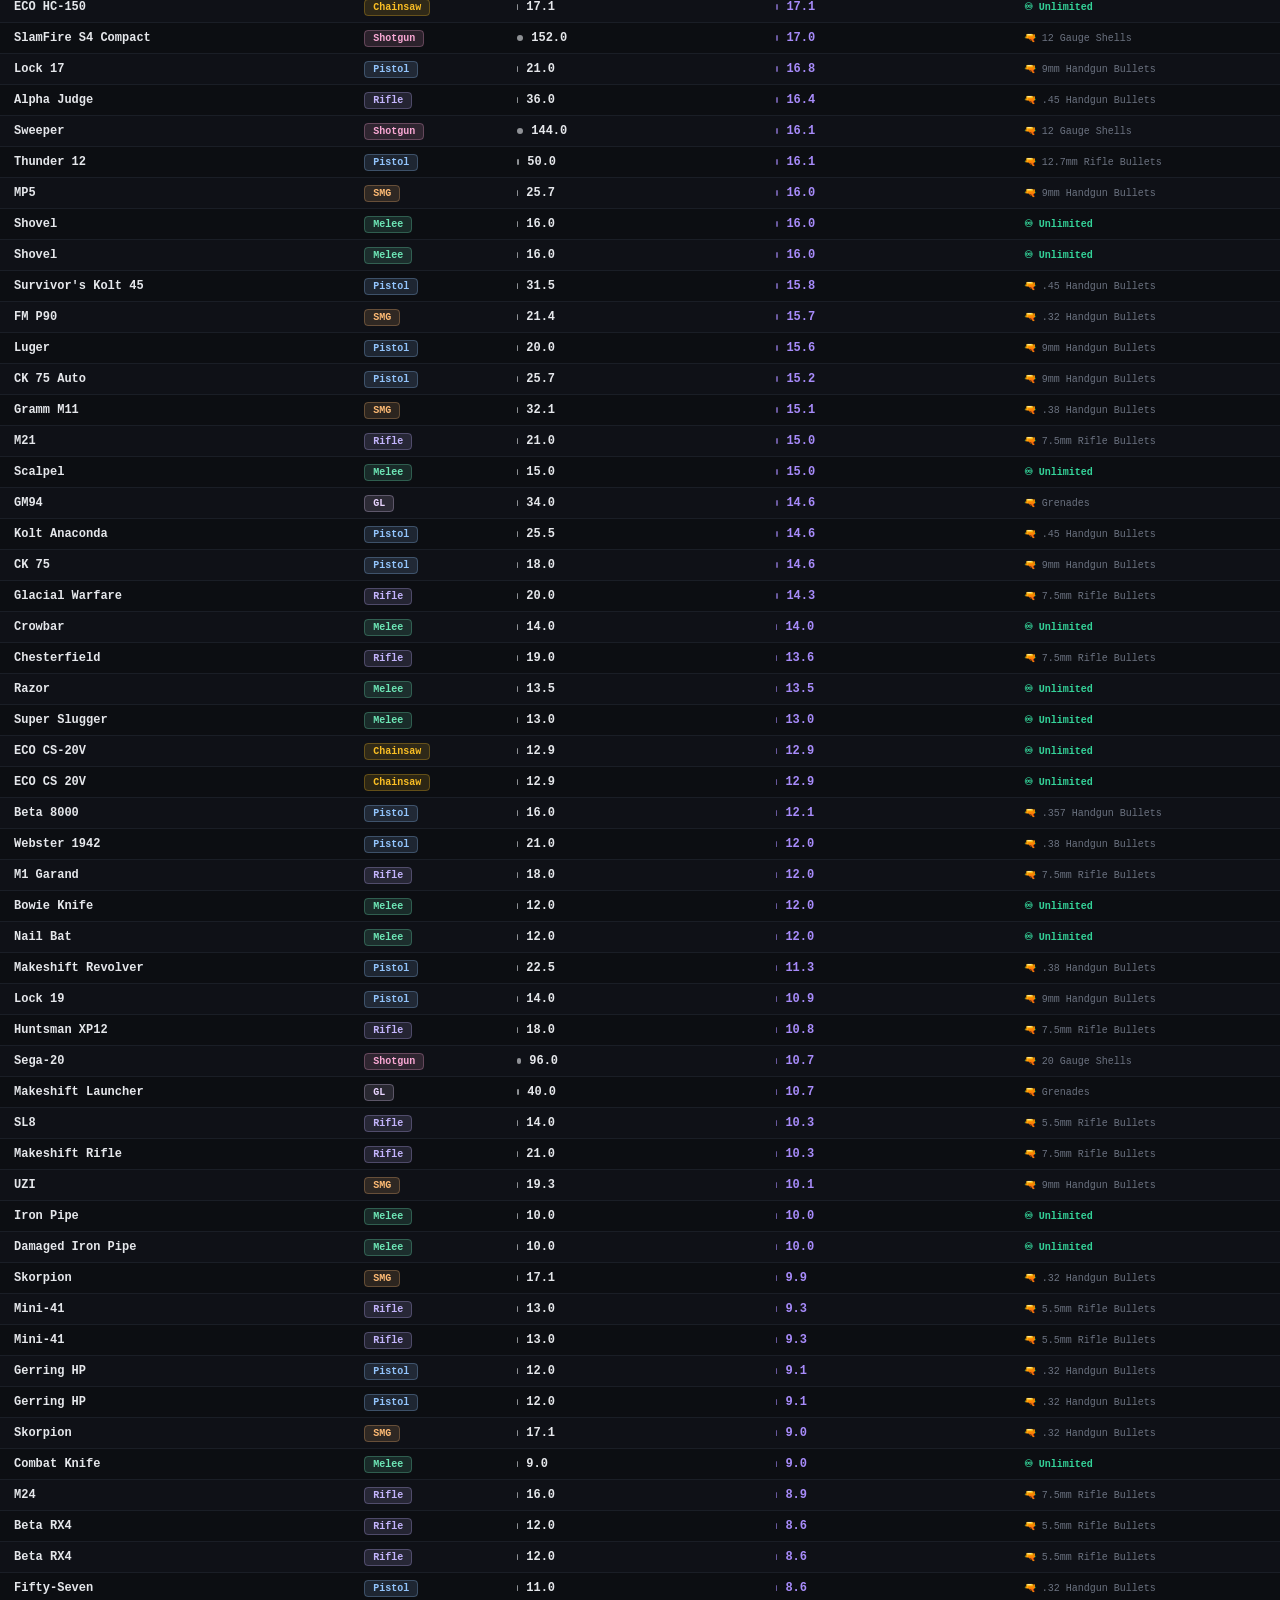
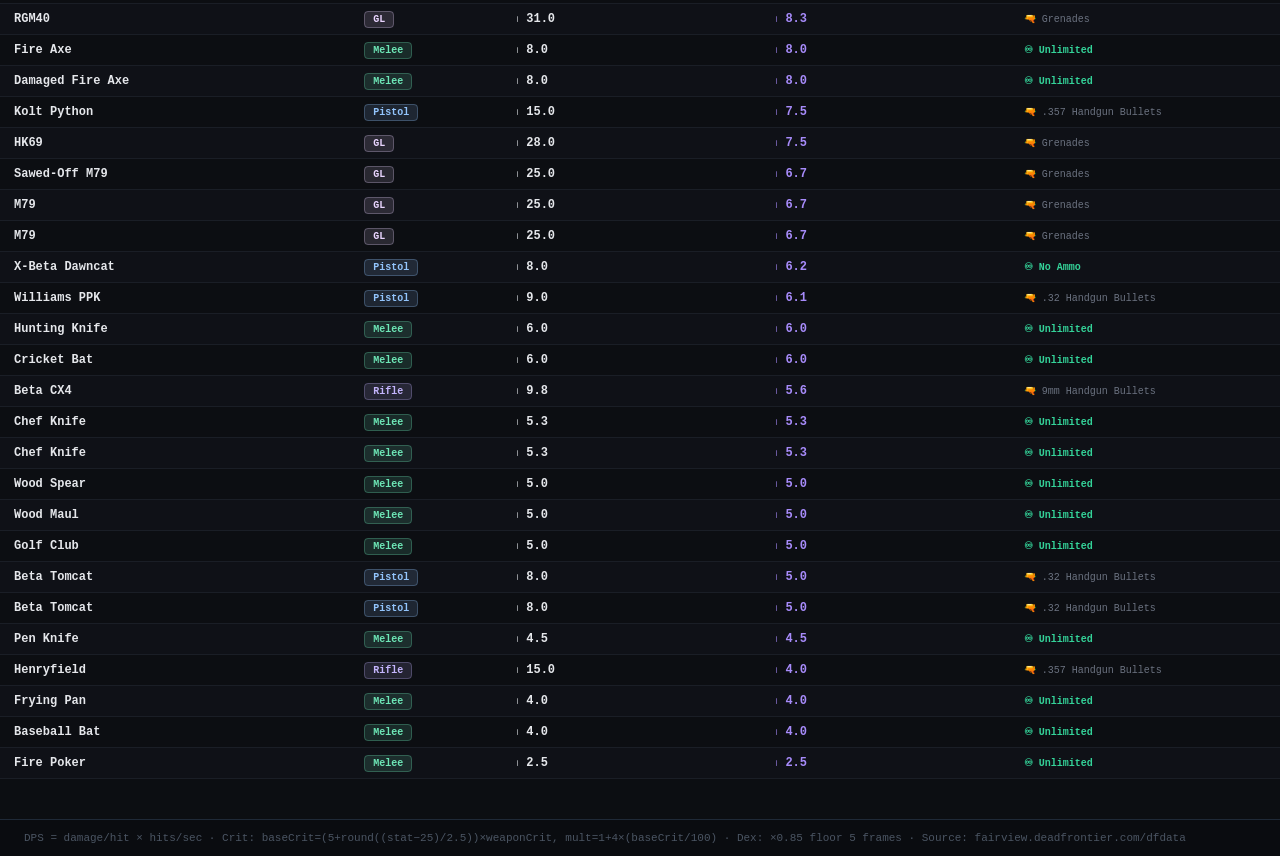
==== commit c6c5247c: "(Refator) - Moved filtering logic into their respective columns" ====
--- a/index.html
+++ b/index.html
@@ -1,4 +1,4 @@
-﻿<!DOCTYPE html>
+<!DOCTYPE html>
 <html lang="en">
 <head>
 <meta charset="UTF-8">
@@ -30,20 +30,6 @@
 <!-- ── Filters ────────────────────────────────────────────────── -->
 <div id="filters" class="needs-data">
   <input id="search" placeholder="🔍 Search weapon…" autocomplete="off">
-
-  <div id="type-filters" class="filter-group"></div>
-
-  <div class="filter-group">
-    <button class="btn-filter active" data-ammo="All">All Ammo</button>
-    <button class="btn-filter"        data-ammo="Unlimited">♾ Unlimited</button>
-    <button class="btn-filter"        data-ammo="Ammo">🔫 Requires Ammo</button>
-  </div>
-
-  <div class="filter-group">
-    <button class="btn-filter active" data-cb="All">All Items</button>
-    <button class="btn-filter"        data-cb="Normal">Normal Only</button>
-    <button class="btn-filter"        data-cb="Special">★ Special</button>
-  </div>
 
   <div style="display:flex;align-items:center;gap:8px;font-size:11px;white-space:nowrap">
     <span style="color:var(--text-dim)">Reload</span>
@@ -100,11 +86,11 @@
   <table id="weapons-table">
     <thead>
       <tr>
-        <th class="sortable" data-col="name">Weapon Name<span class="sort-icon" id="si-name">↕</span></th>
-        <th>Type</th>
+        <th class="sortable" id="th-name" data-col="name">Weapon Name<span class="sort-icon" id="si-name">↕</span></th>
+        <th id="th-type">Type</th>
         <th class="sortable" data-col="base">Base DPS<span class="sort-icon" id="si-base">↕</span></th>
         <th class="sortable" data-col="sustained">Sustained<span class="sort-icon" id="si-sustained">↕</span></th>
-        <th class="sortable" data-col="unlimited">Ammo<span class="sort-icon" id="si-unlimited">↕</span></th>
+        <th class="sortable" id="th-ammo" data-col="unlimited">Ammo<span class="sort-icon" id="si-unlimited">↕</span></th>
       </tr>
     </thead>
     <tbody id="table-body"></tbody>
@@ -116,6 +102,6 @@
   DPS = damage/hit × hits/sec · Crit: baseCrit=(5+round((stat−25)/2.5))×weaponCrit, mult=1+4×(baseCrit/100) · Dex: ×0.85 floor 5 frames · Source: fairview.deadfrontier.com/dfdata
 </div>
 
-<script type="module" src="app.js?v=2"></script>
+<script type="module" src="app.js?v=3"></script>
 </body>
 </html>
--- a/style.css
+++ b/style.css
@@ -264,6 +264,55 @@
   background: #0a0c10;
 }
 
+/* ── Column filter button (injected into <th>) ── */
+.cf-btn {
+  background: transparent;
+  border: none;
+  color: var(--text-dim2);
+  cursor: pointer;
+  font-size: 10px;
+  padding: 0 3px;
+  margin-left: 4px;
+  vertical-align: middle;
+  line-height: 1;
+  border-radius: 3px;
+  transition: color .12s;
+}
+.cf-btn:hover     { color: var(--text-hi); }
+.cf-btn.open      { color: var(--text-hi); }
+.cf-btn.cf-active { font-weight: 700; }
+
+/* ── Column filter dropdown panel (appended to <body>, fixed position) ── */
+.cf-panel {
+  display: none;
+  position: fixed;
+  z-index: 200;
+  background: #1a1d26;
+  border: 1px solid var(--border2);
+  border-radius: 6px;
+  padding: 6px;
+  min-width: 140px;
+  box-shadow: 0 8px 24px #00000066;
+  display: none;
+}
+.cf-opt {
+  display: block;
+  width: 100%;
+  background: transparent;
+  border: 1px solid transparent;
+  border-radius: 4px;
+  color: var(--text-dim);
+  font-family: var(--font-mono);
+  font-size: 11px;
+  padding: 5px 10px;
+  text-align: left;
+  cursor: pointer;
+  transition: background .1s, color .1s;
+  white-space: nowrap;
+}
+.cf-opt:hover  { background: var(--bg3); color: var(--text-hi); }
+.cf-opt.active { font-weight: 700; }
+
 /* hide sections until loaded */
 .needs-data { display: none; }
 
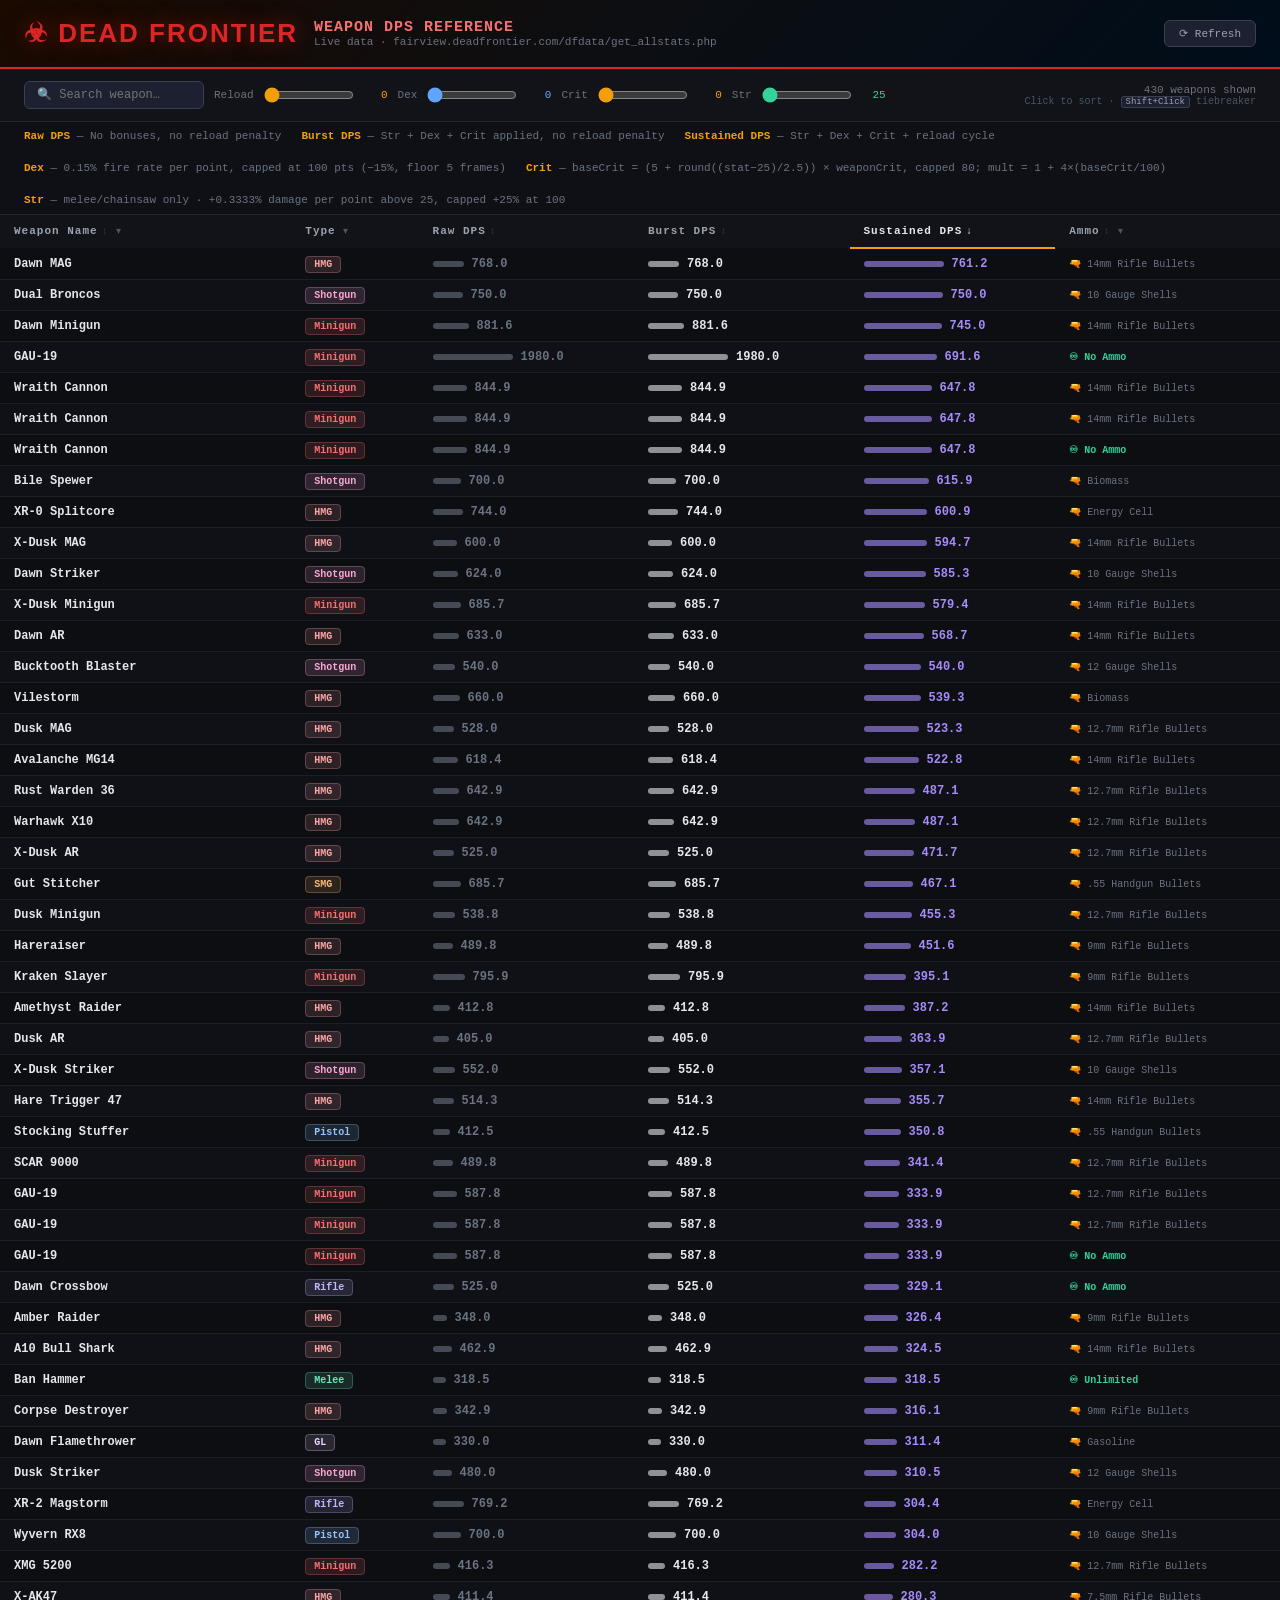
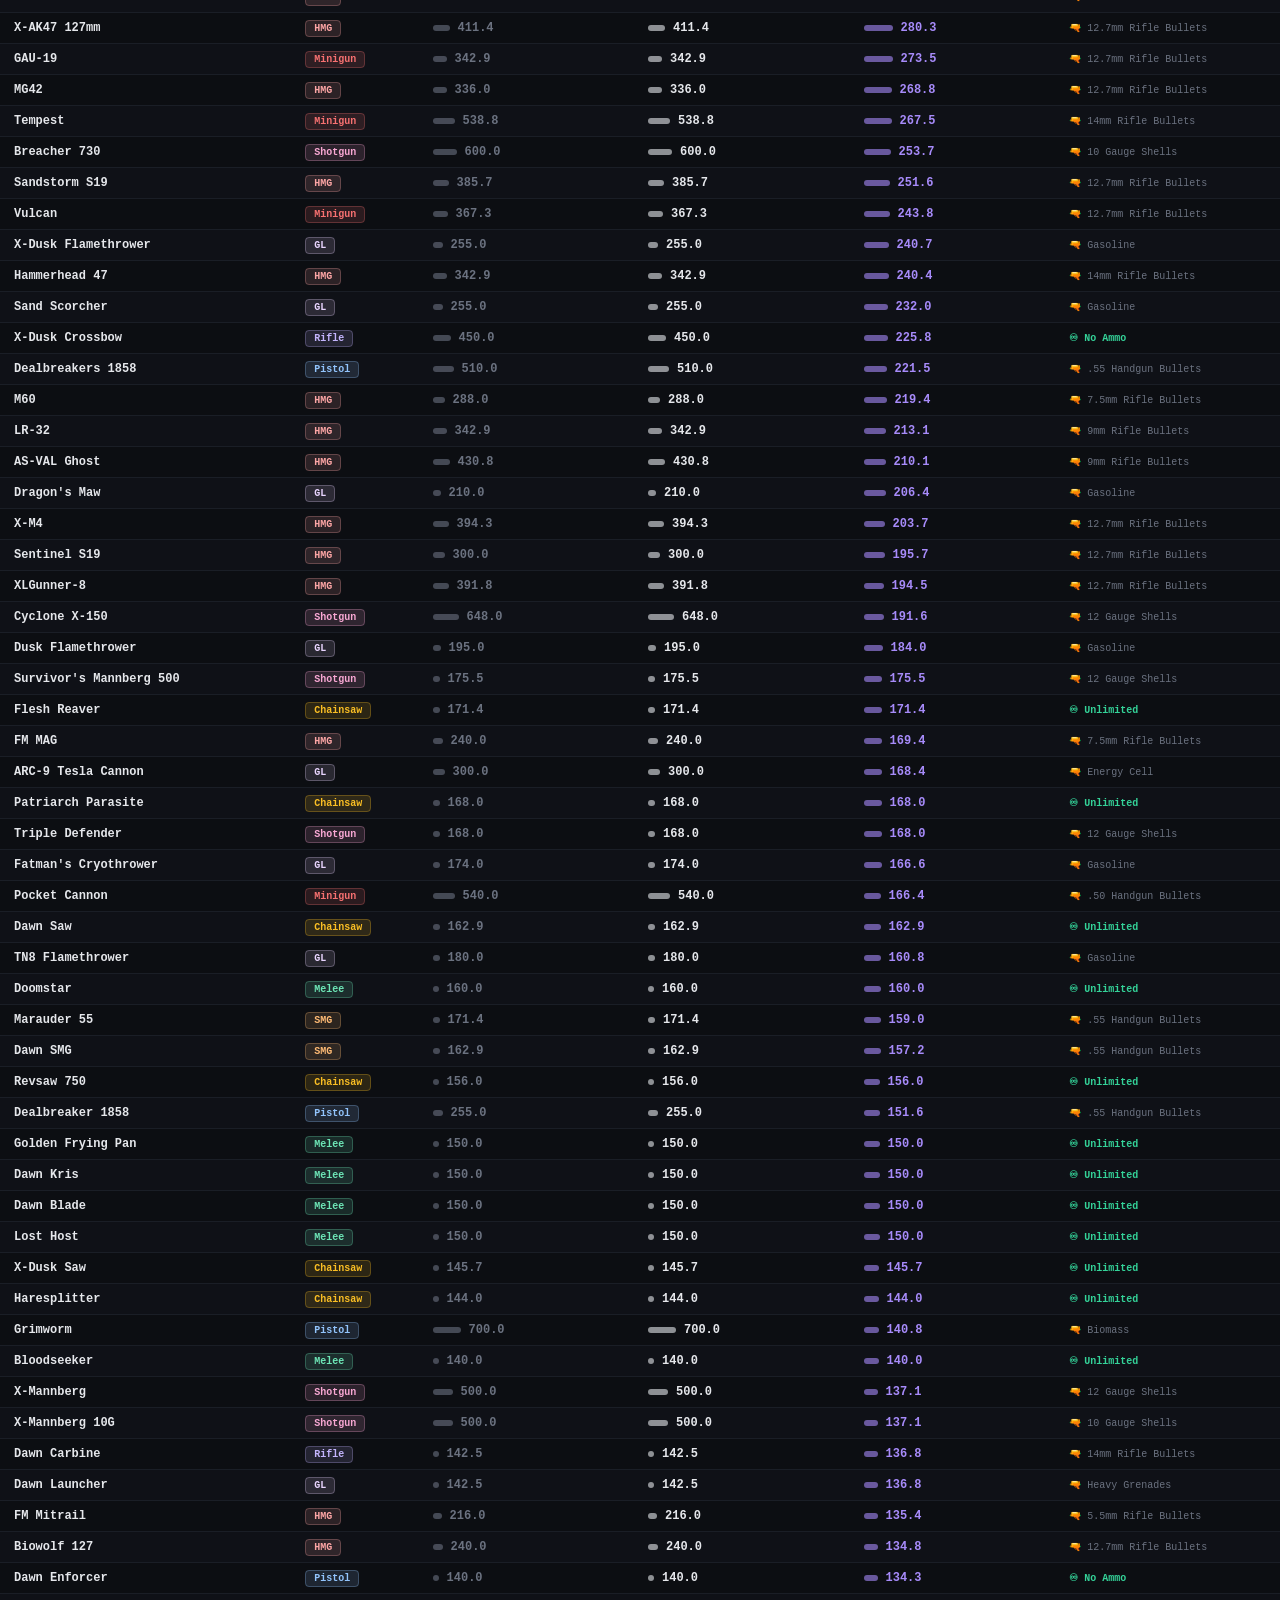
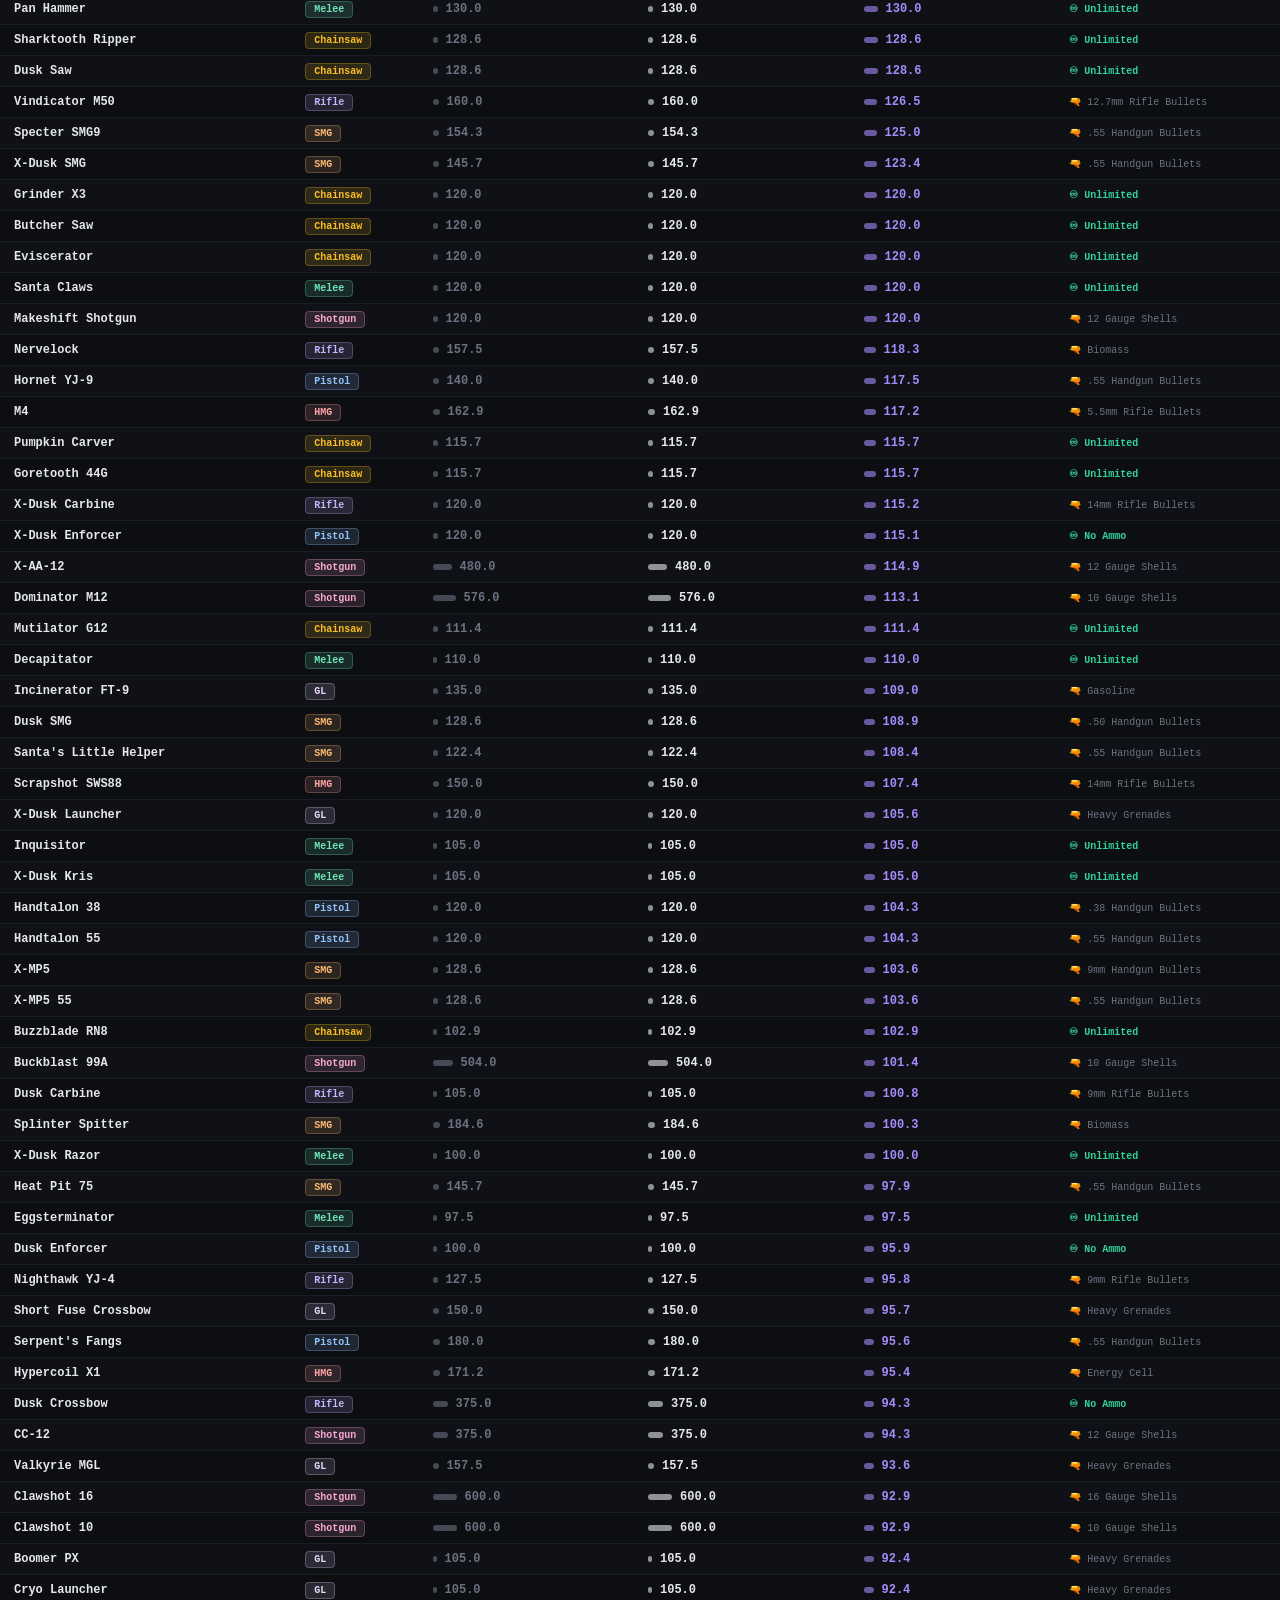
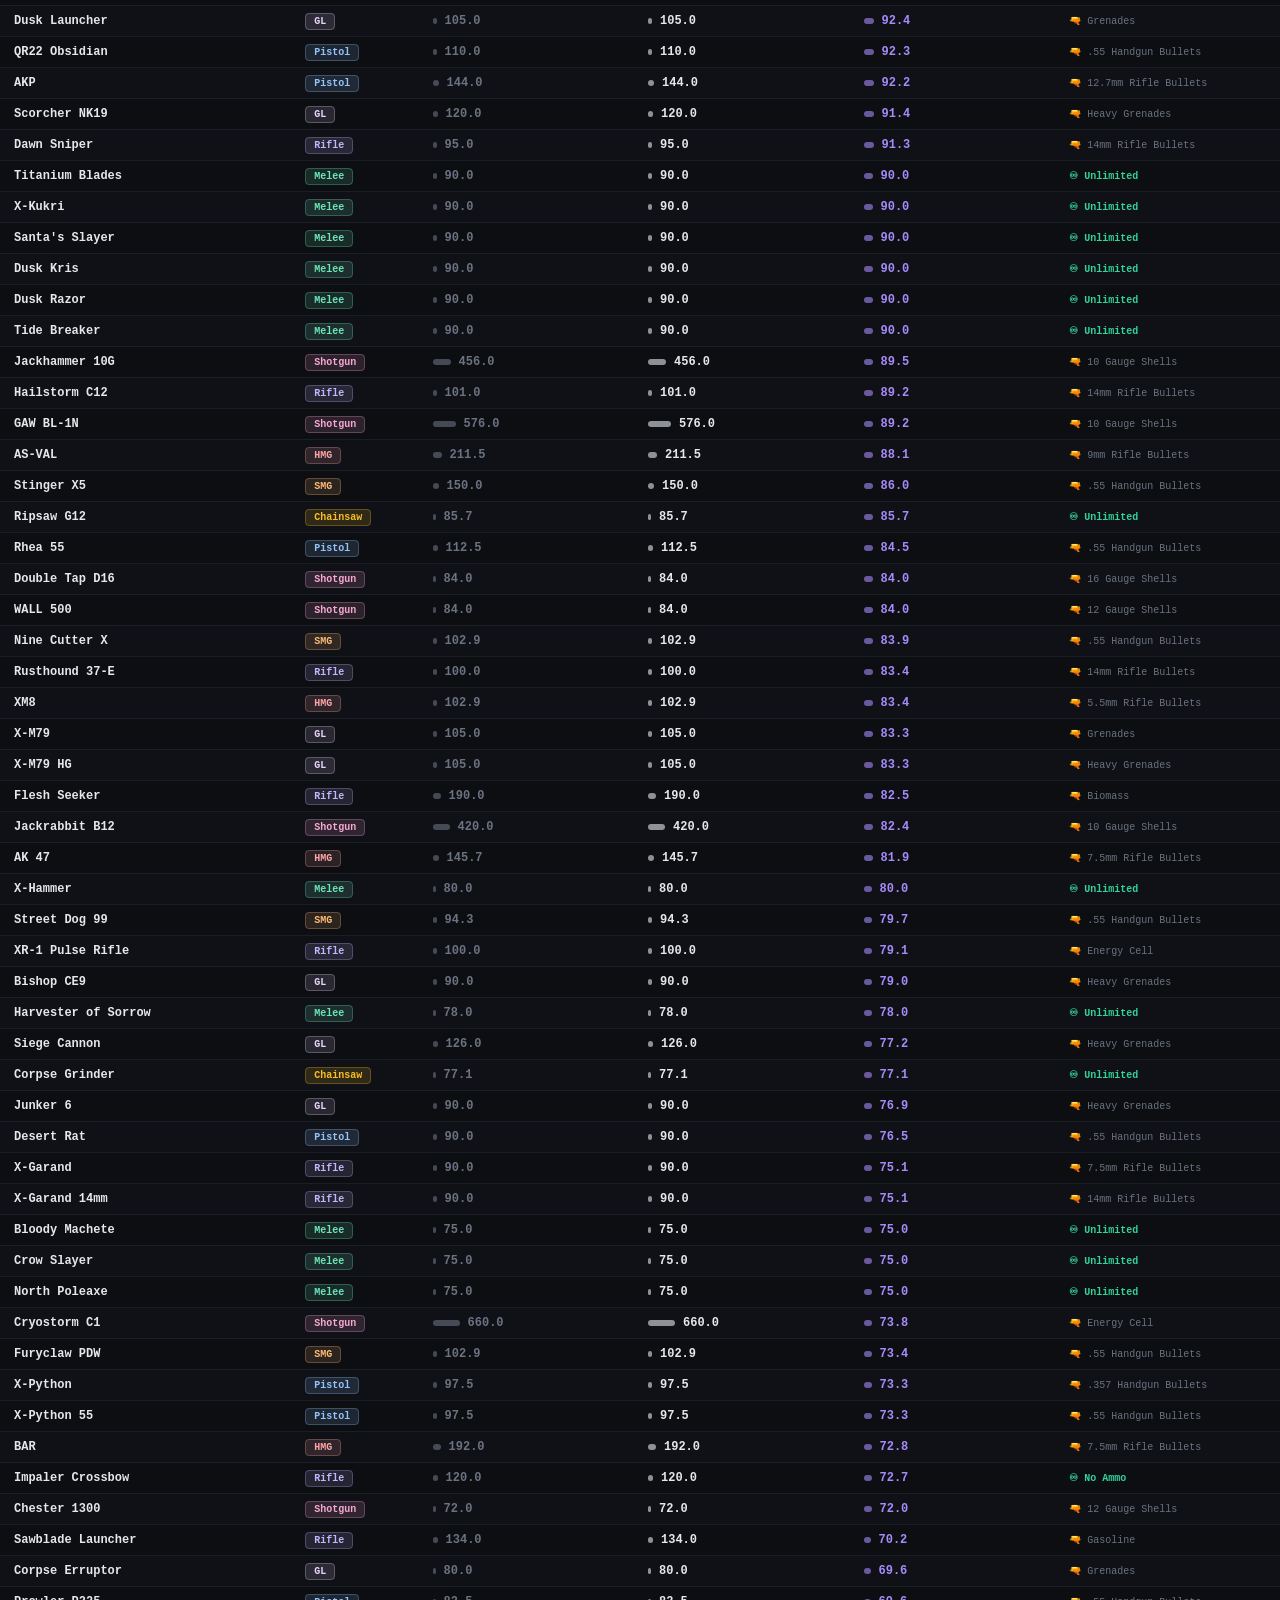
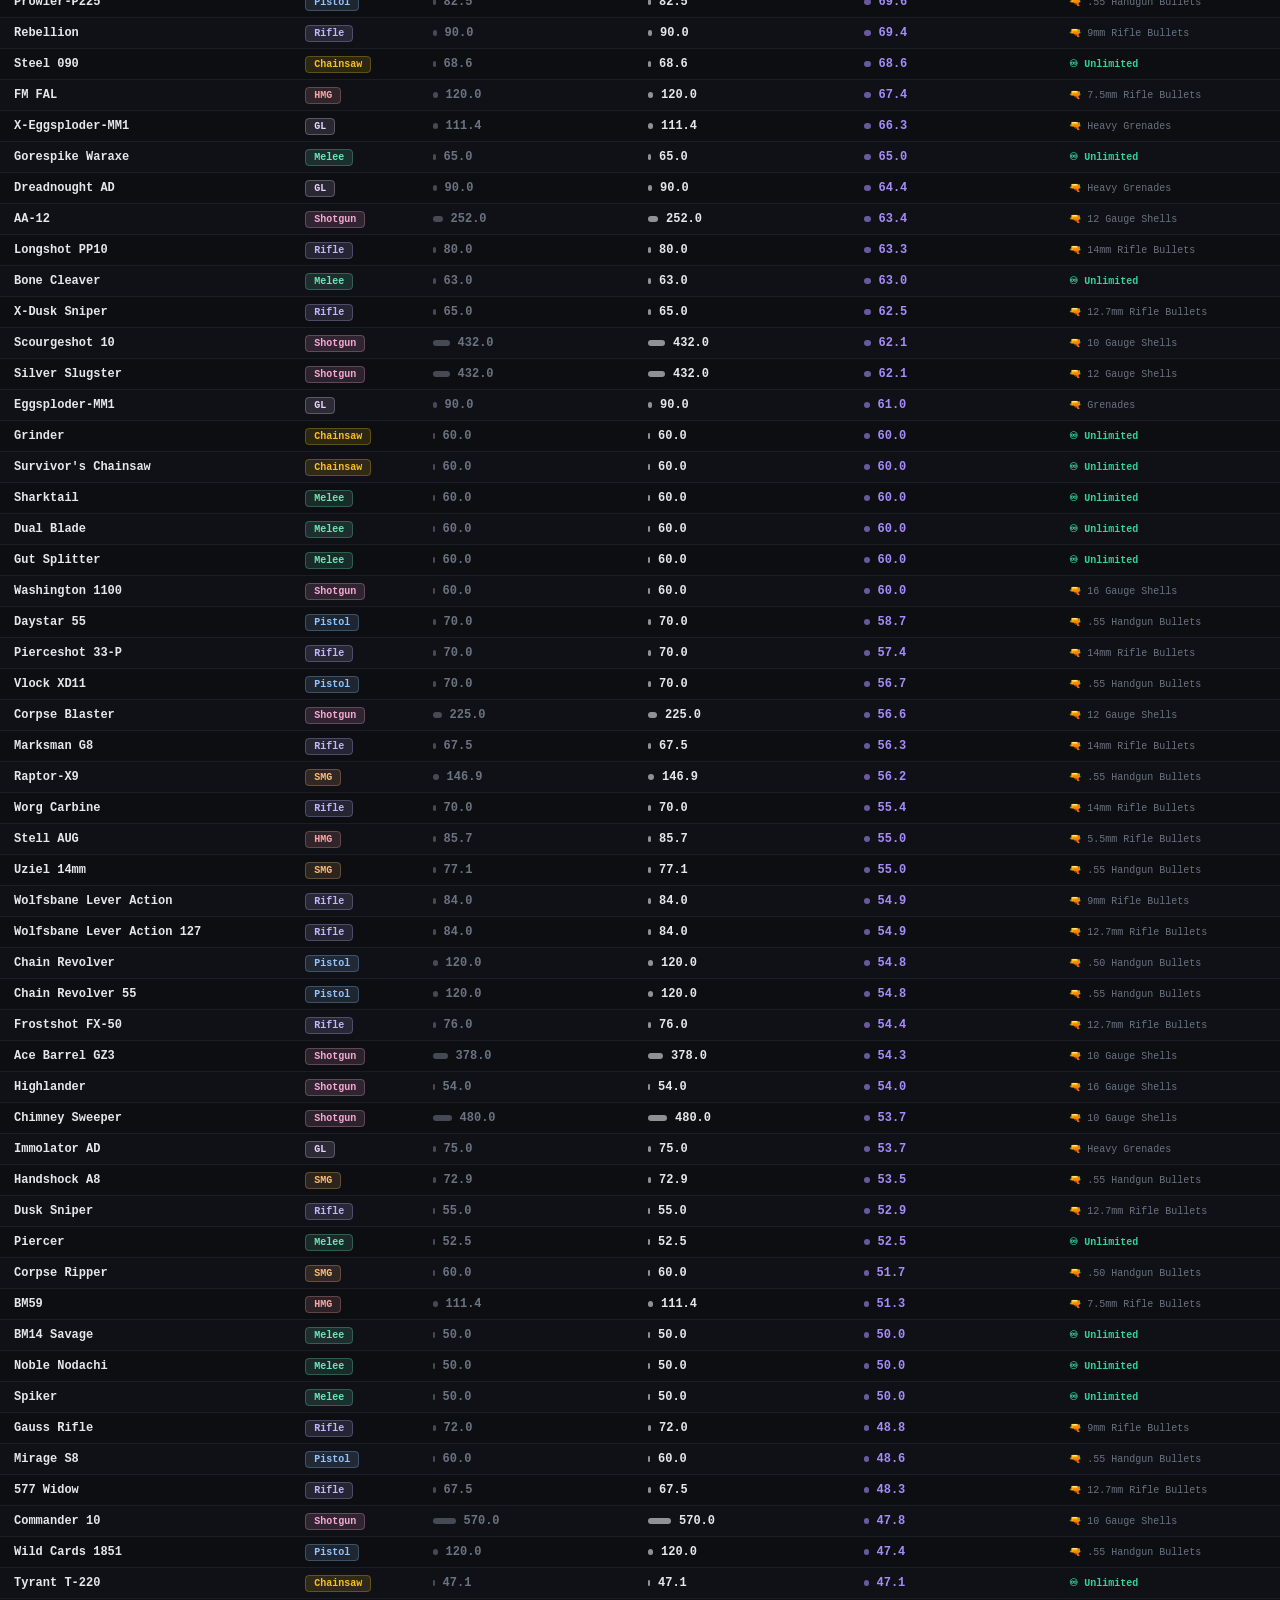
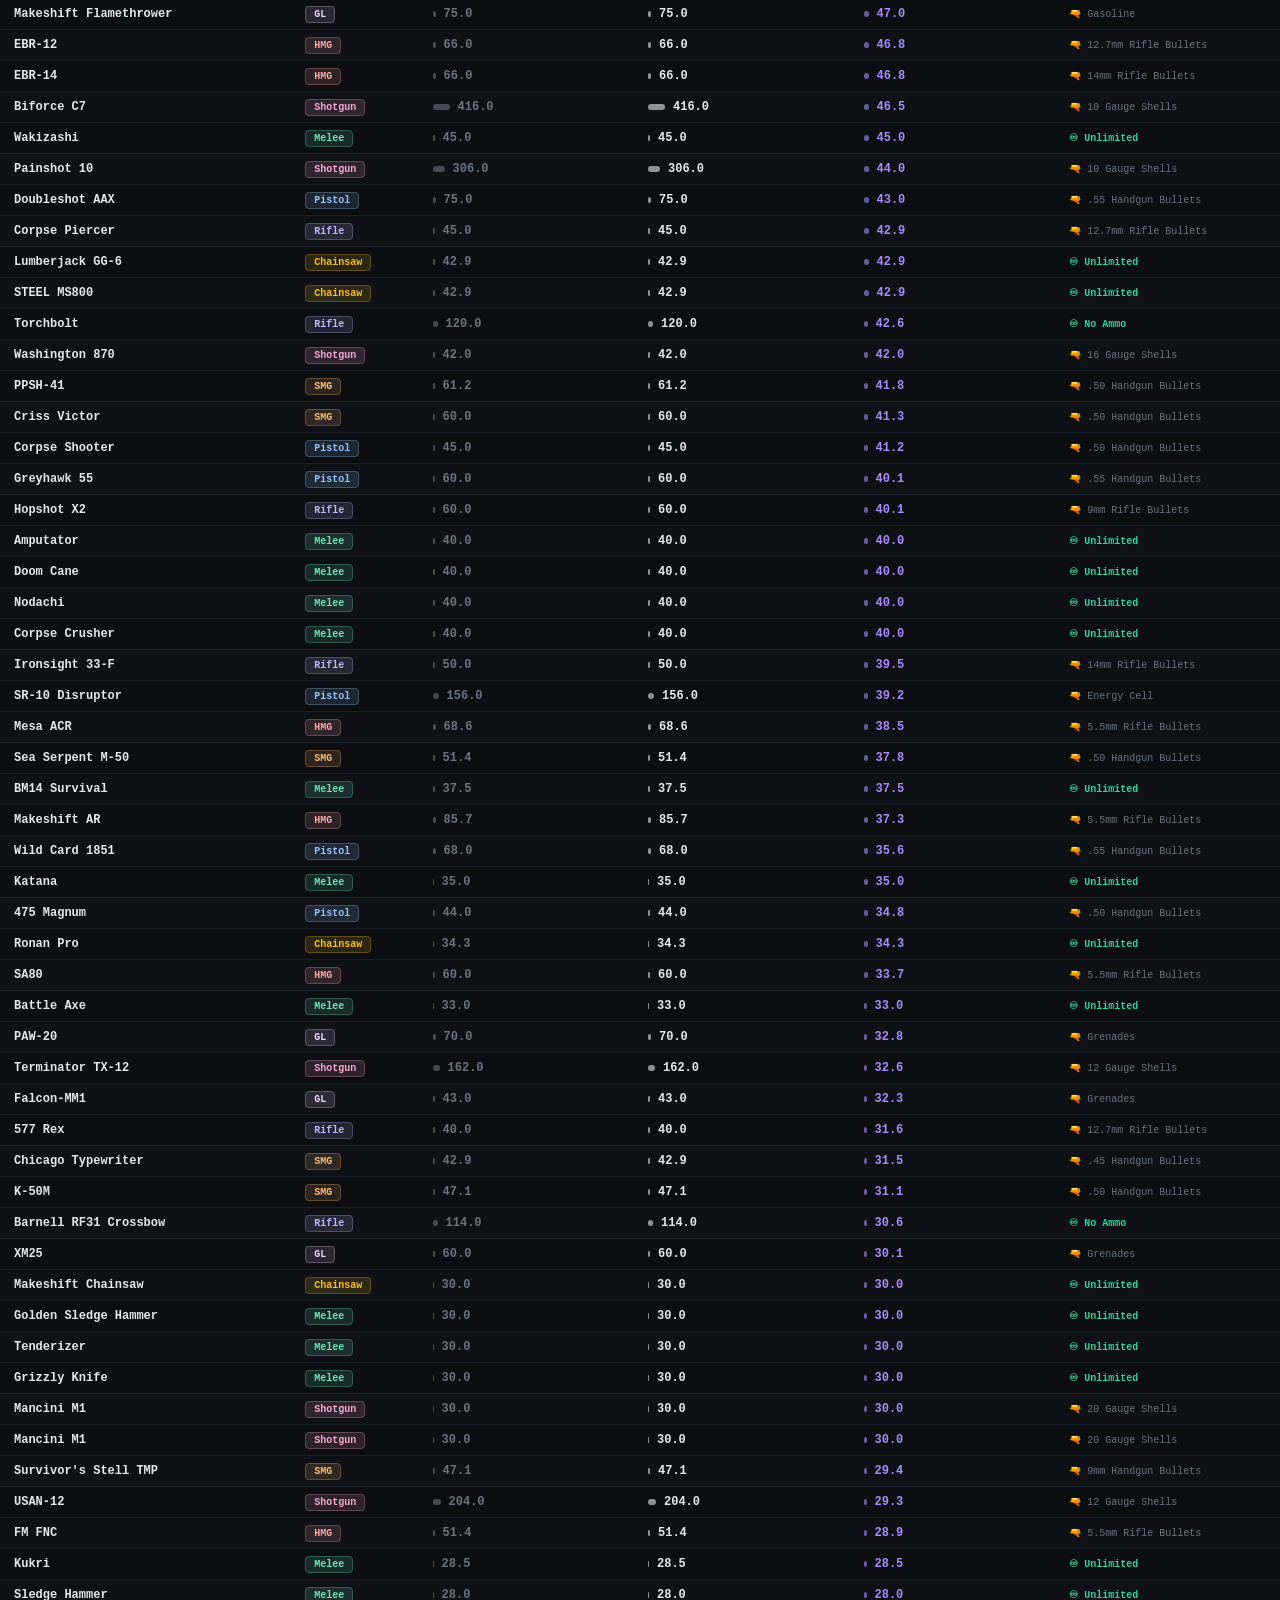
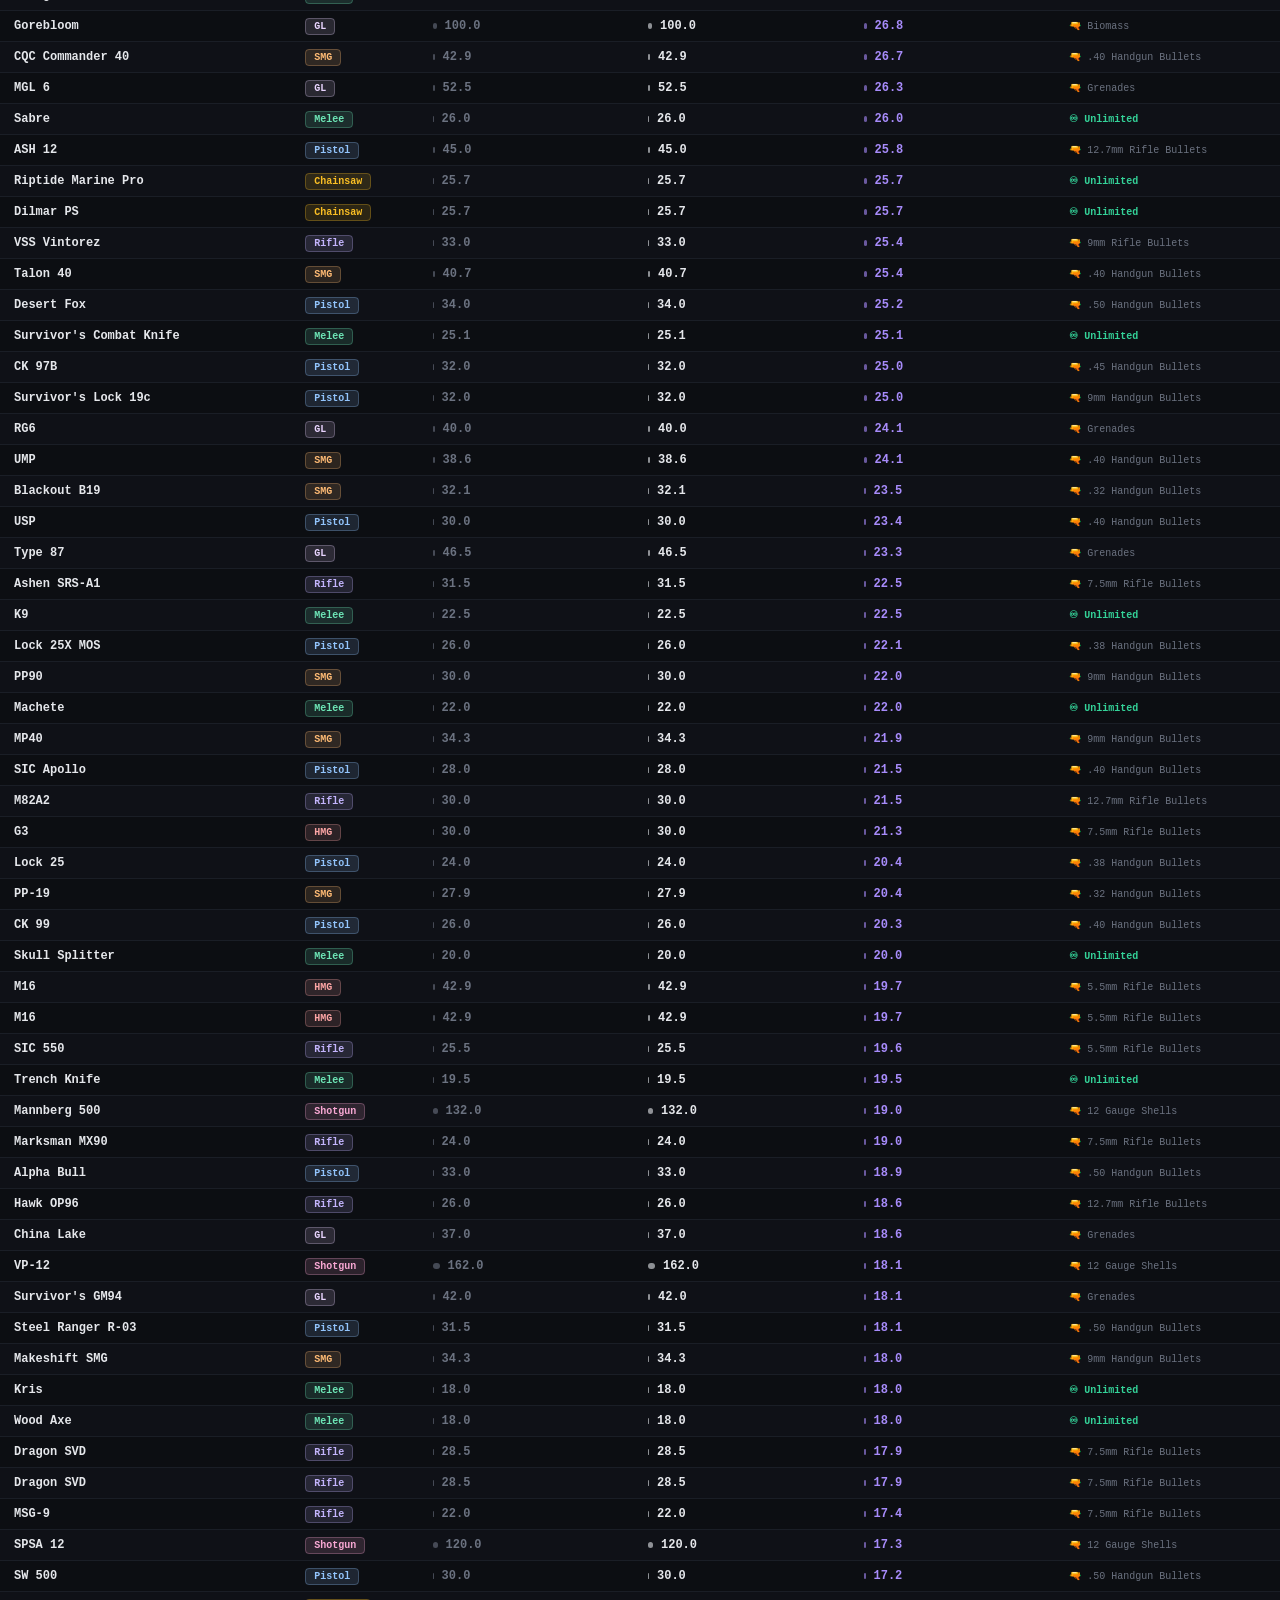
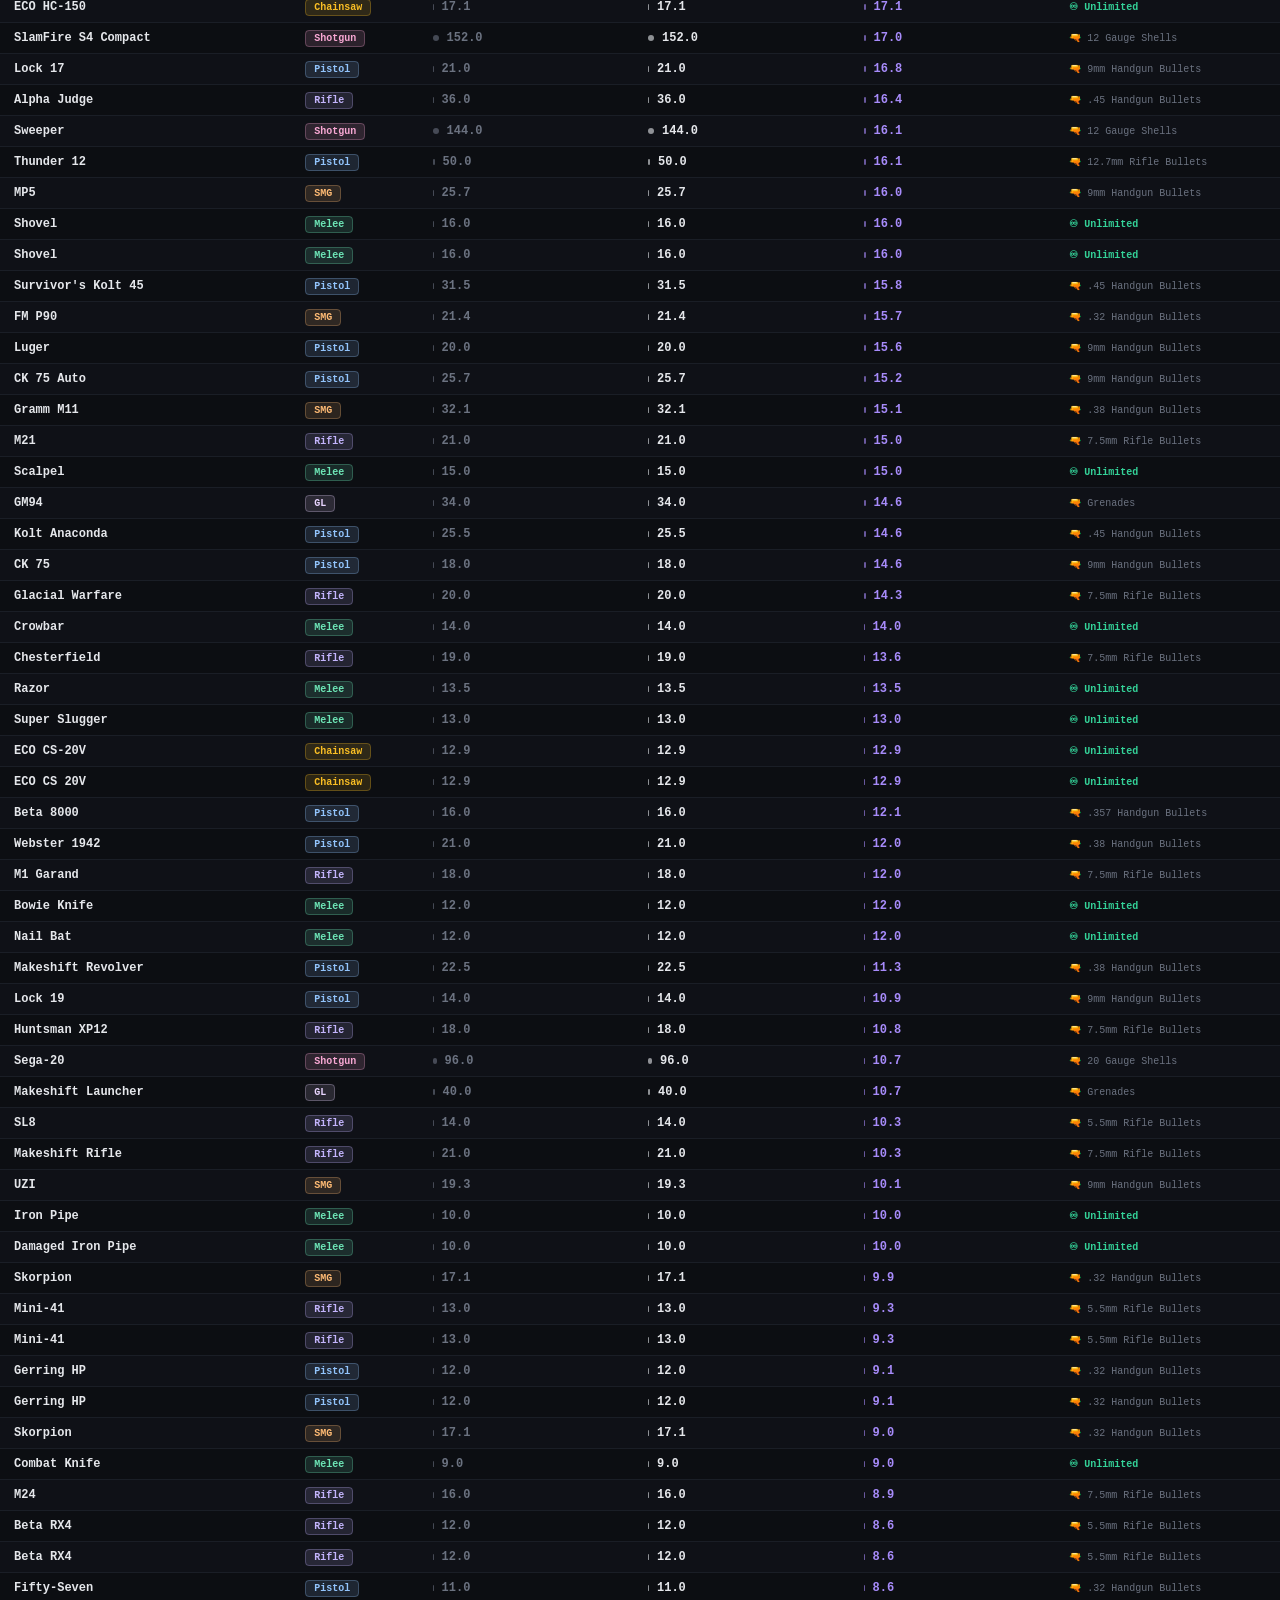
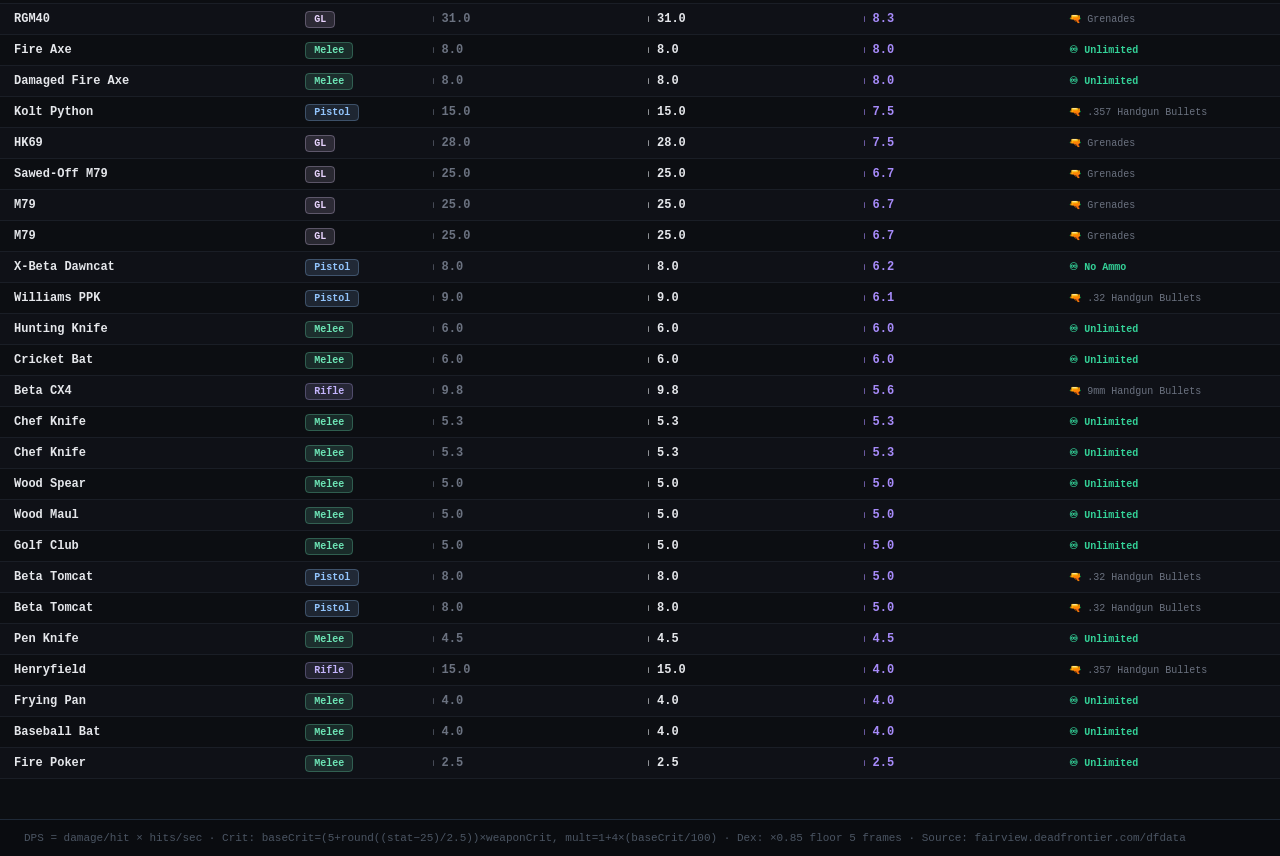
==== commit ed7aab1d: "(Feature/Refactor) - Clarified DPSs columns for better understanding" ====
--- a/index.html
+++ b/index.html
@@ -4,7 +4,7 @@
 <meta charset="UTF-8">
 <meta name="viewport" content="width=device-width, initial-scale=1.0">
 <title>Dead Frontier — Weapon DPS Reference</title>
-<link rel="stylesheet" href="style.css">
+<link rel="stylesheet" href="style.css?v=3">
 </head>
 <body>
 
@@ -74,8 +74,9 @@
 
 <!-- ── Legend ─────────────────────────────────────────────────── -->
 <div id="legend" class="needs-data">
-  <div><span class="legend-key">Base DPS</span><span class="legend-desc"> — Burst, no bonuses, no reload penalty</span></div>
-  <div><span class="legend-key">Sustained</span><span class="legend-desc"> — Includes reload + spin delay, scaled by Reload/Dex/Crit sliders</span></div>
+  <div><span class="legend-key">Raw DPS</span><span class="legend-desc"> — No bonuses, no reload penalty</span></div>
+  <div><span class="legend-key">Burst DPS</span><span class="legend-desc"> — Str + Dex + Crit applied, no reload penalty</span></div>
+  <div><span class="legend-key">Sustained DPS</span><span class="legend-desc"> — Str + Dex + Crit + reload cycle</span></div>
   <div><span class="legend-key">Dex</span><span class="legend-desc"> — 0.15% fire rate per point, capped at 100 pts (−15%, floor 5 frames)</span></div>
   <div><span class="legend-key">Crit</span><span class="legend-desc"> — baseCrit = (5 + round((stat−25)/2.5)) × weaponCrit, capped 80; mult = 1 + 4×(baseCrit/100)</span></div>
   <div><span class="legend-key">Str</span><span class="legend-desc"> — melee/chainsaw only · +0.3333% damage per point above 25, capped +25% at 100</span></div>
@@ -88,8 +89,9 @@
       <tr>
         <th class="sortable" id="th-name" data-col="name">Weapon Name<span class="sort-icon" id="si-name">↕</span></th>
         <th id="th-type">Type</th>
-        <th class="sortable" data-col="base">Base DPS<span class="sort-icon" id="si-base">↕</span></th>
-        <th class="sortable" data-col="sustained">Sustained<span class="sort-icon" id="si-sustained">↕</span></th>
+        <th class="sortable" data-col="raw">Raw DPS<span class="sort-icon" id="si-raw">↕</span></th>
+        <th class="sortable" data-col="burst">Burst DPS<span class="sort-icon" id="si-burst">↕</span></th>
+        <th class="sortable" data-col="sustained">Sustained DPS<span class="sort-icon" id="si-sustained">↕</span></th>
         <th class="sortable" id="th-ammo" data-col="unlimited">Ammo<span class="sort-icon" id="si-unlimited">↕</span></th>
       </tr>
     </thead>
@@ -102,6 +104,6 @@
   DPS = damage/hit × hits/sec · Crit: baseCrit=(5+round((stat−25)/2.5))×weaponCrit, mult=1+4×(baseCrit/100) · Dex: ×0.85 floor 5 frames · Source: fairview.deadfrontier.com/dfdata
 </div>
 
-<script type="module" src="app.js?v=3"></script>
+<script type="module" src="app.js?v=5"></script>
 </body>
 </html>
--- a/style.css
+++ b/style.css
@@ -285,15 +285,16 @@
 /* ── Column filter dropdown panel (appended to <body>, fixed position) ── */
 .cf-panel {
   display: none;
-  position: fixed;
+  position: absolute;
   z-index: 200;
   background: #1a1d26;
   border: 1px solid var(--border2);
   border-radius: 6px;
   padding: 6px;
-  min-width: 140px;
+  min-width: 160px;
+  max-height: 60vh;
+  overflow-y: auto;
   box-shadow: 0 8px 24px #00000066;
-  display: none;
 }
 .cf-opt {
   display: block;
@@ -313,6 +314,42 @@
 .cf-opt:hover  { background: var(--bg3); color: var(--text-hi); }
 .cf-opt.active { font-weight: 700; }
 
+.cf-check {
+  display: inline-block;
+  width: 14px;
+  font-size: 10px;
+  color: inherit;
+}
+.cf-count {
+  display: inline-block;
+  background: var(--amber);
+  color: #000;
+  border-radius: 3px;
+  font-size: 9px;
+  font-weight: 700;
+  padding: 0 3px;
+  vertical-align: middle;
+  line-height: 14px;
+}
+.cf-footer {
+  border-top: 1px solid var(--border);
+  margin-top: 4px;
+  padding-top: 4px;
+}
+.cf-clear {
+  background: transparent;
+  border: none;
+  color: var(--text-dim);
+  font-family: var(--font-mono);
+  font-size: 10px;
+  cursor: pointer;
+  padding: 2px 6px;
+  width: 100%;
+  text-align: left;
+  border-radius: 3px;
+}
+.cf-clear:hover { color: #f87171; background: var(--bg3); }
+
 /* hide sections until loaded */
 .needs-data { display: none; }
 
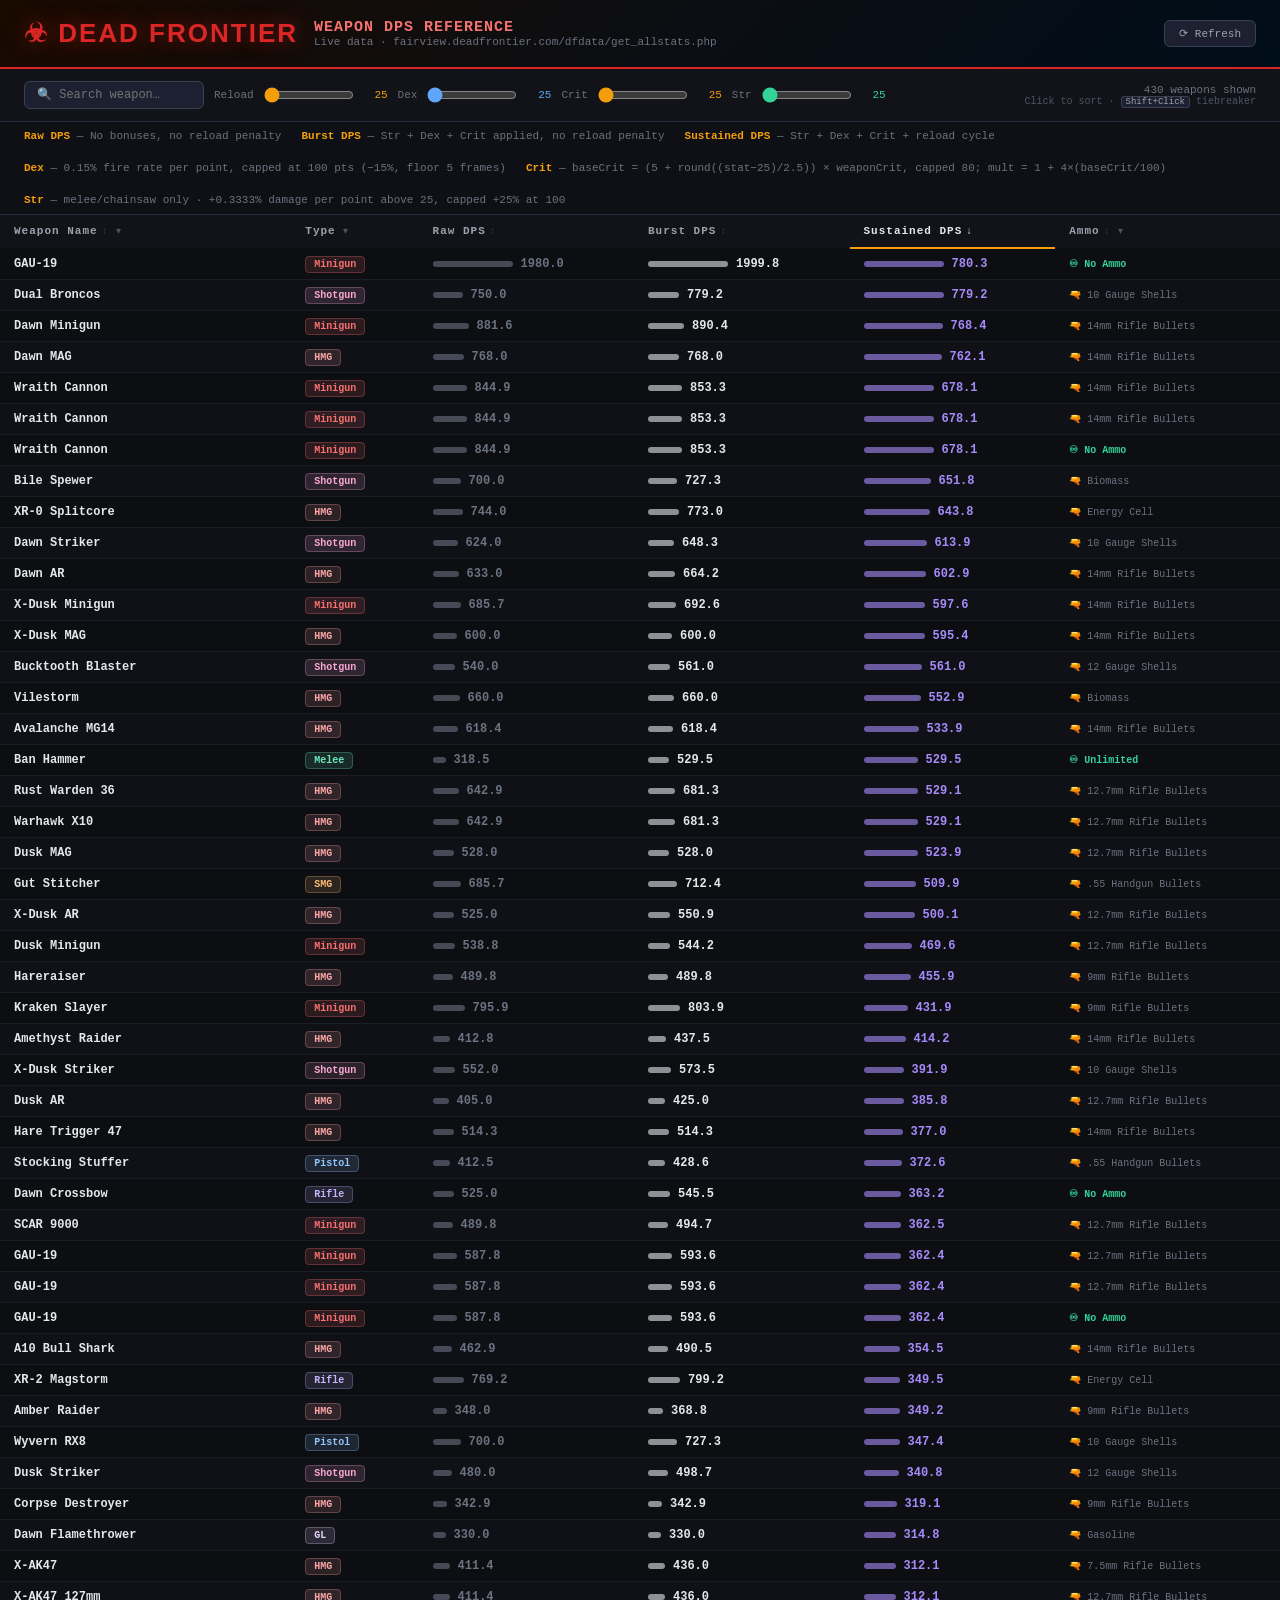
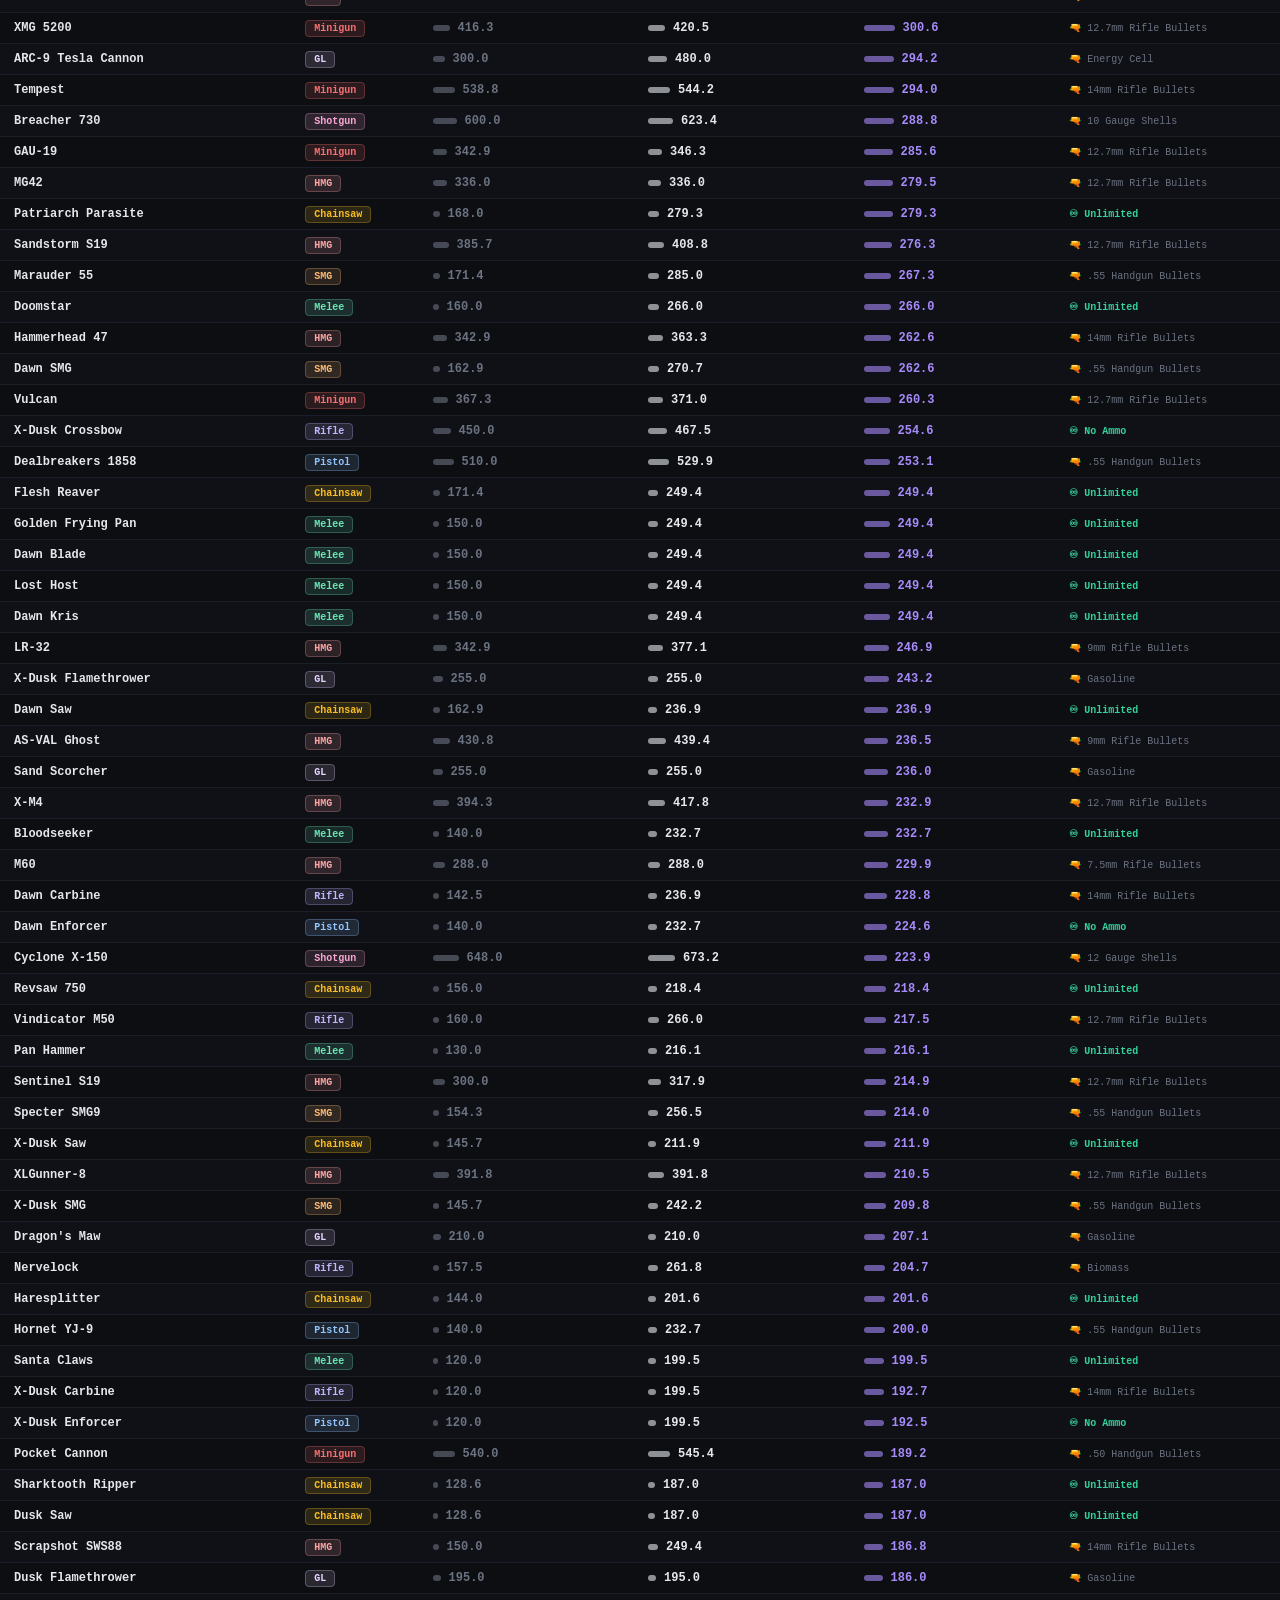
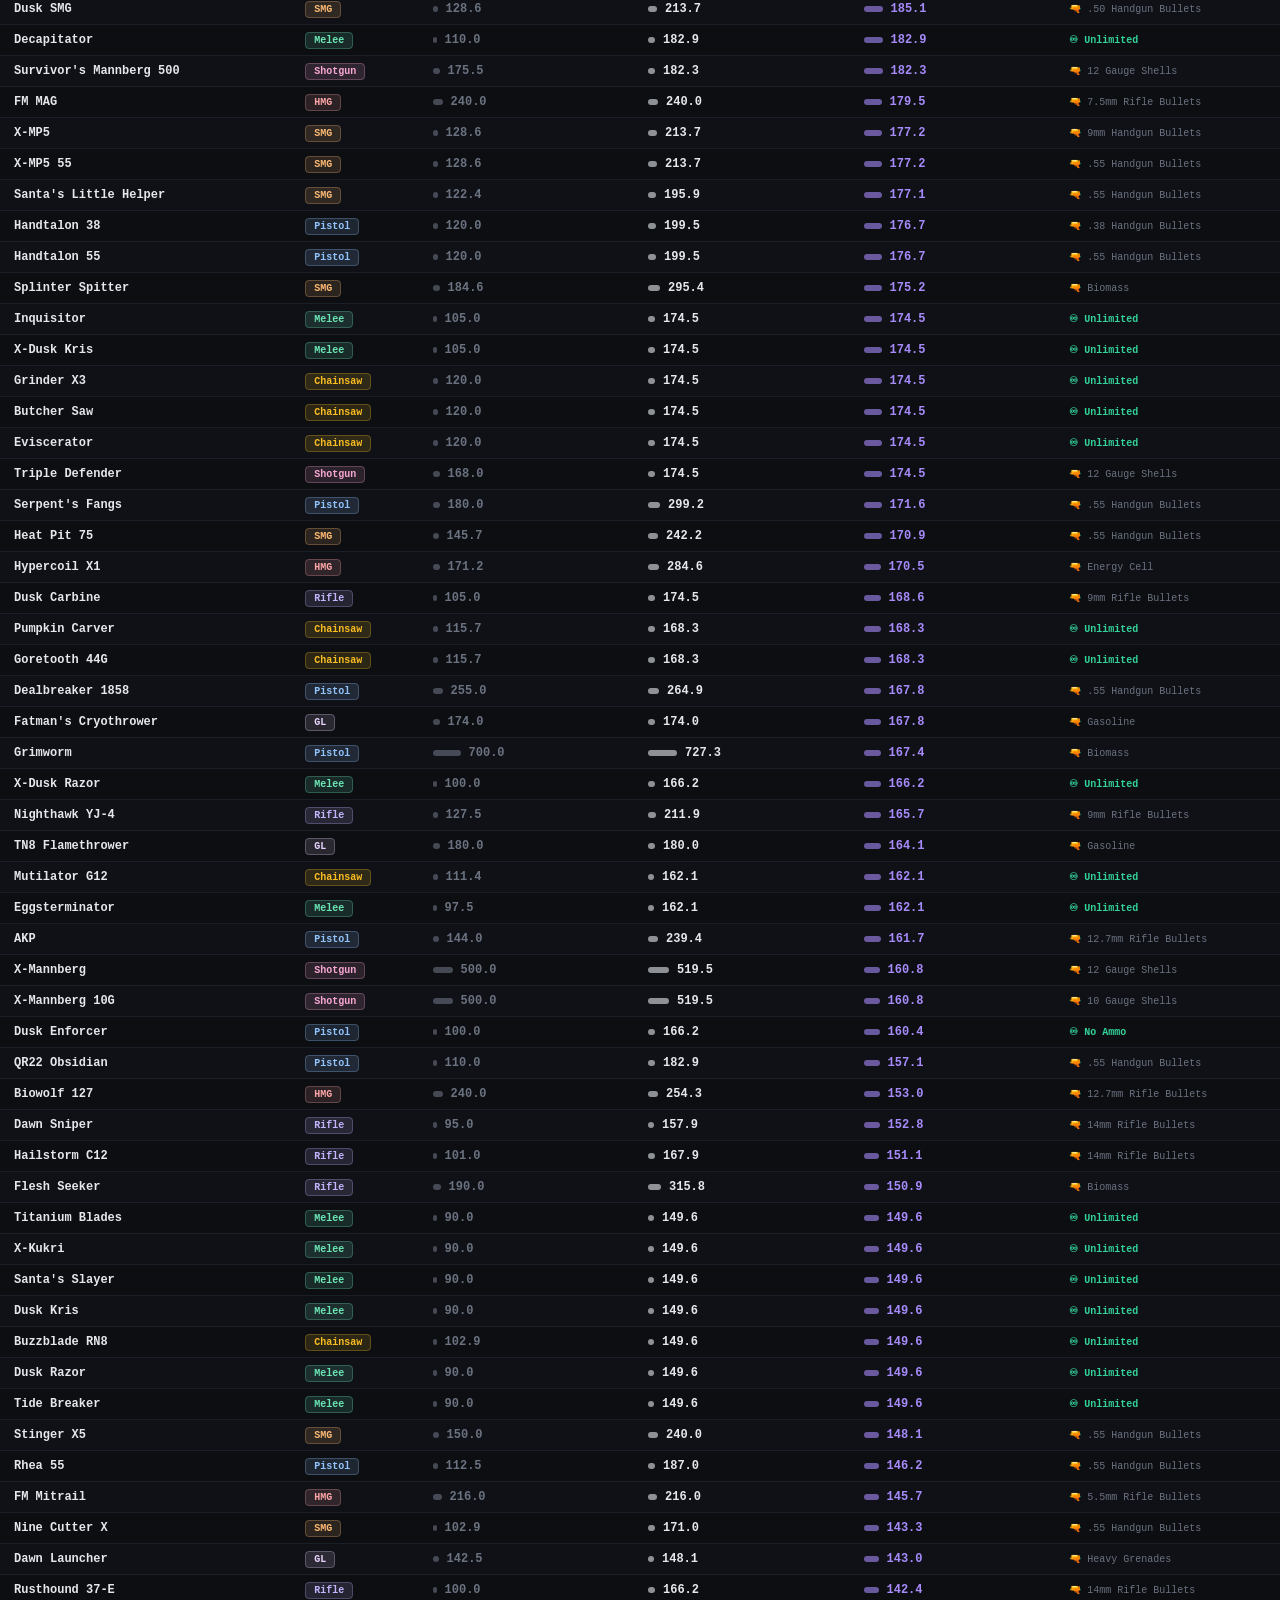
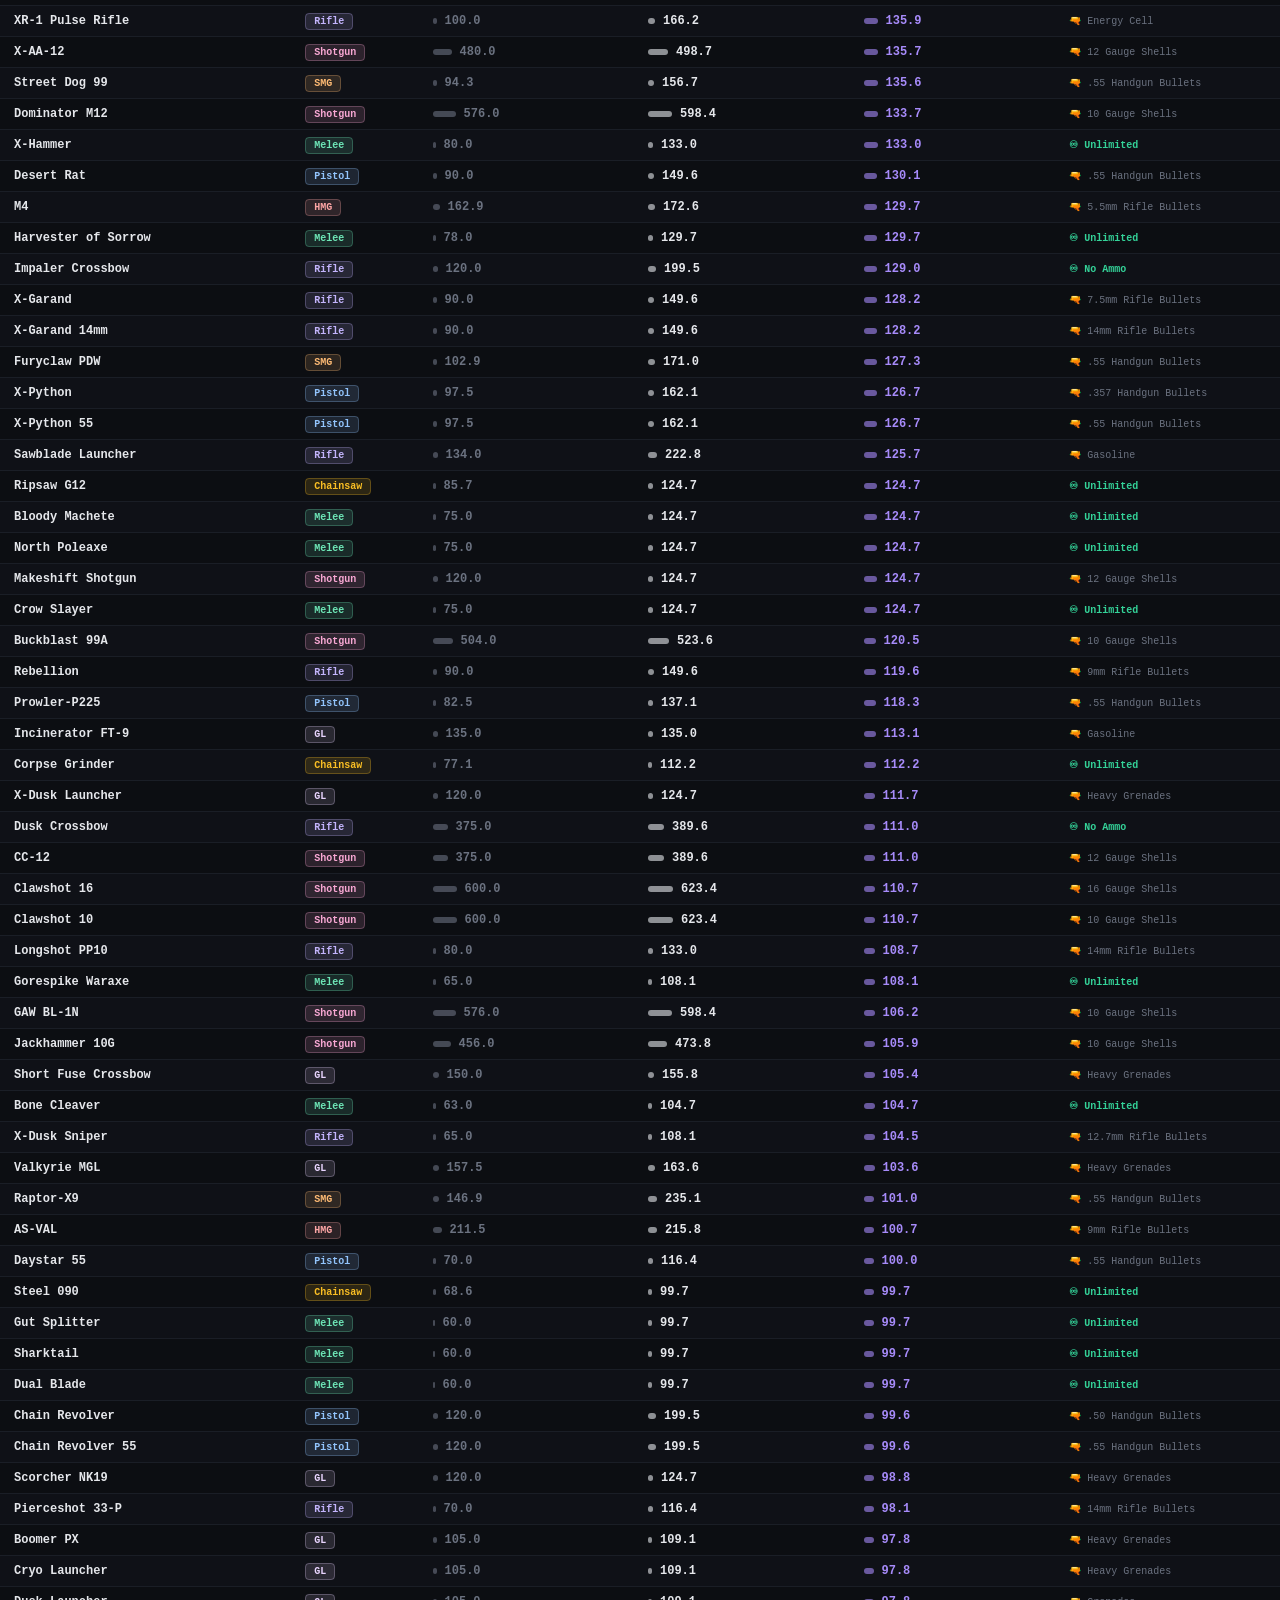
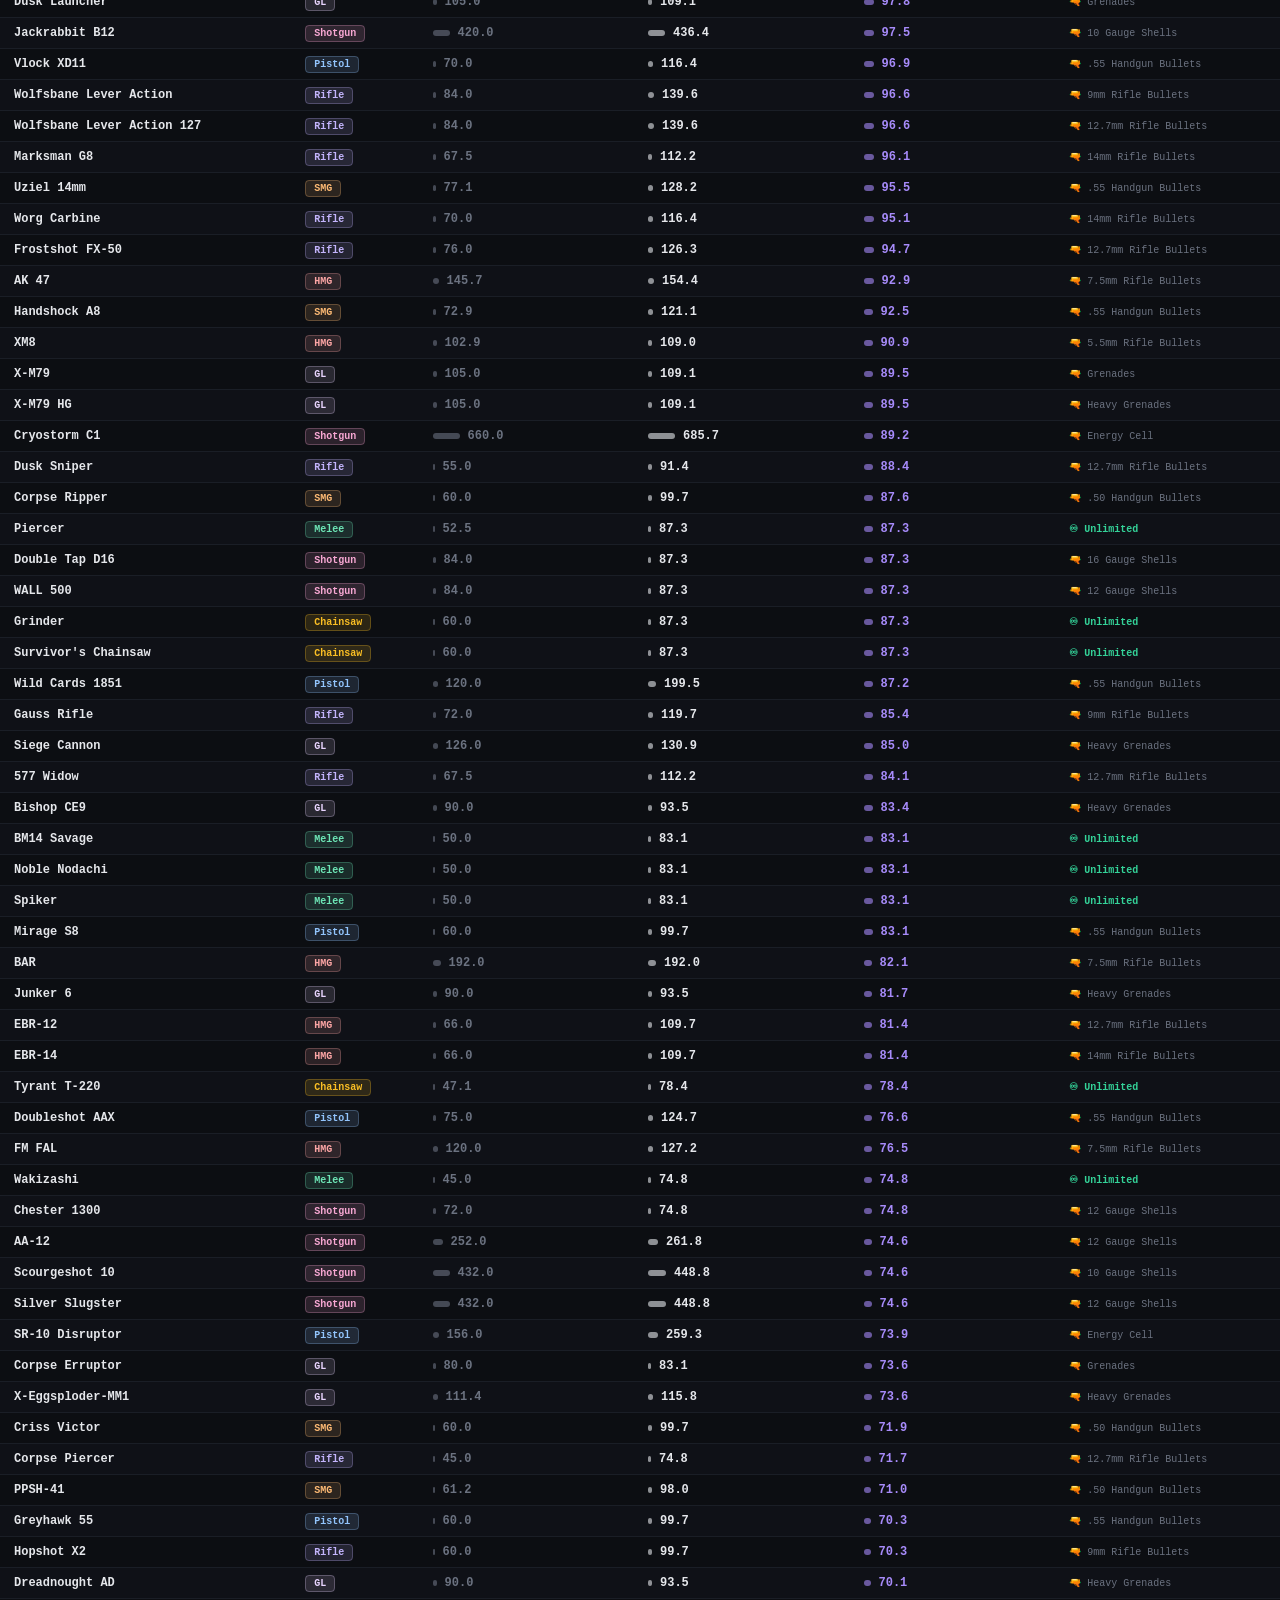
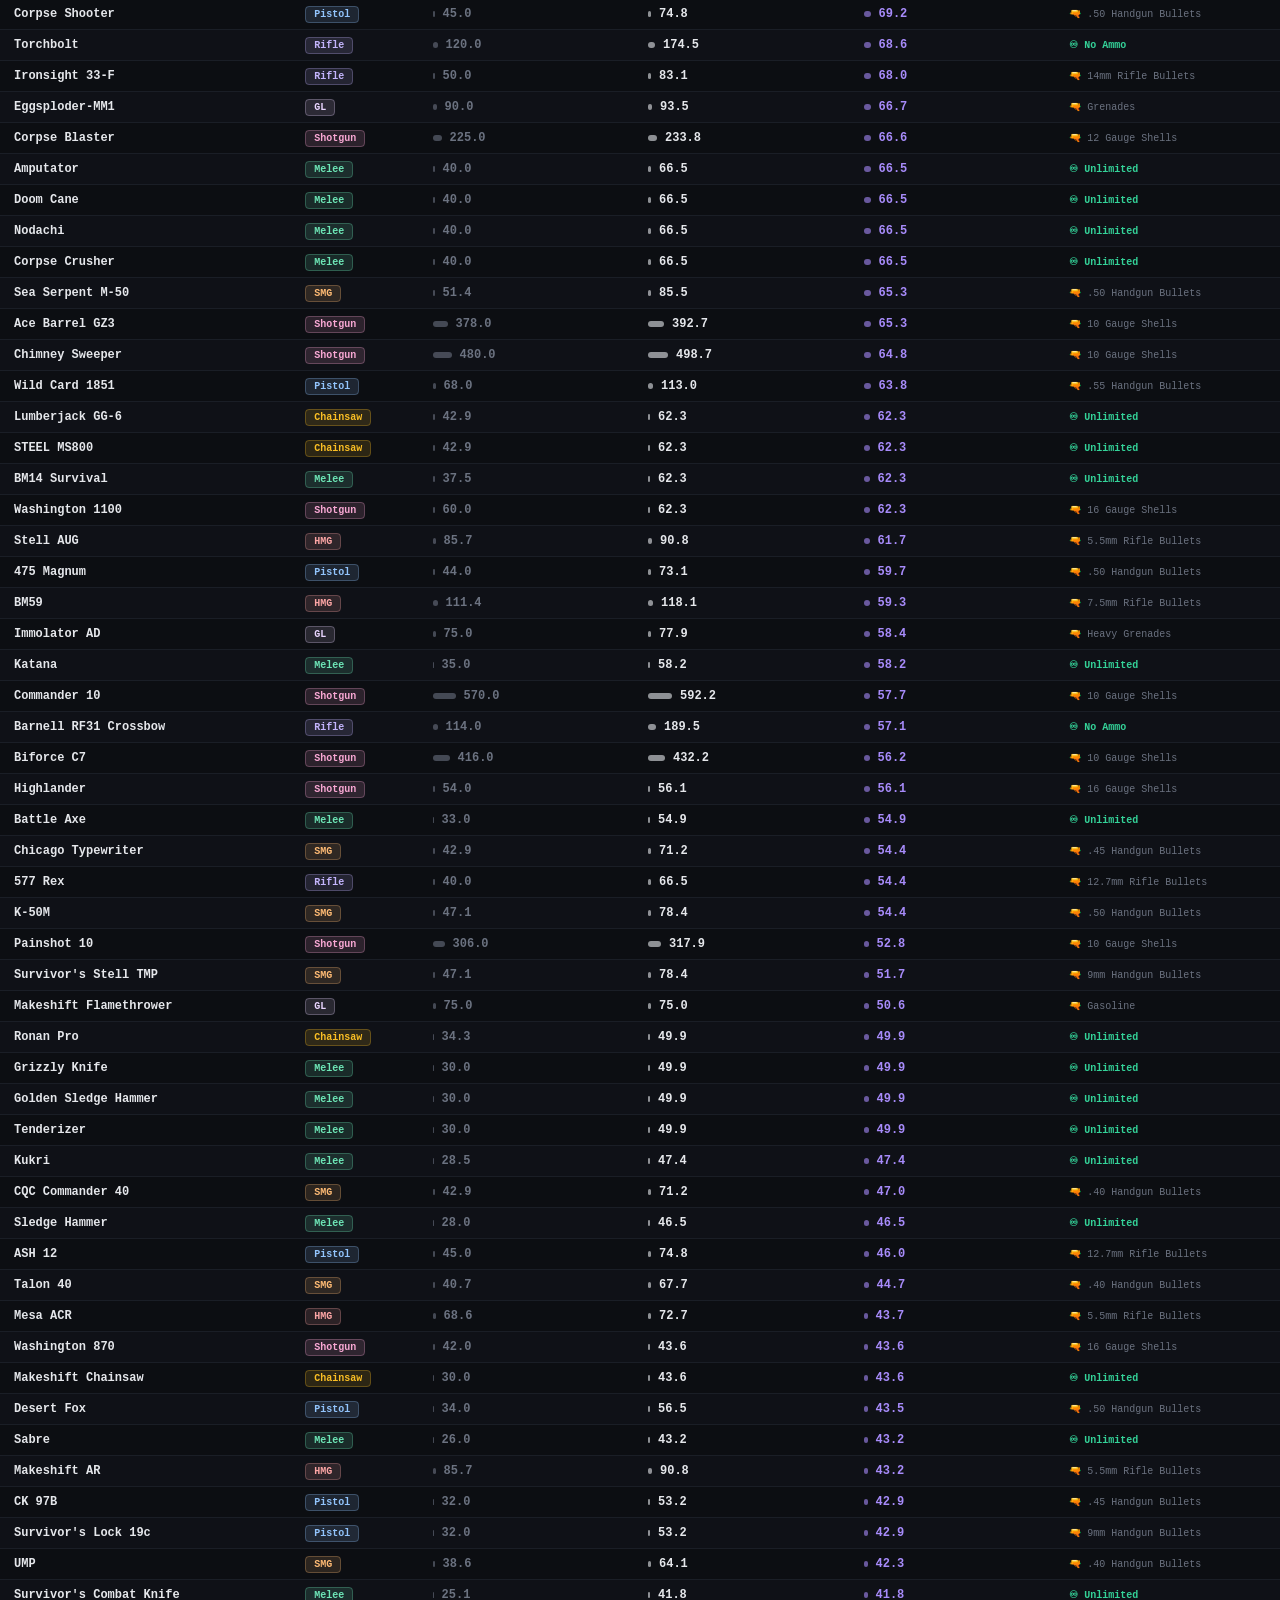
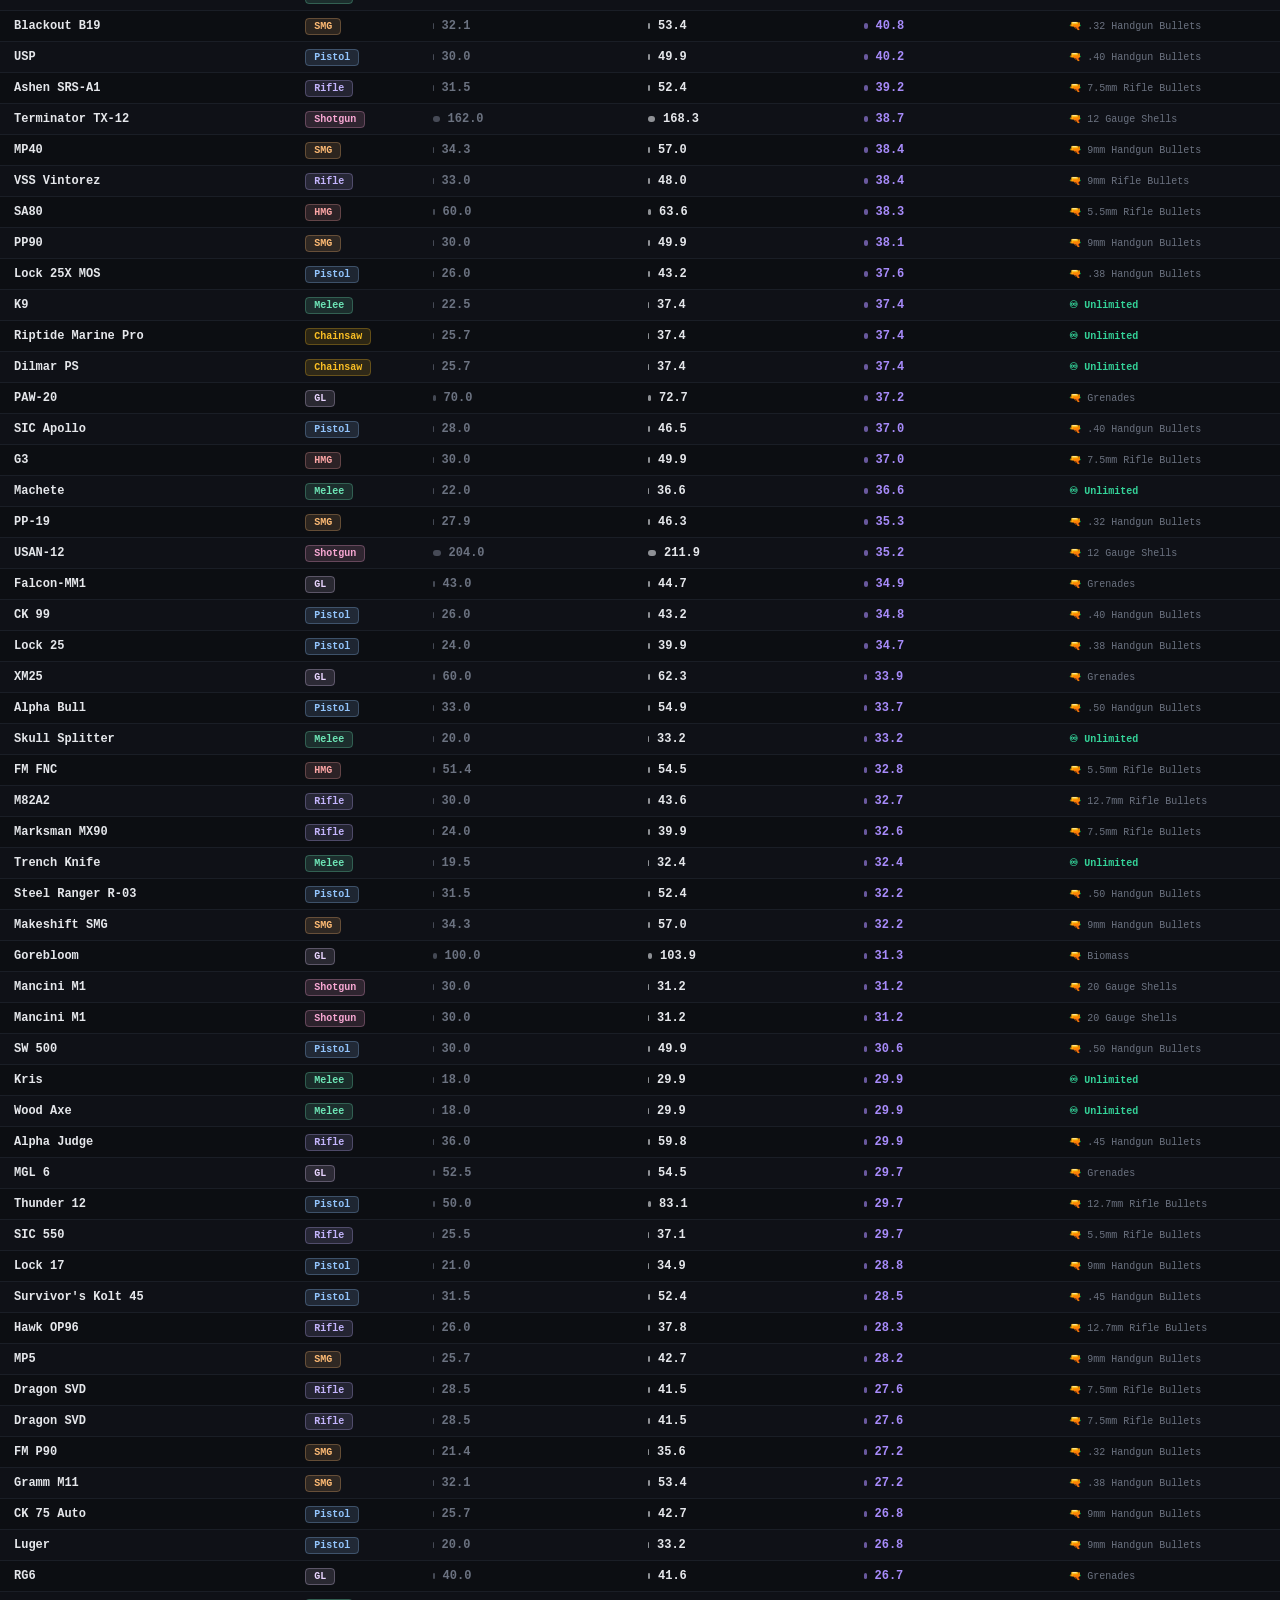
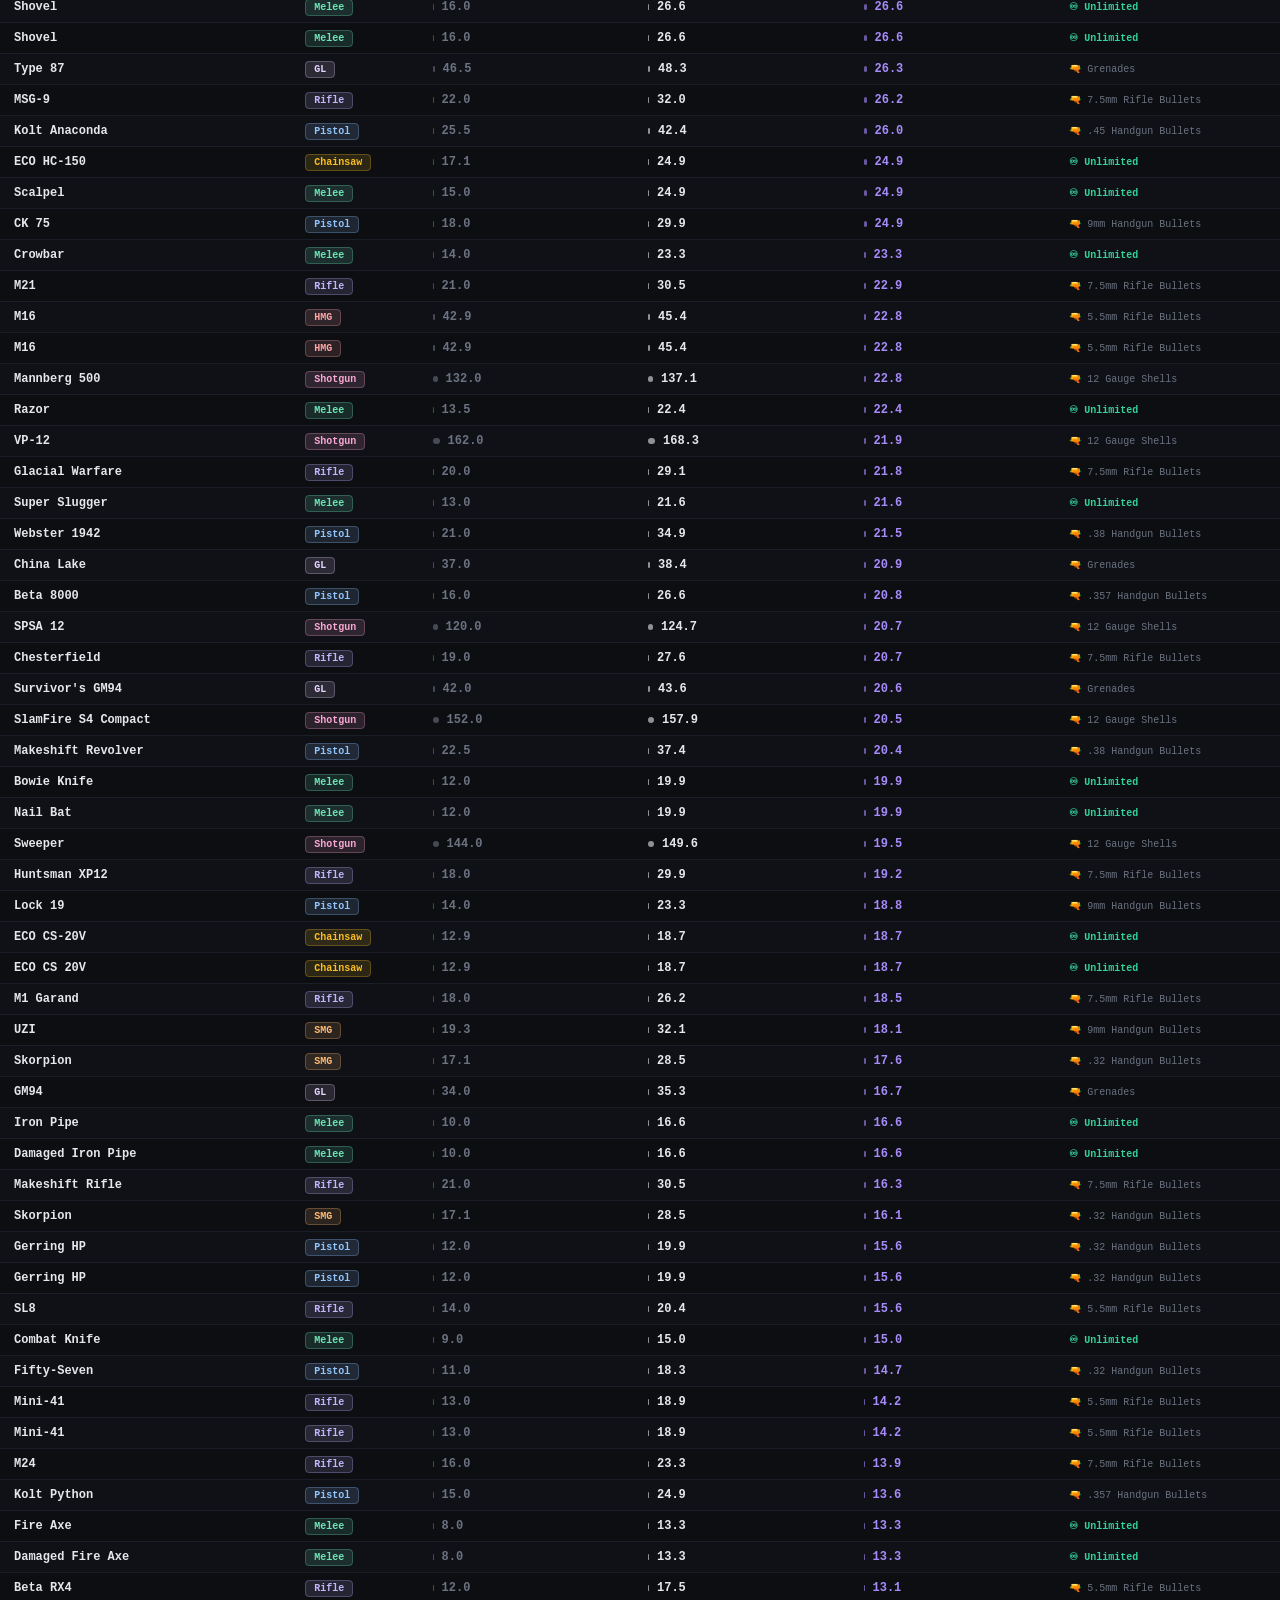
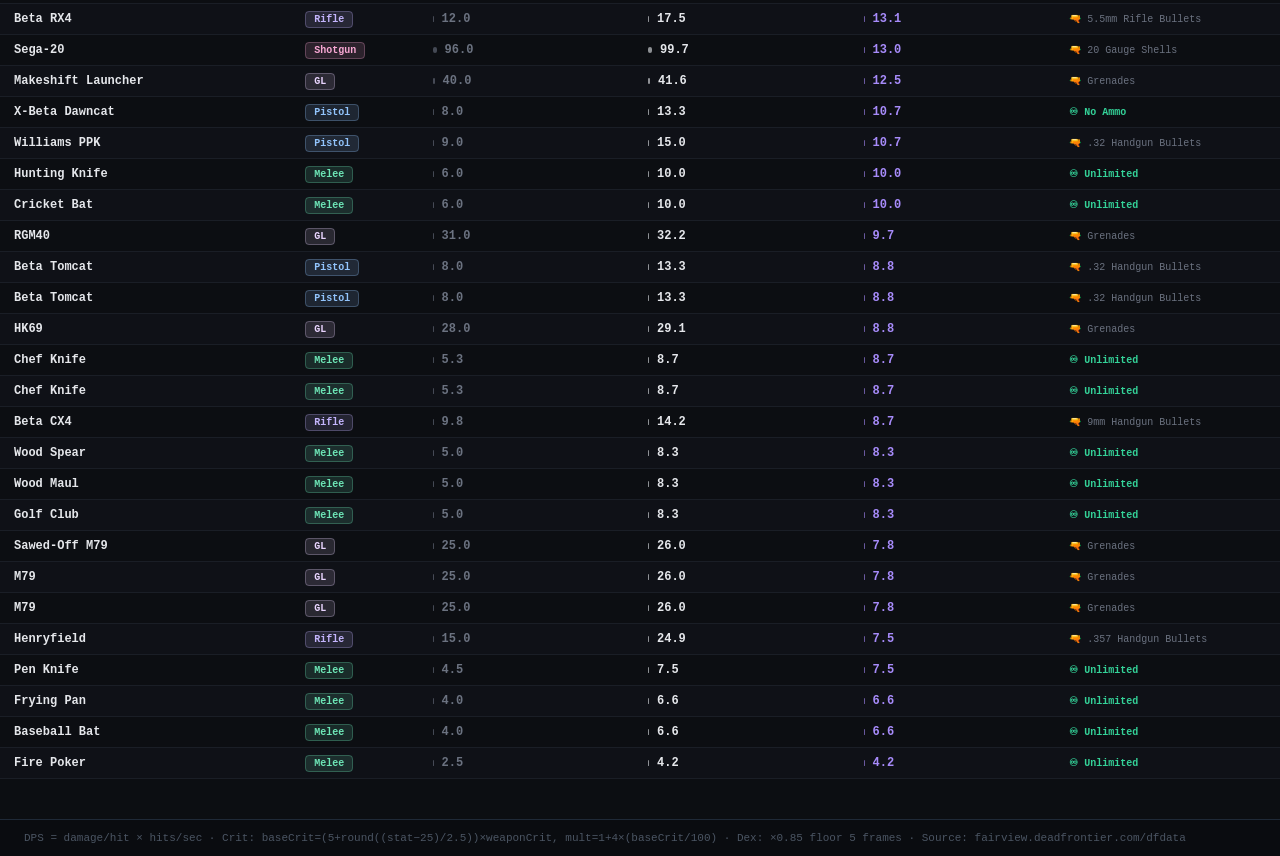
==== commit 0390ccd1: "(Fix) - Amended stats floor to 25 as its the base stat" ====
--- a/index.html
+++ b/index.html
@@ -33,23 +33,23 @@
 
   <div style="display:flex;align-items:center;gap:8px;font-size:11px;white-space:nowrap">
     <span style="color:var(--text-dim)">Reload</span>
-    <input type="range" id="reload-slider" min="0" max="124" value="0"
+    <input type="range" id="reload-slider" min="25" max="124" value="25"
            style="width:90px;accent-color:var(--amber)">
-    <span id="reload-val" style="color:var(--amber);width:24px;text-align:right">0</span>
+    <span id="reload-val" style="color:var(--amber);width:24px;text-align:right">25</span>
   </div>
 
   <div style="display:flex;align-items:center;gap:8px;font-size:11px;white-space:nowrap">
     <span style="color:var(--text-dim)">Dex</span>
-    <input type="range" id="dex-slider" min="0" max="100" value="0"
+    <input type="range" id="dex-slider" min="25" max="100" value="25"
            style="width:90px;accent-color:var(--blue)">
-    <span id="dex-val" style="color:var(--blue);width:24px;text-align:right">0</span>
+    <span id="dex-val" style="color:var(--blue);width:24px;text-align:right">25</span>
   </div>
 
   <div style="display:flex;align-items:center;gap:8px;font-size:11px;white-space:nowrap">
     <span style="color:var(--text-dim)">Crit</span>
-    <input type="range" id="crit-slider" min="0" max="124" value="0"
+    <input type="range" id="crit-slider" min="25" max="124" value="25"
            style="width:90px;accent-color:var(--amber)">
-    <span id="crit-val" style="color:var(--amber);width:24px;text-align:right">0</span>
+    <span id="crit-val" style="color:var(--amber);width:24px;text-align:right">25</span>
   </div>
 
   <div style="display:flex;align-items:center;gap:8px;font-size:11px;white-space:nowrap">
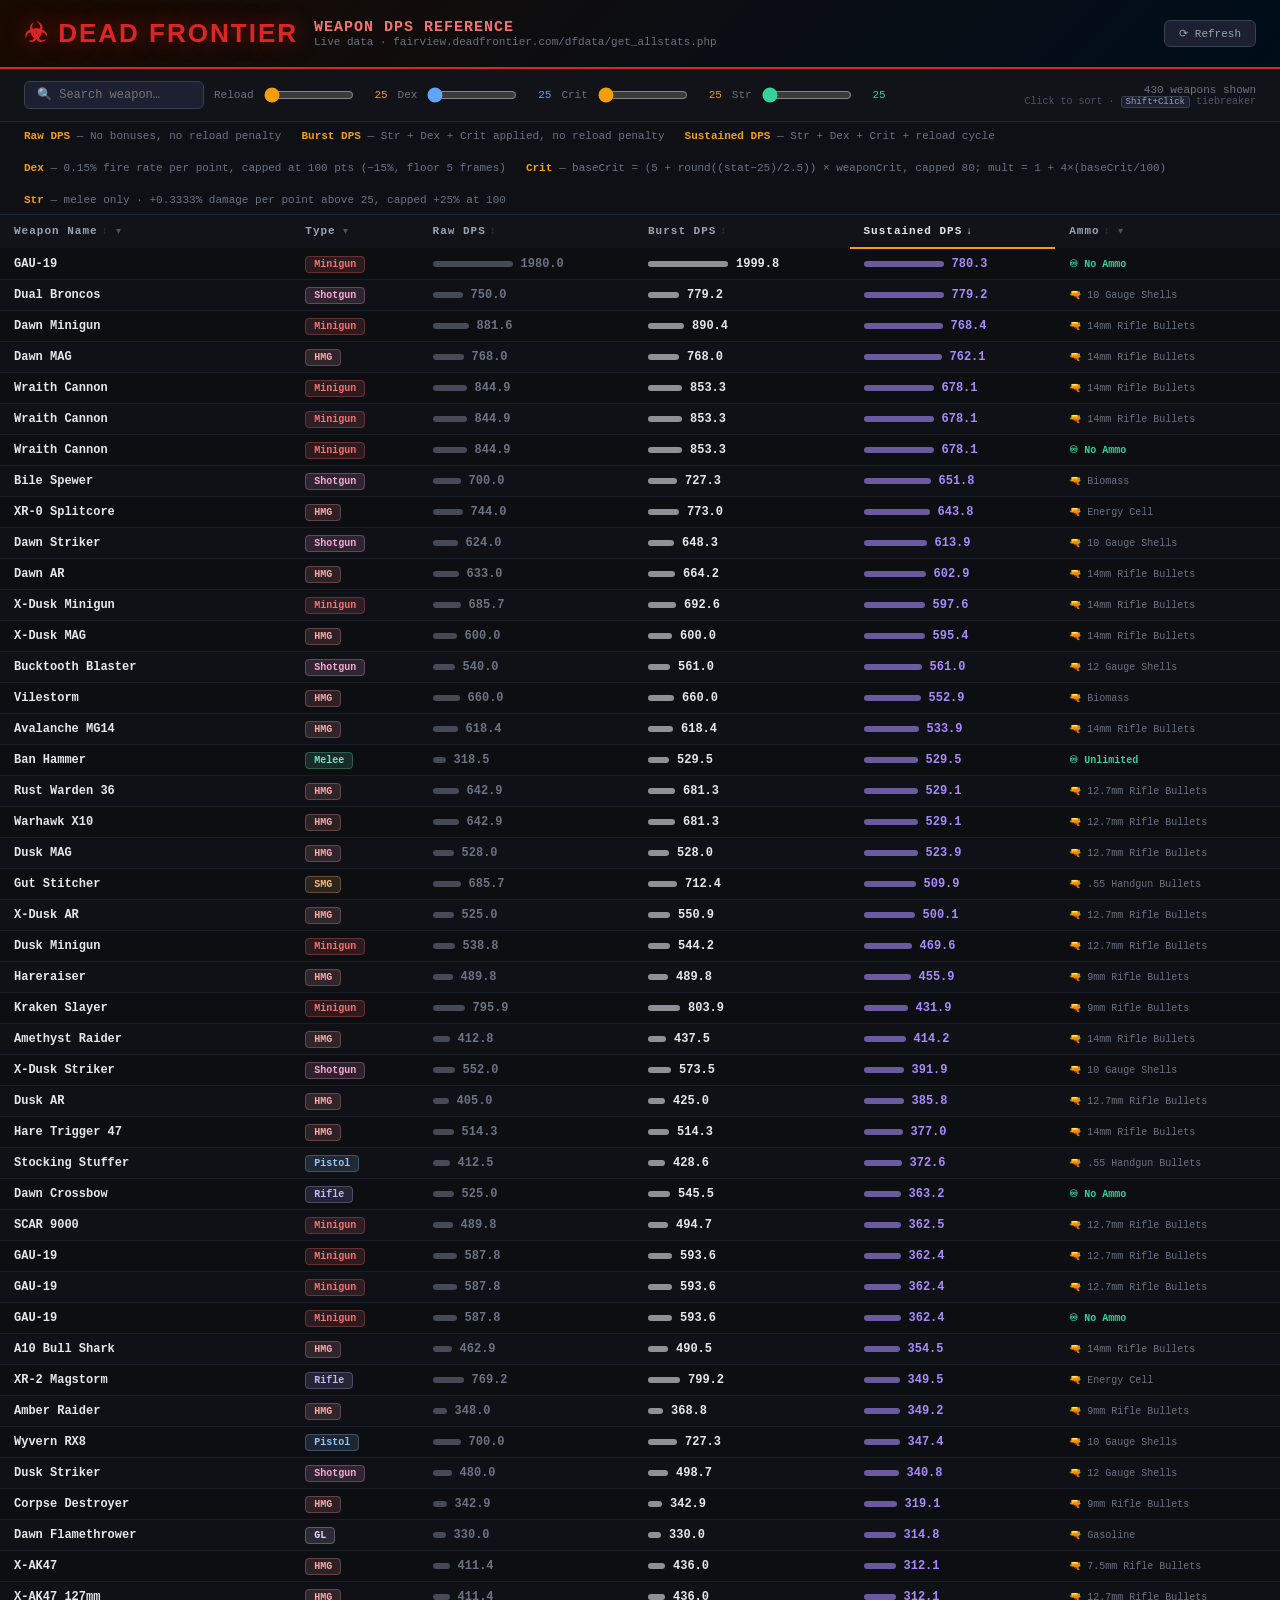
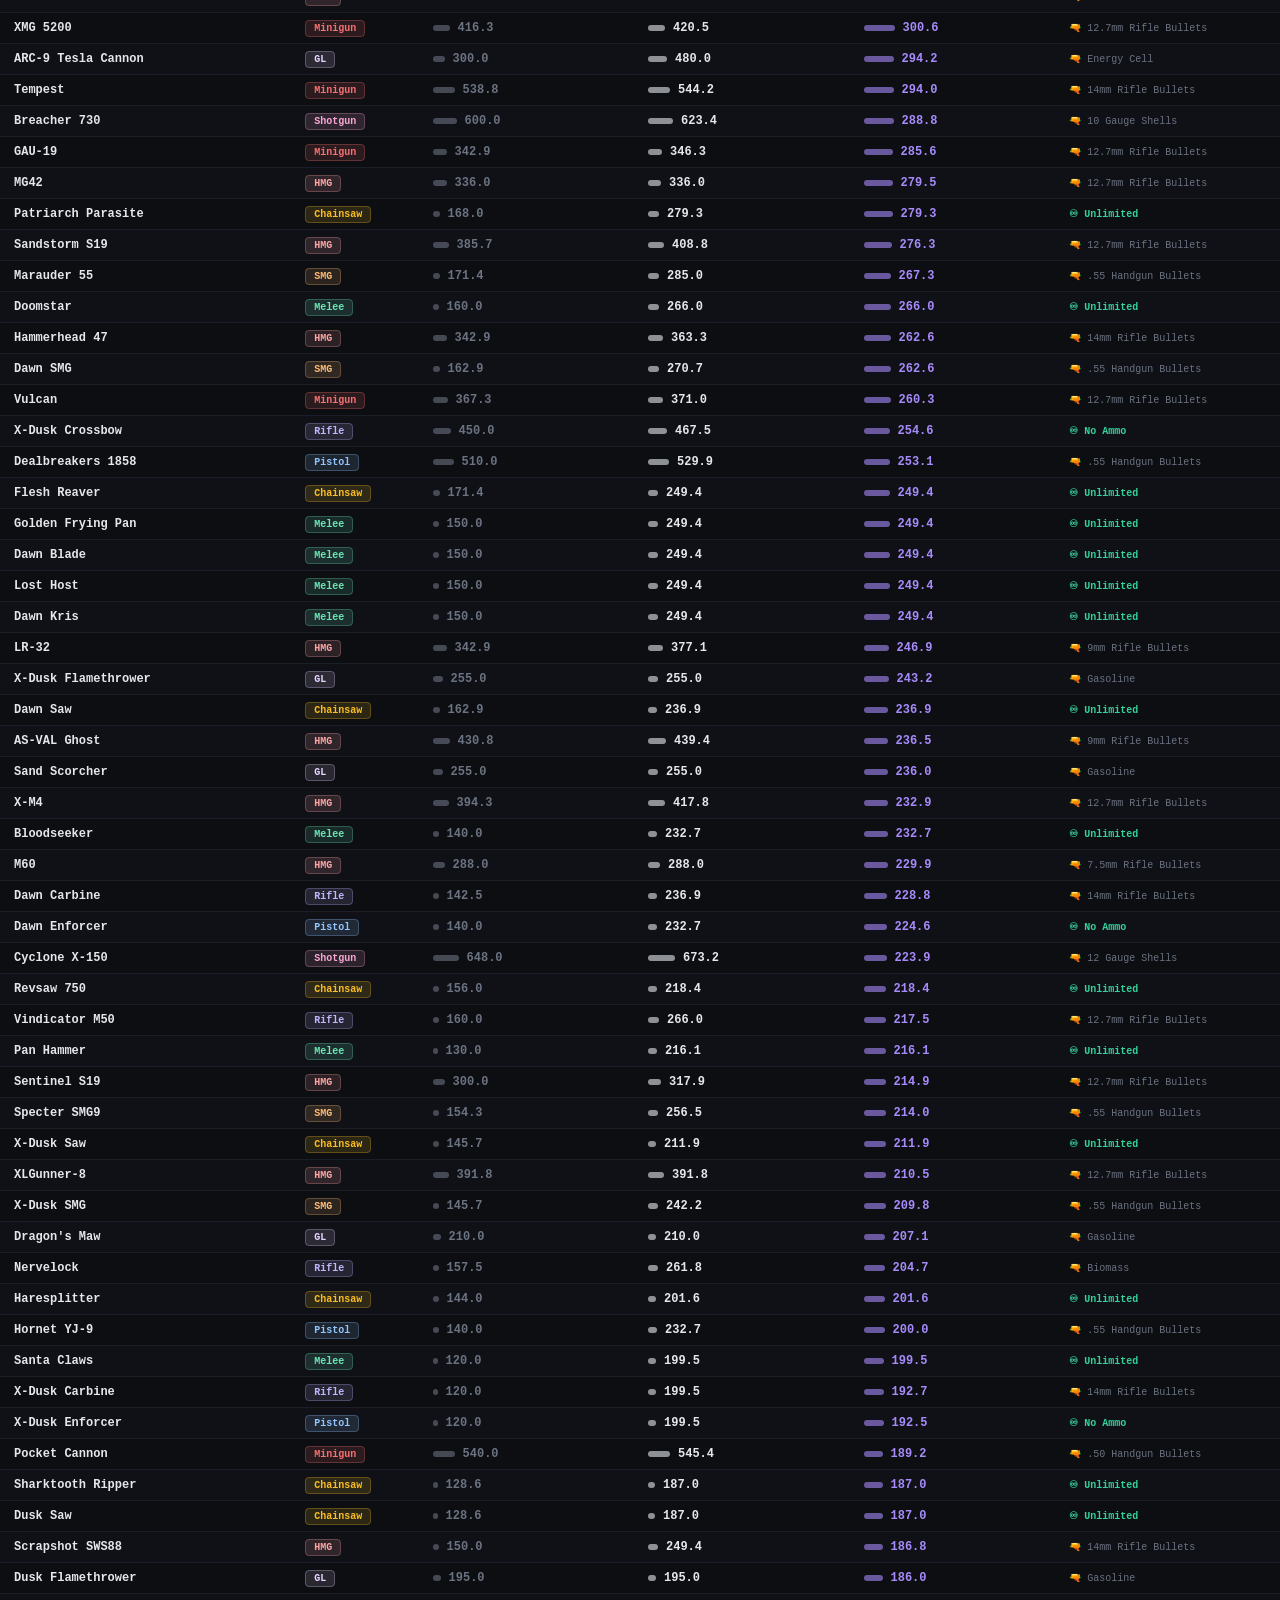
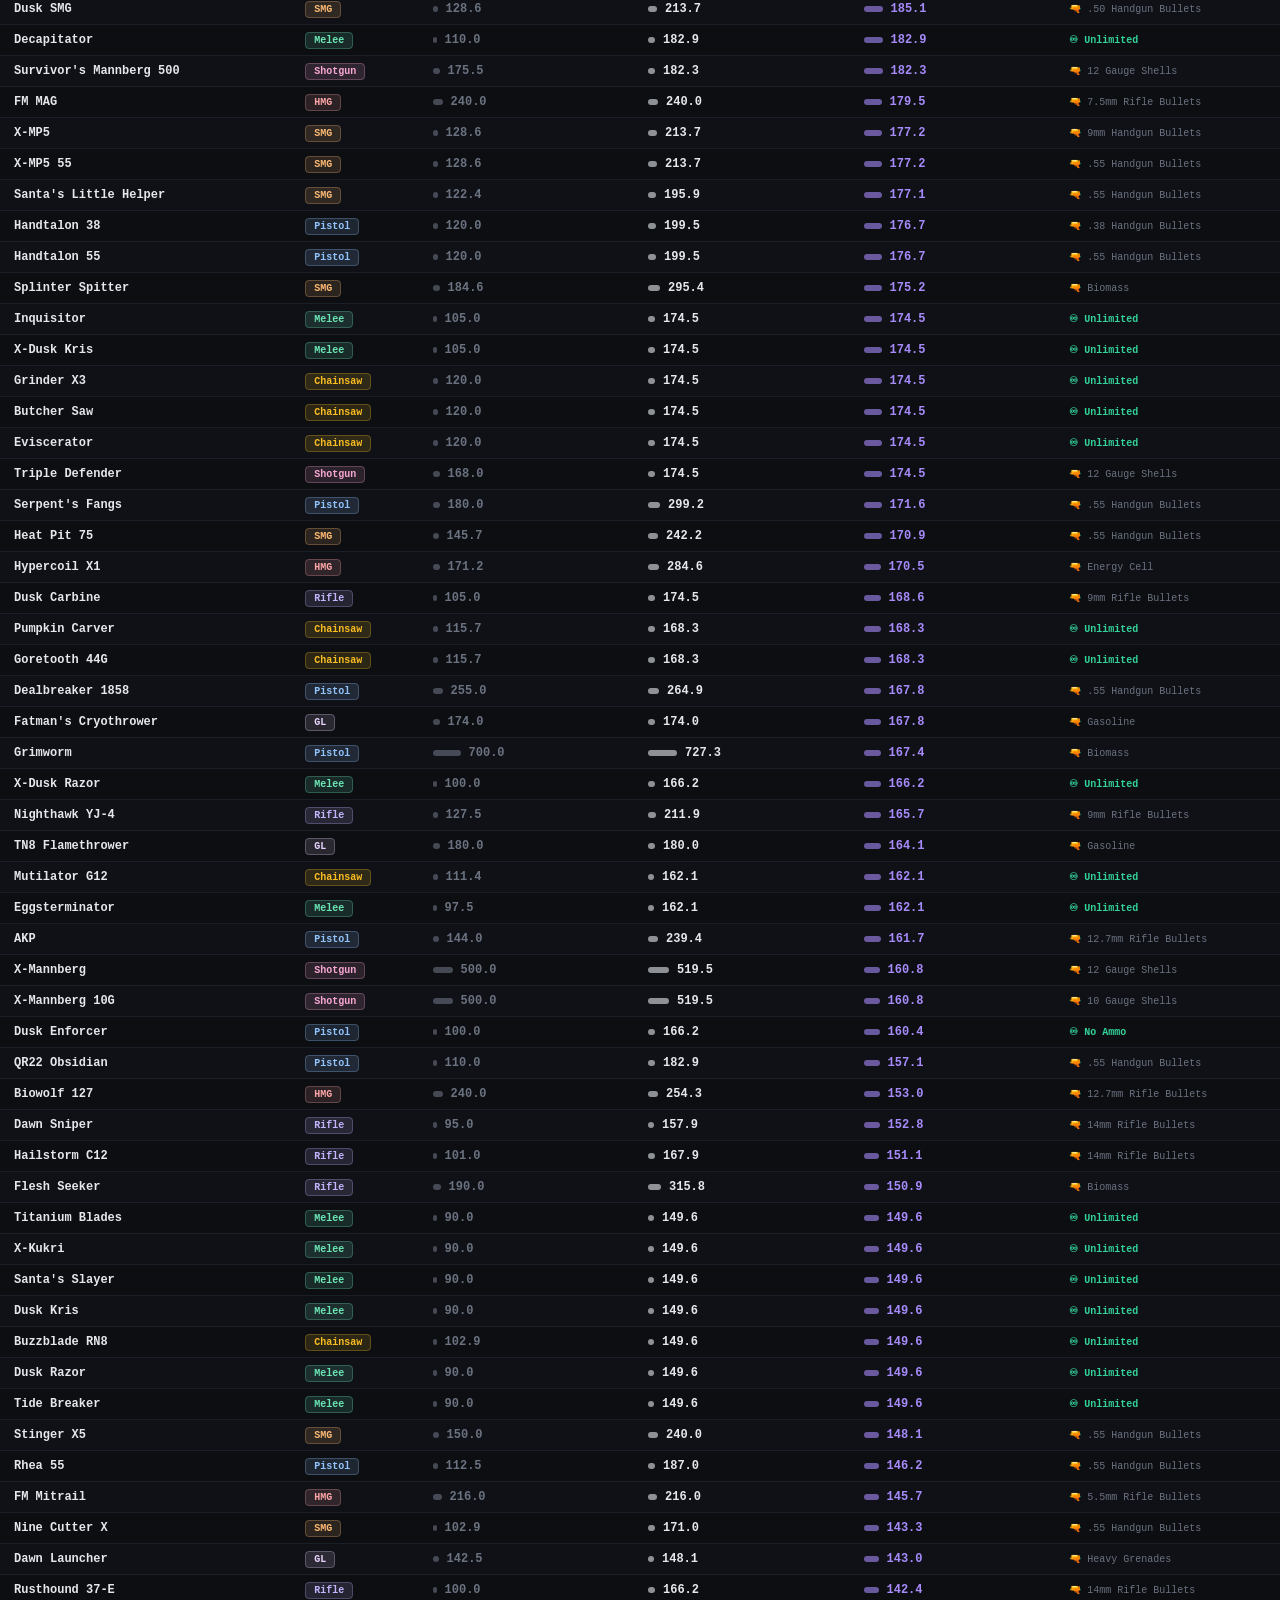
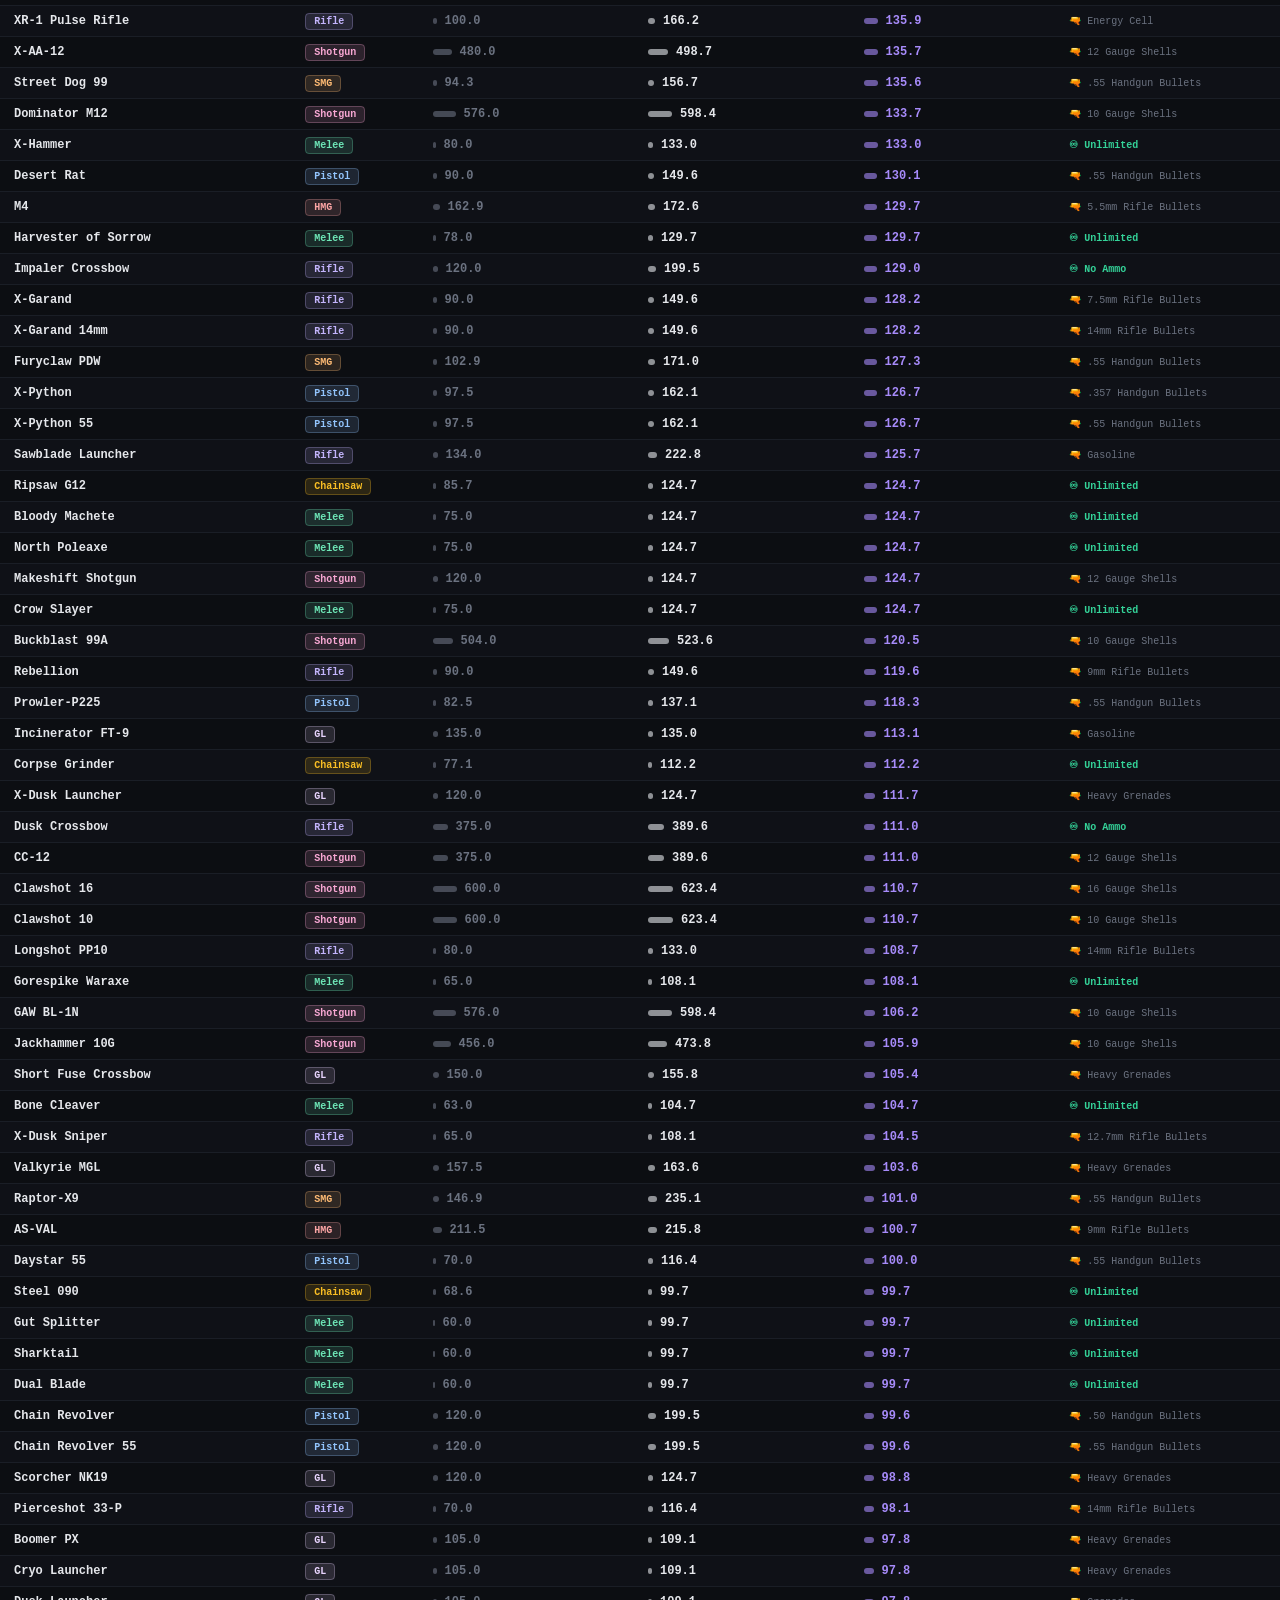
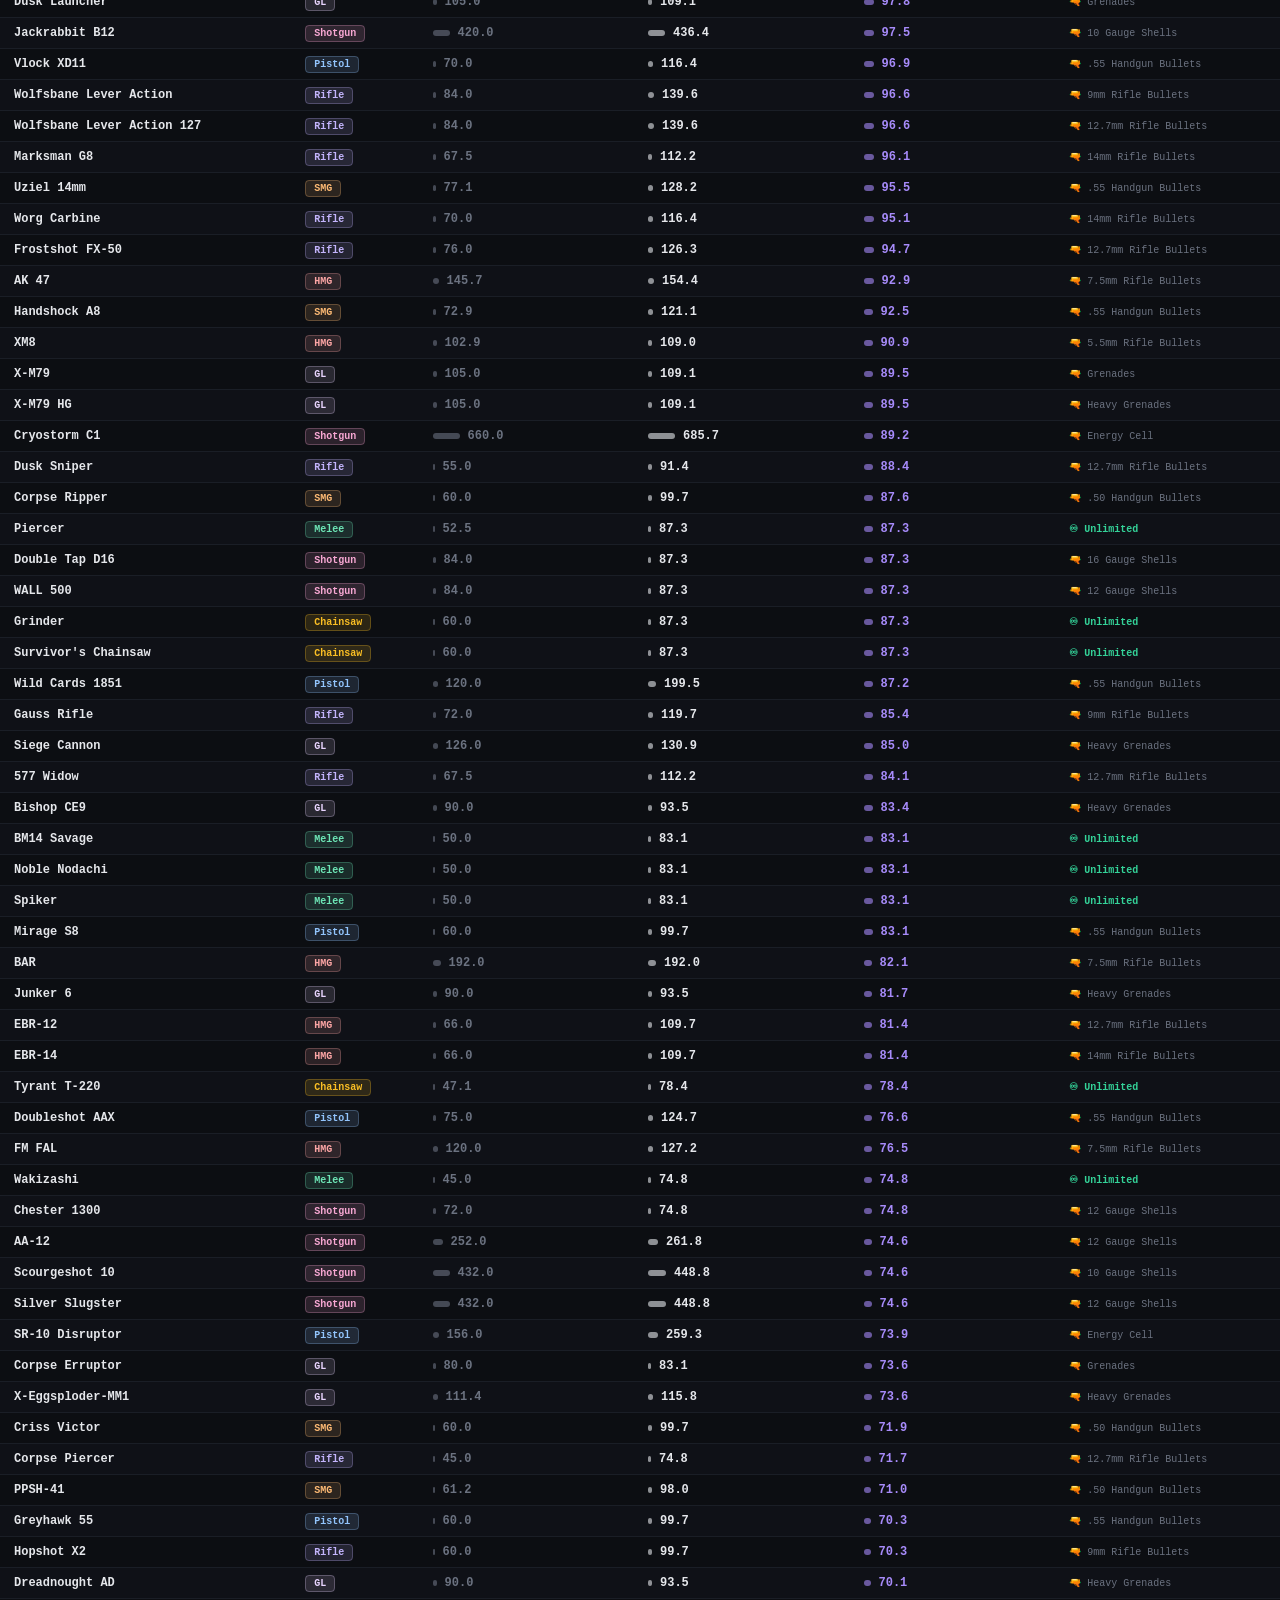
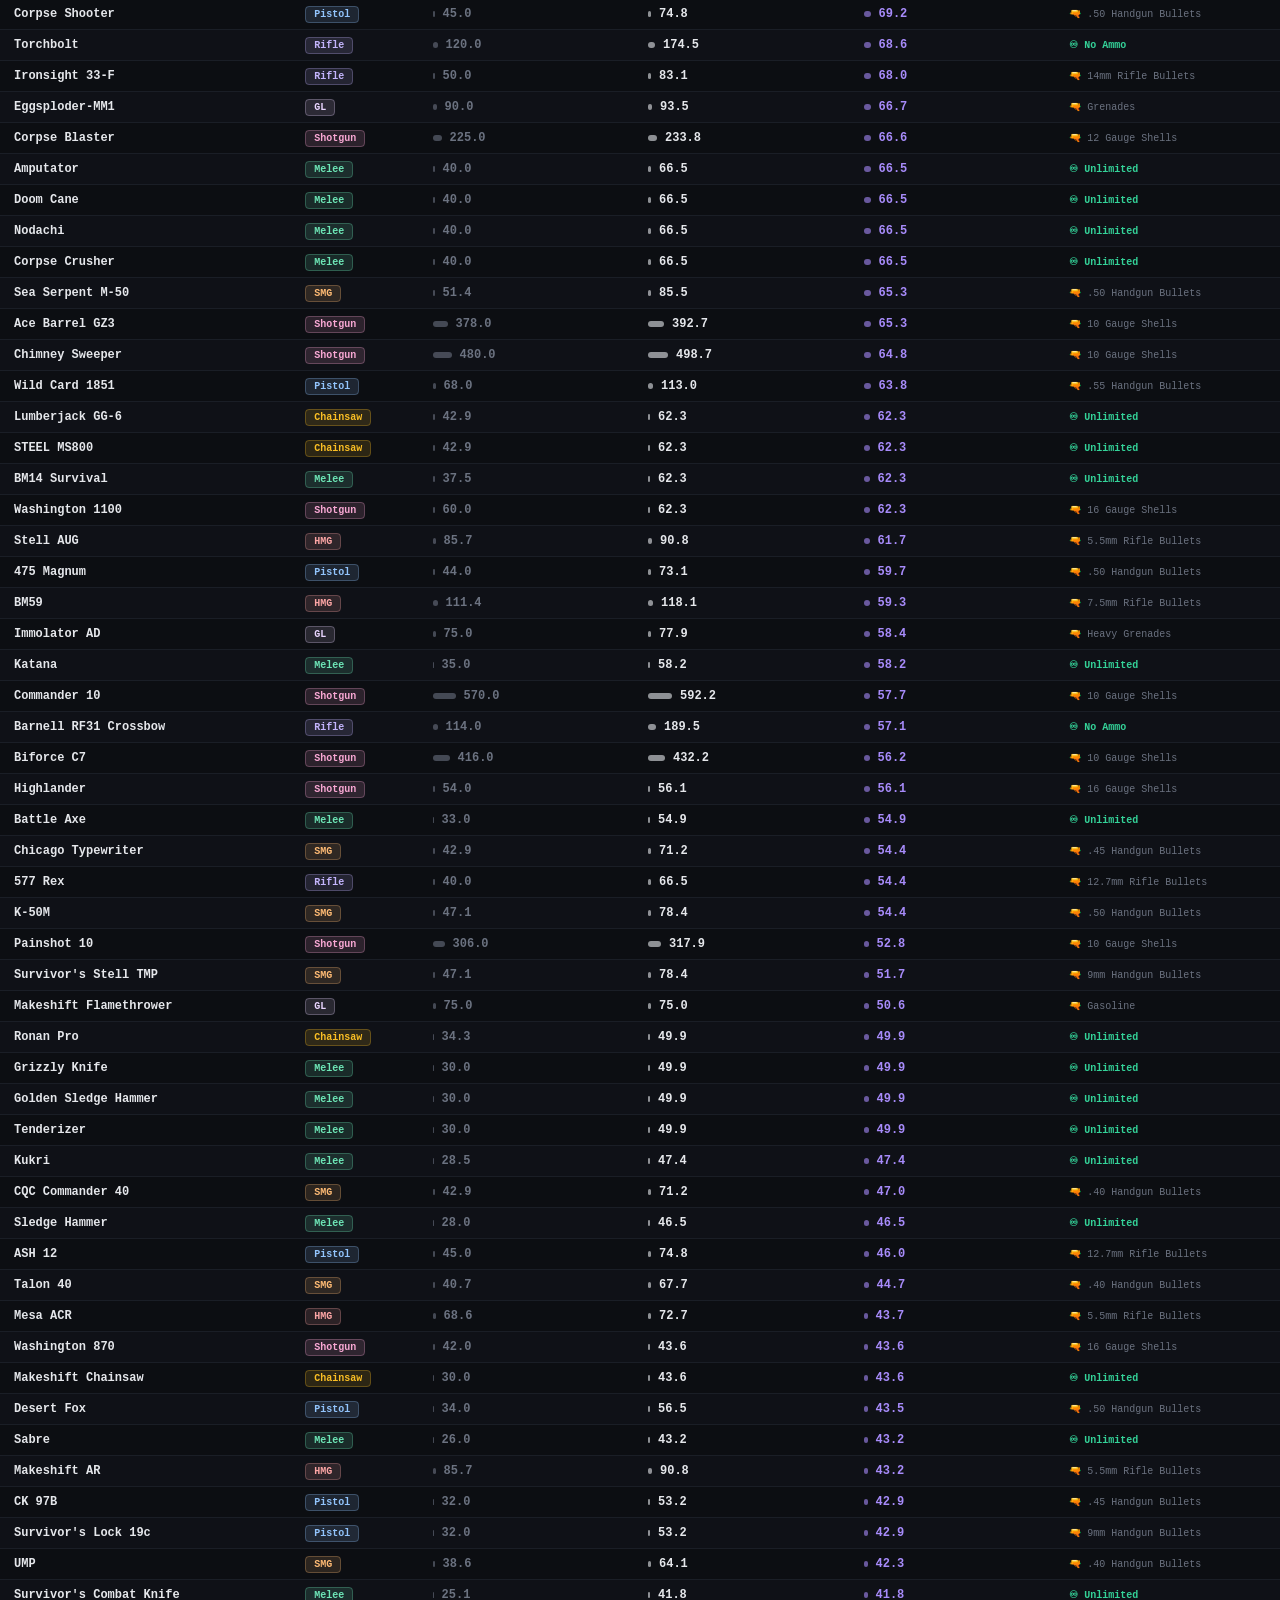
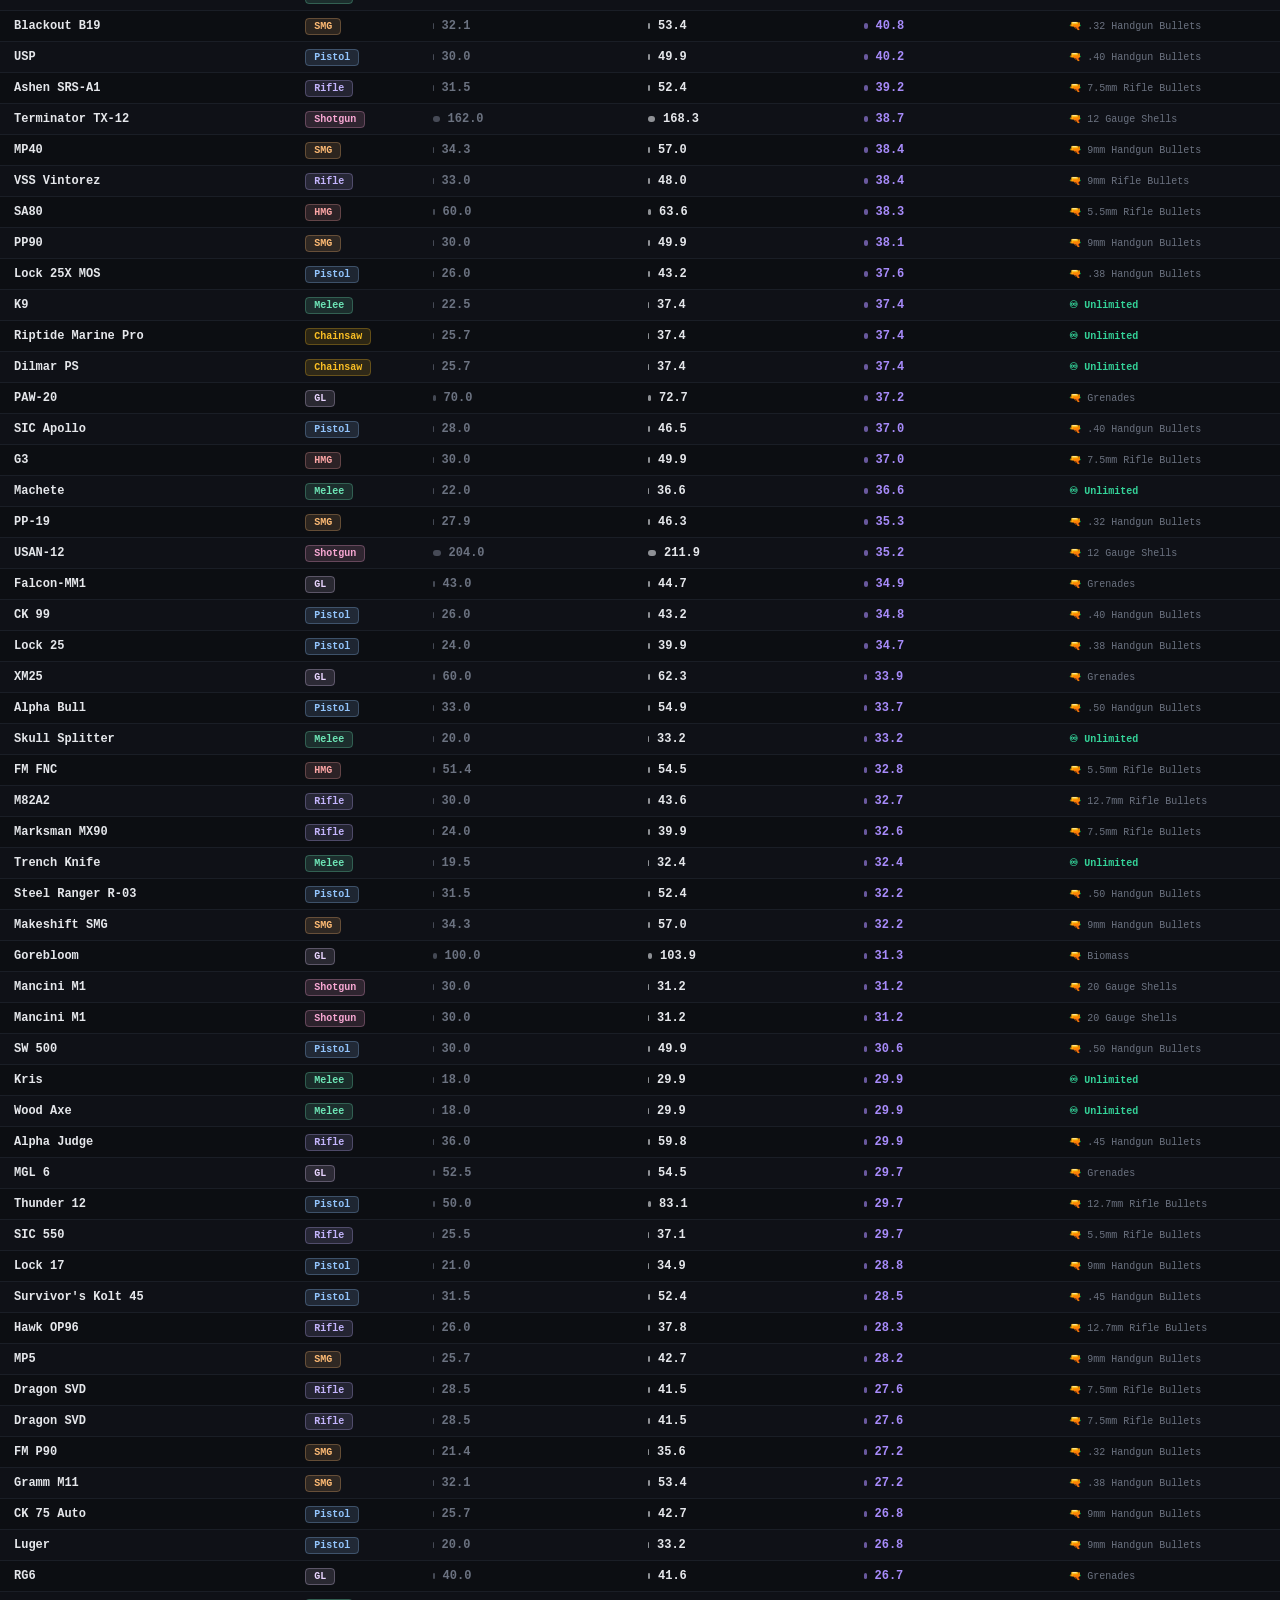
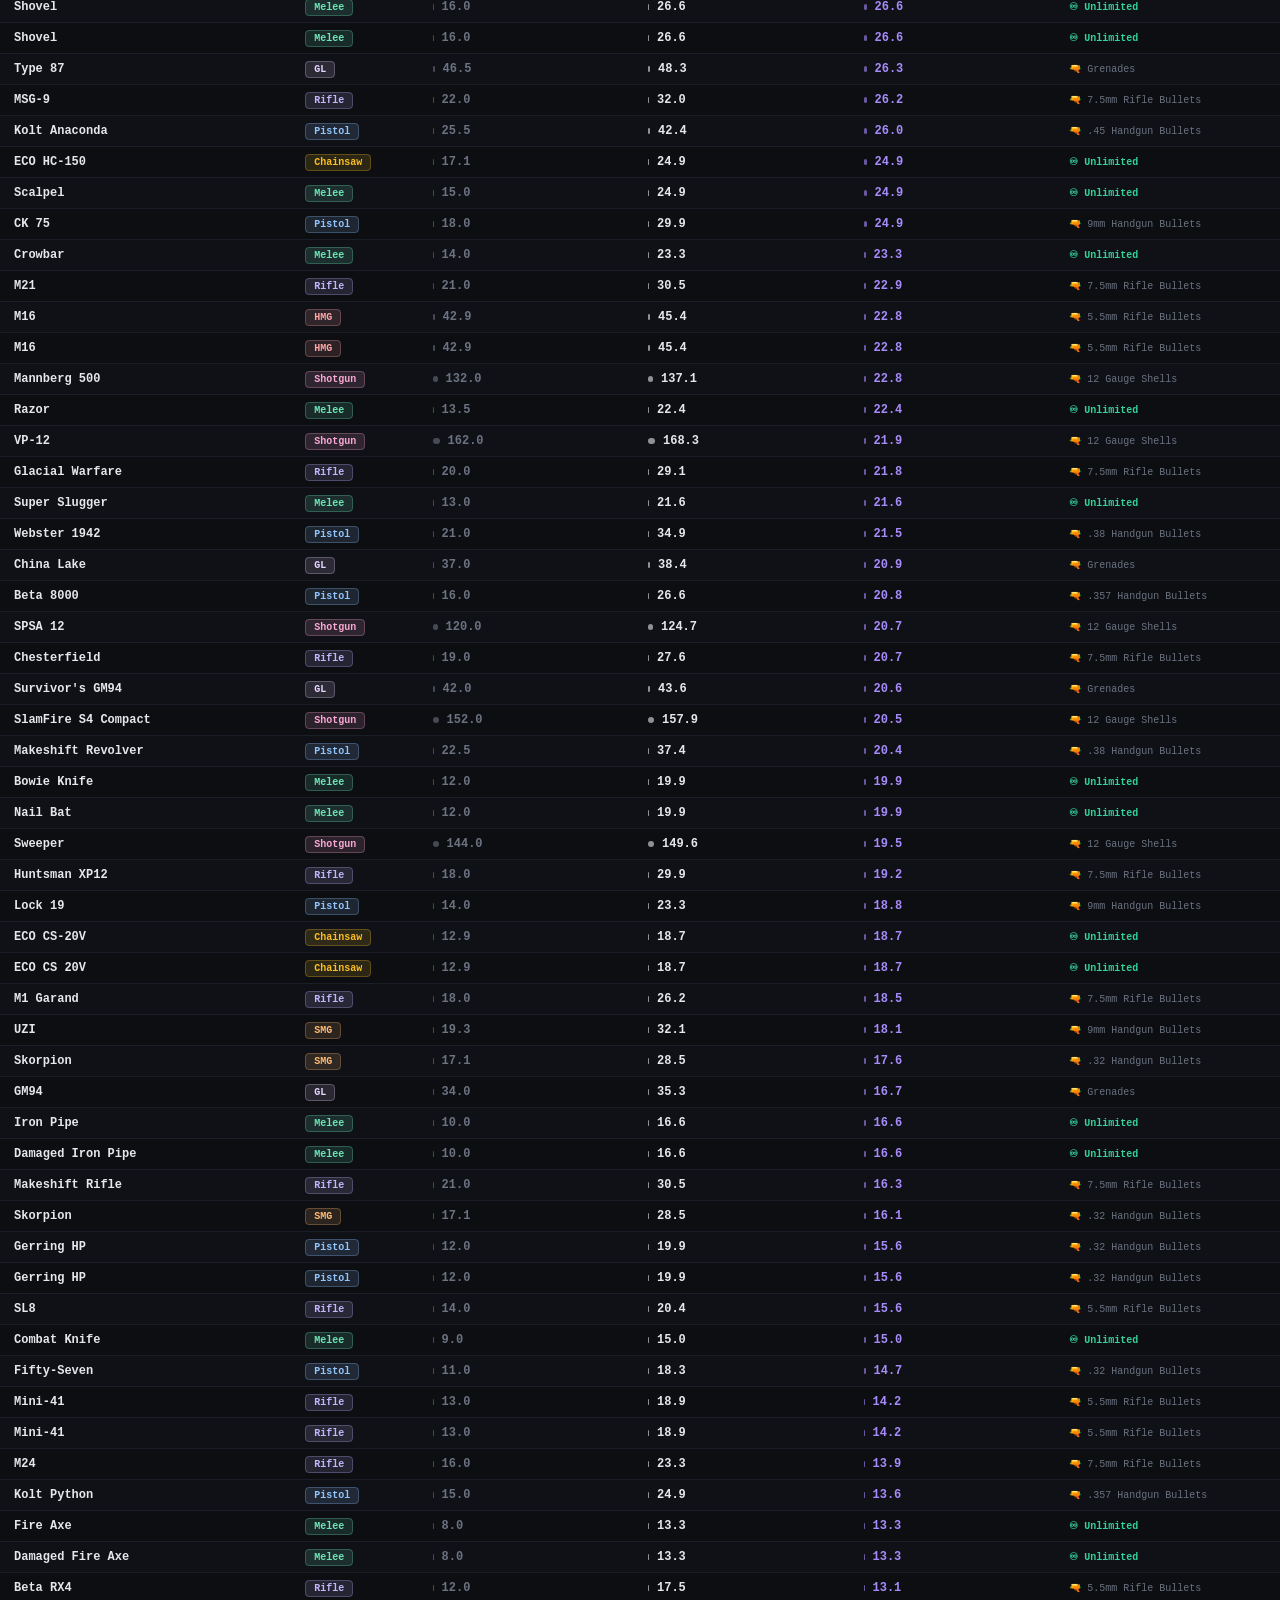
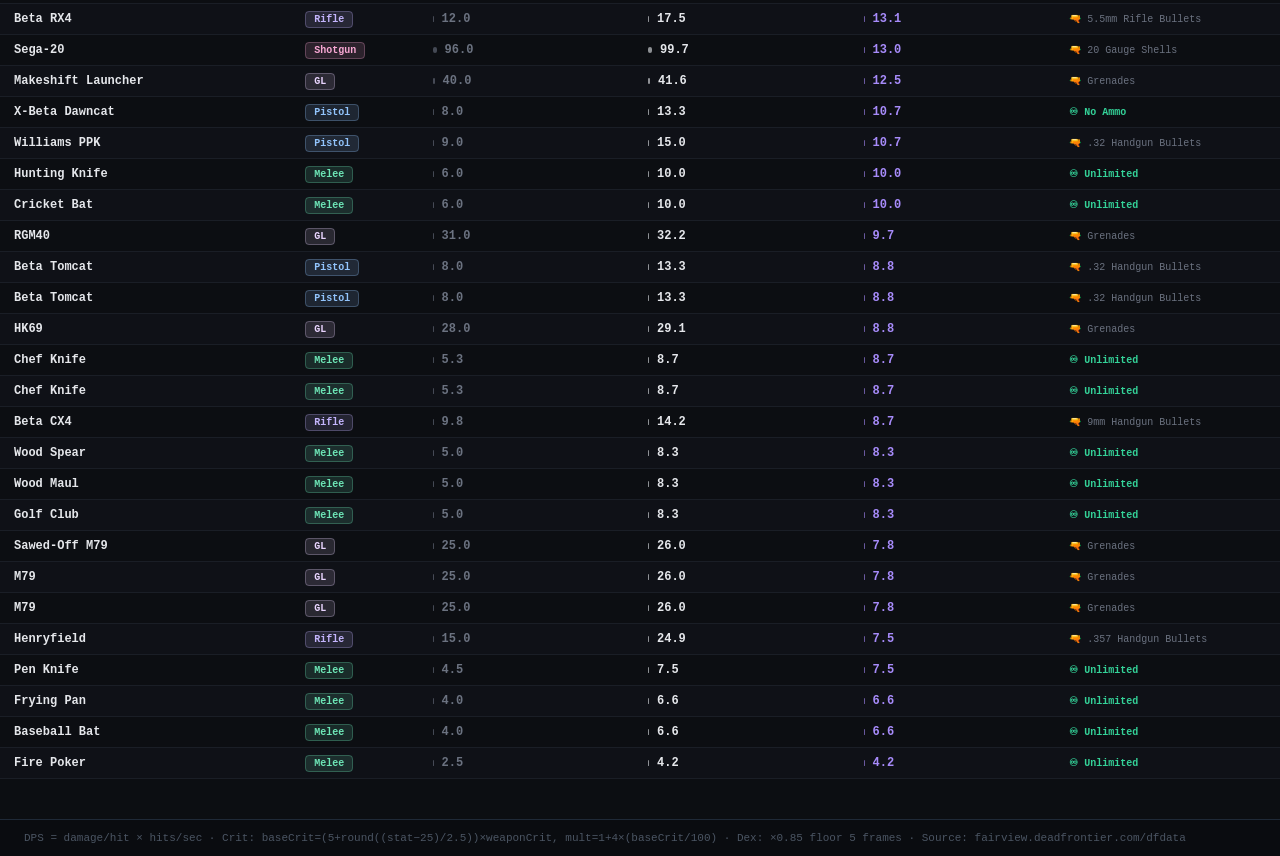
==== commit 242b6eb1: "(Fix) - Strenght dmg boost now only applies to melee weapons not chainsaws anymore" ====
--- a/index.html
+++ b/index.html
@@ -79,7 +79,7 @@
   <div><span class="legend-key">Sustained DPS</span><span class="legend-desc"> — Str + Dex + Crit + reload cycle</span></div>
   <div><span class="legend-key">Dex</span><span class="legend-desc"> — 0.15% fire rate per point, capped at 100 pts (−15%, floor 5 frames)</span></div>
   <div><span class="legend-key">Crit</span><span class="legend-desc"> — baseCrit = (5 + round((stat−25)/2.5)) × weaponCrit, capped 80; mult = 1 + 4×(baseCrit/100)</span></div>
-  <div><span class="legend-key">Str</span><span class="legend-desc"> — melee/chainsaw only · +0.3333% damage per point above 25, capped +25% at 100</span></div>
+  <div><span class="legend-key">Str</span><span class="legend-desc"> — melee only · +0.3333% damage per point above 25, capped +25% at 100</span></div>
 </div>
 
 <!-- ── Table ──────────────────────────────────────────────────── -->
